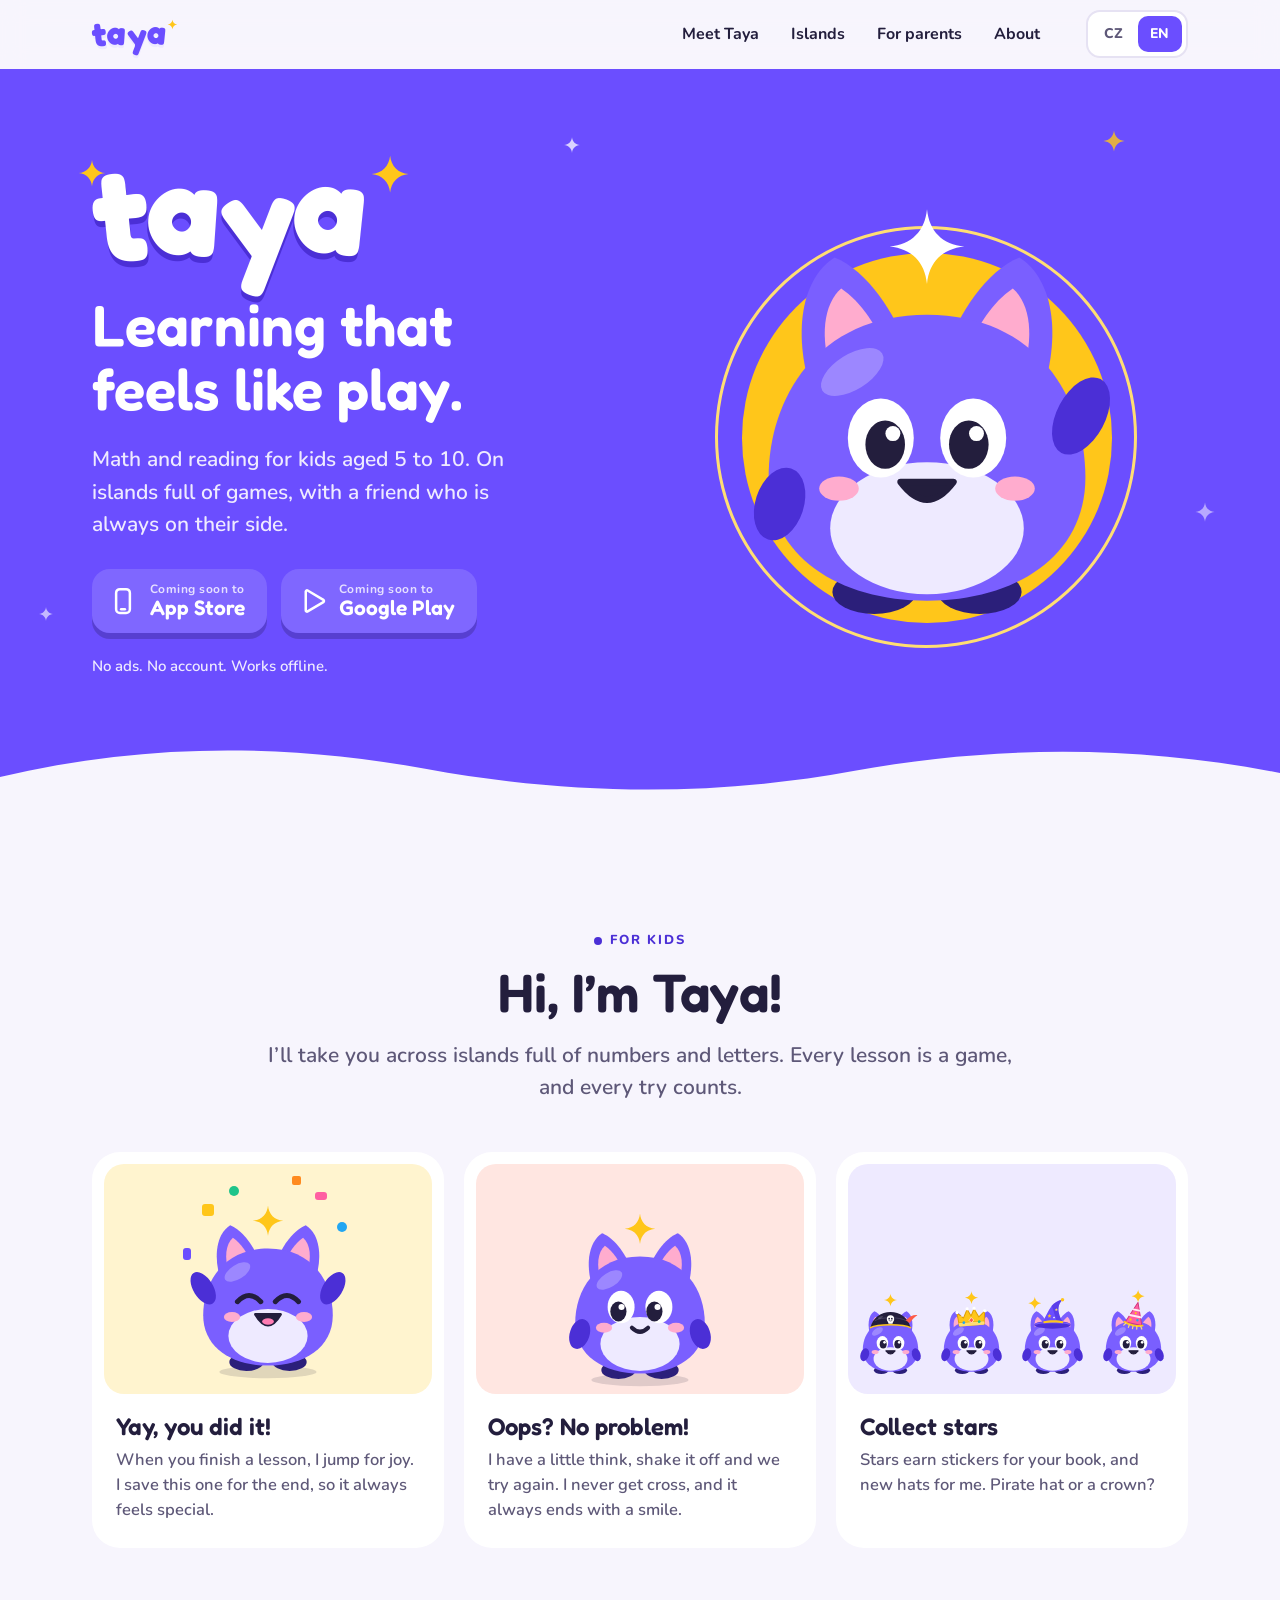
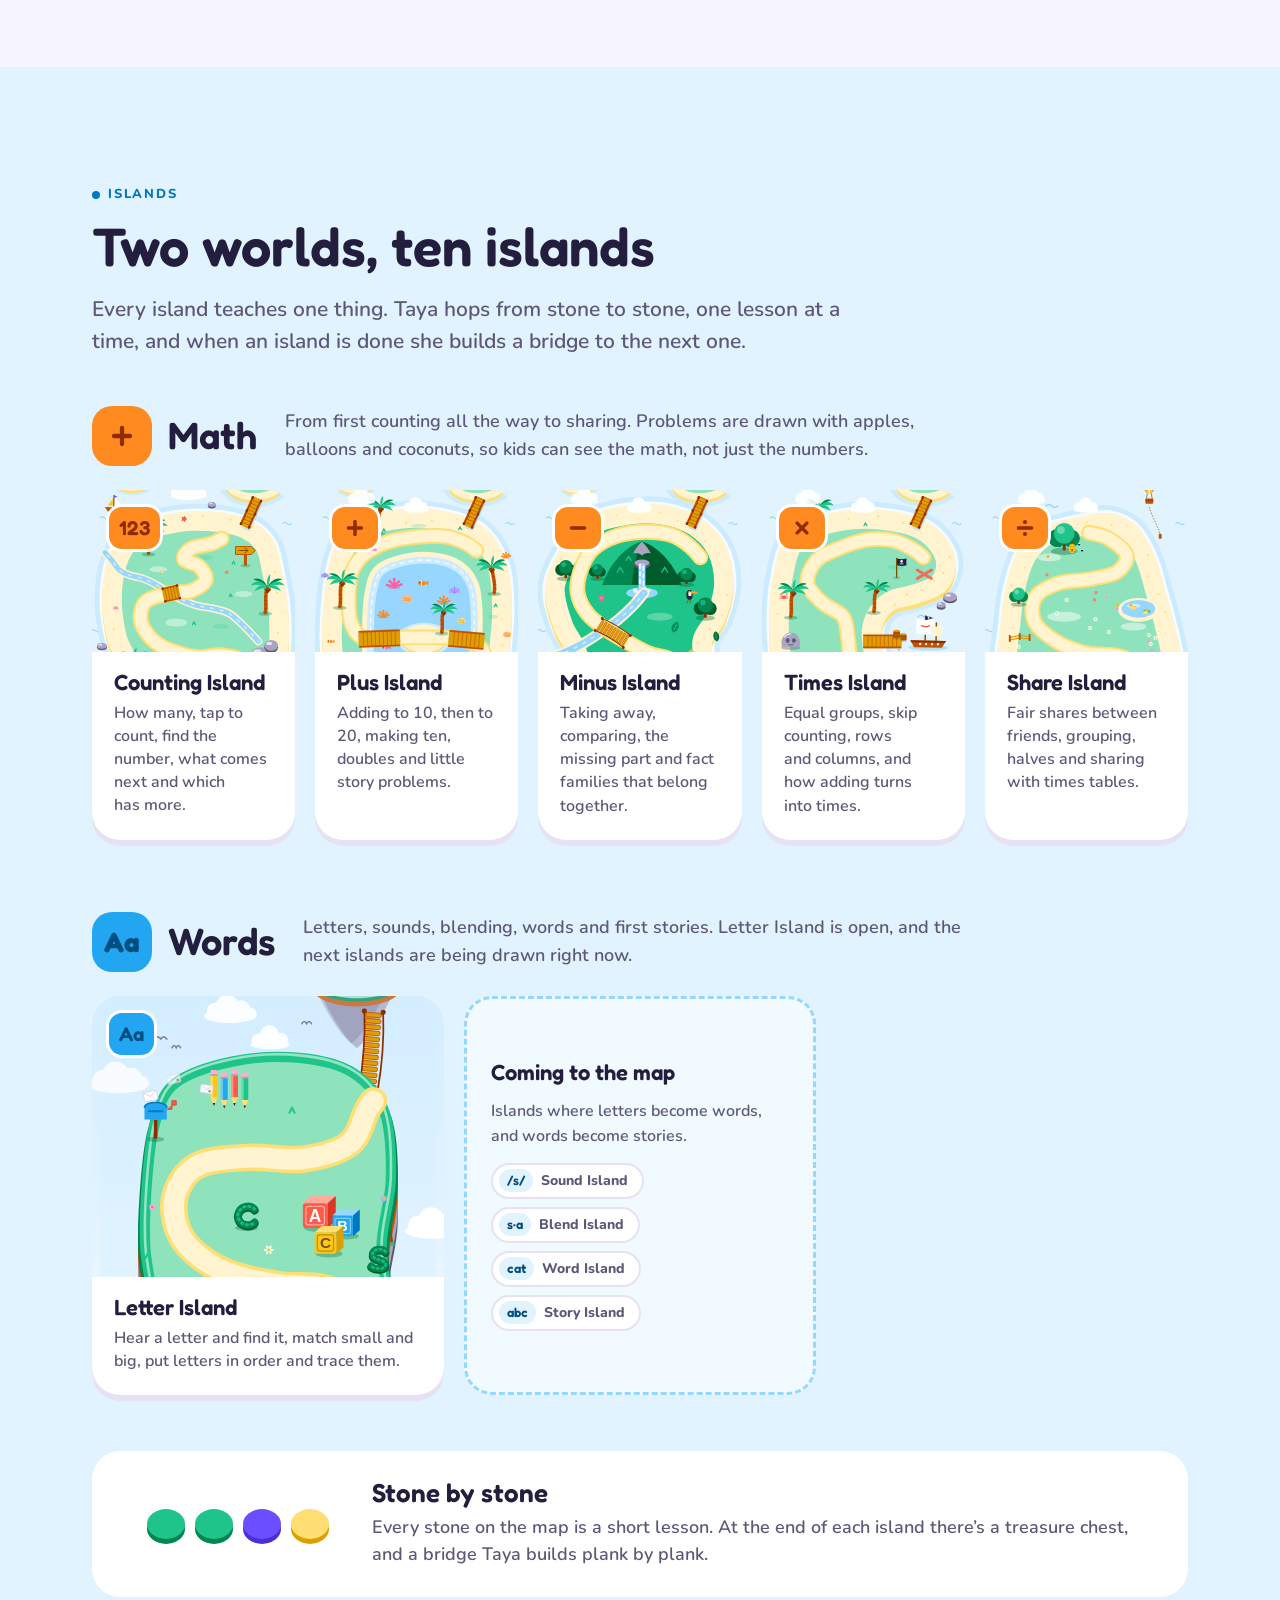
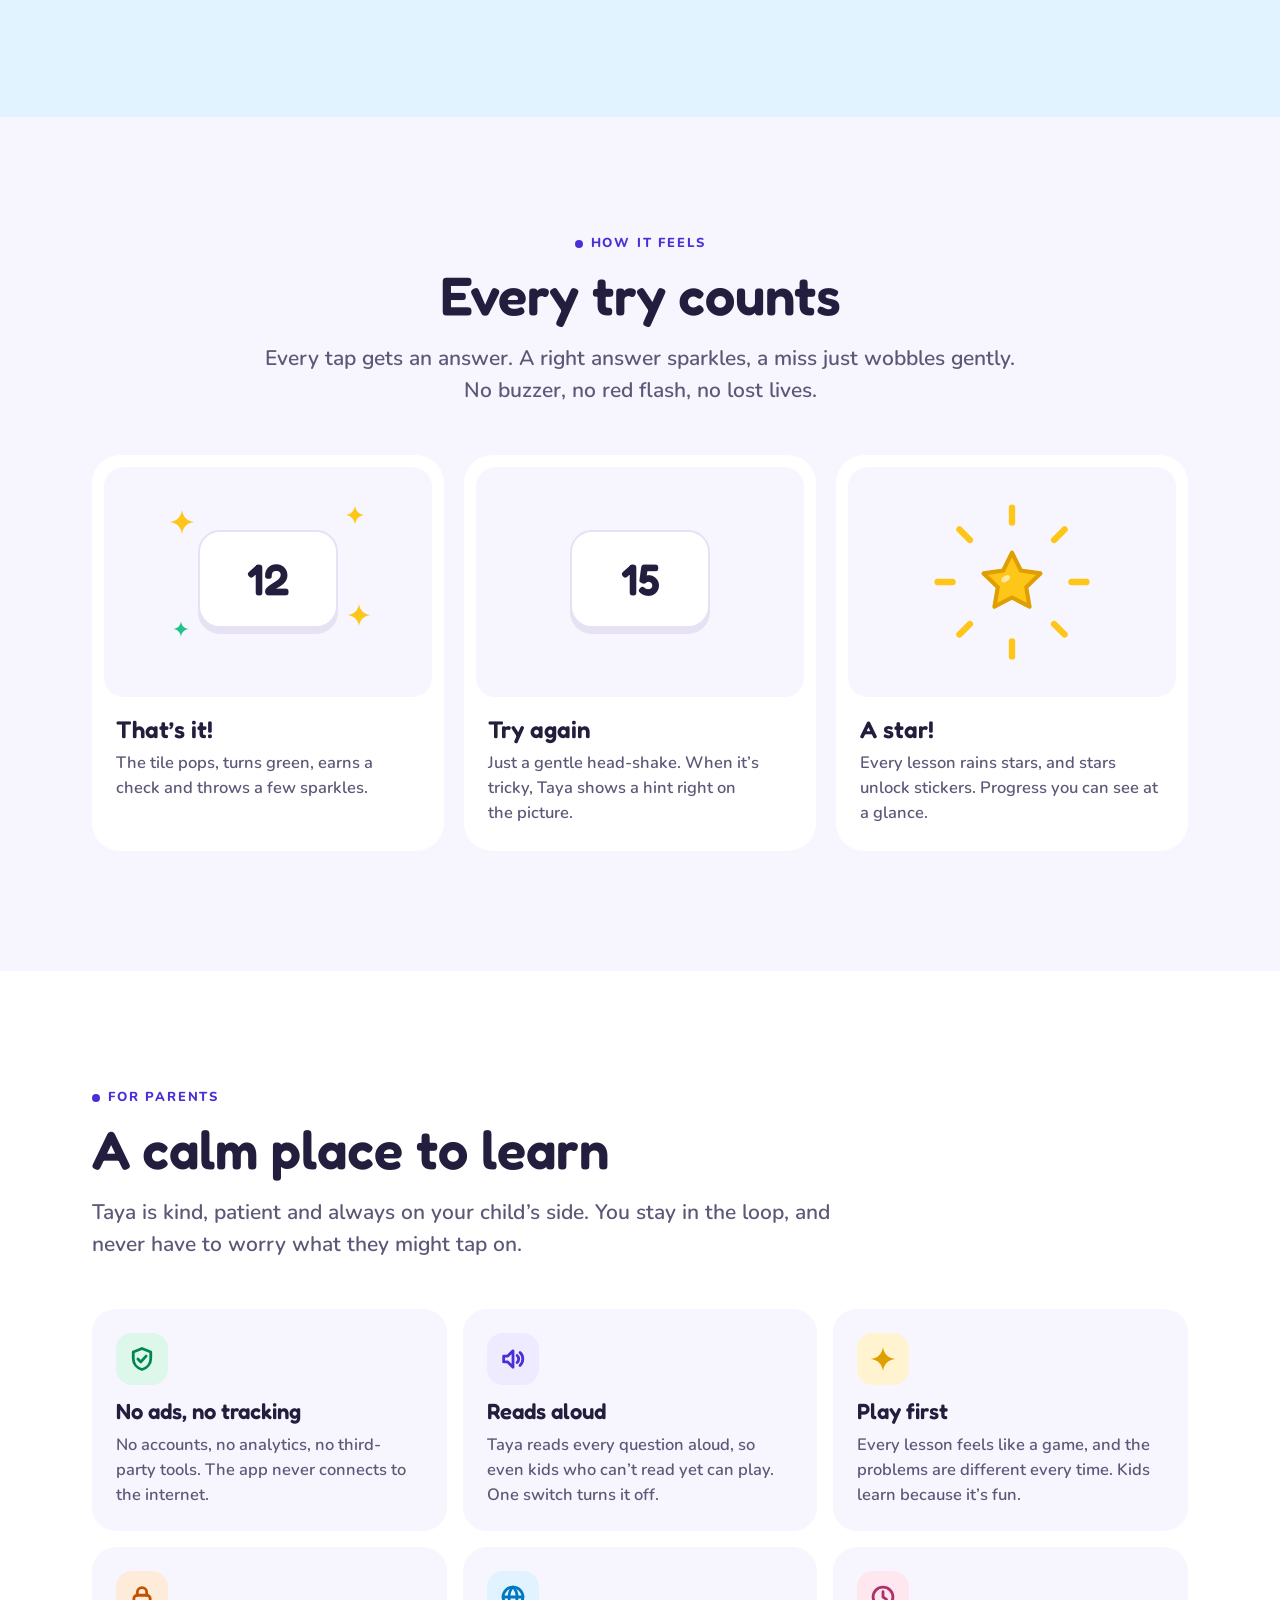
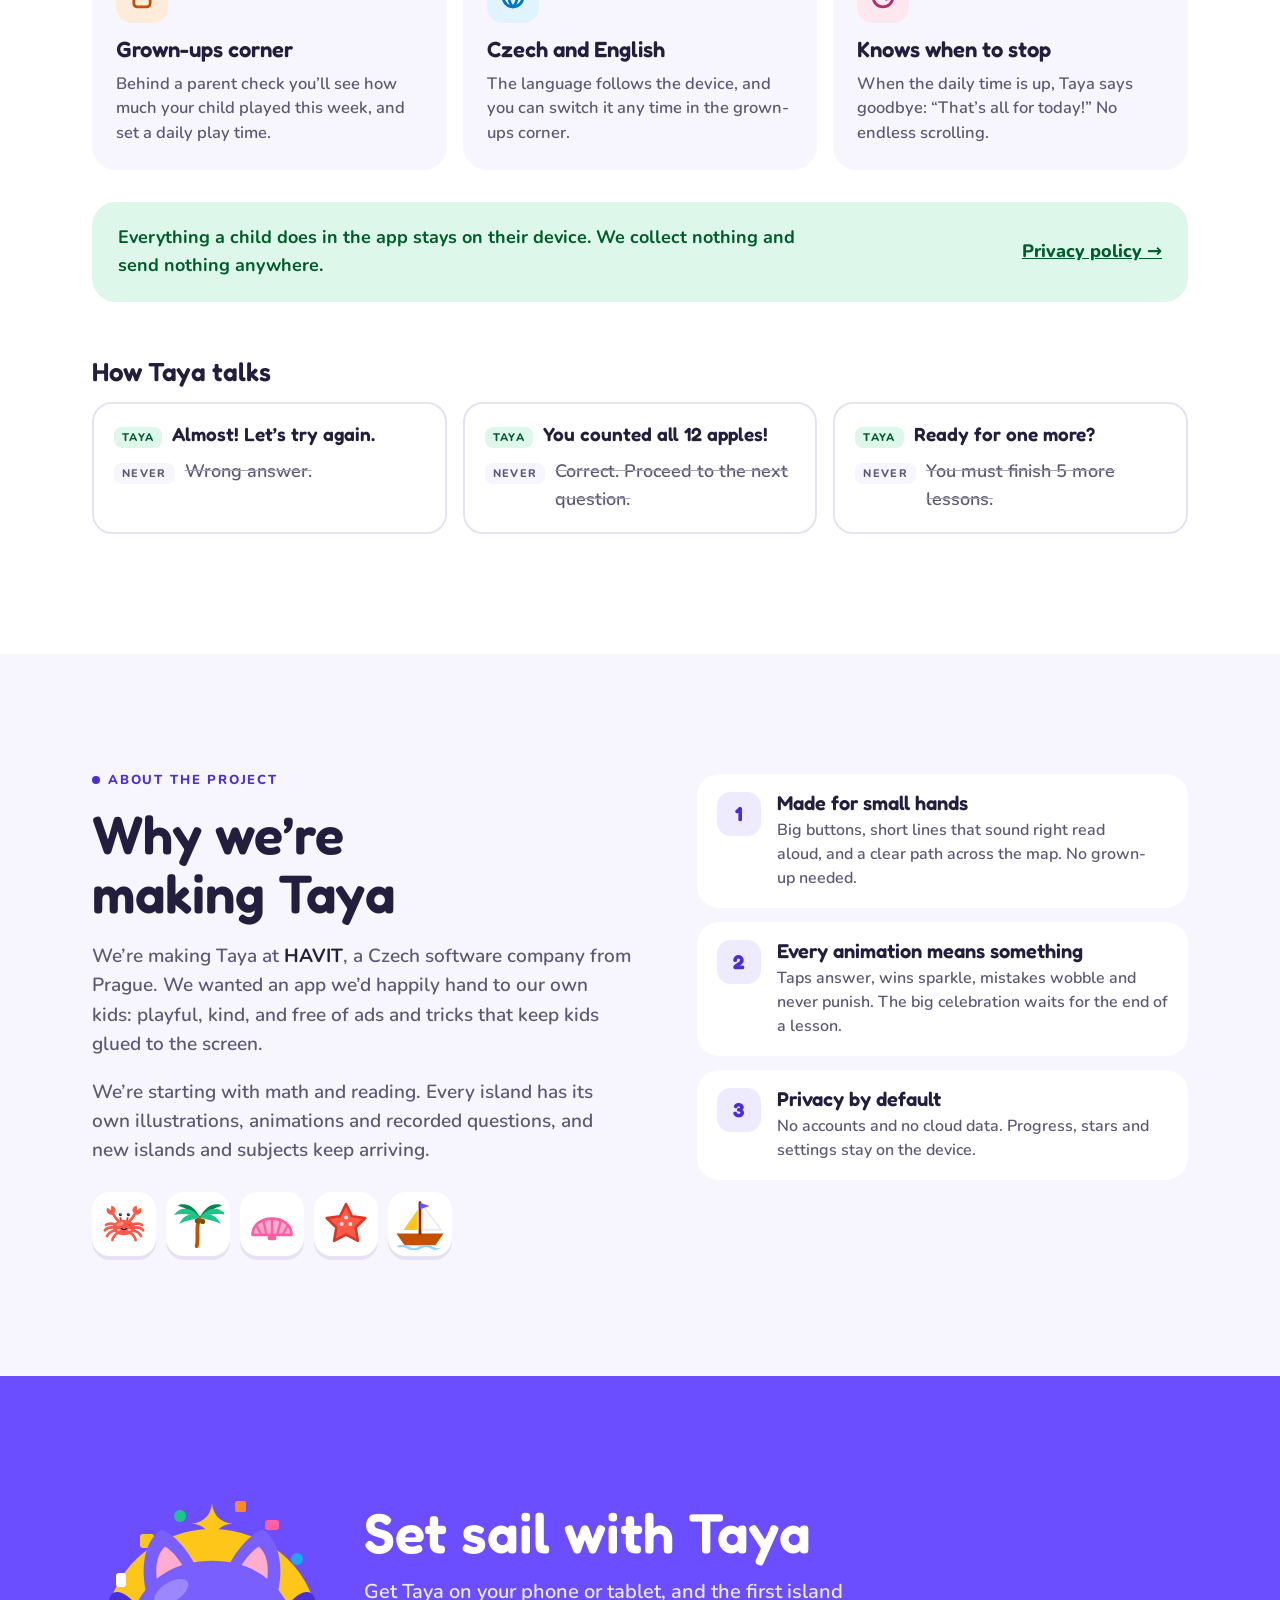
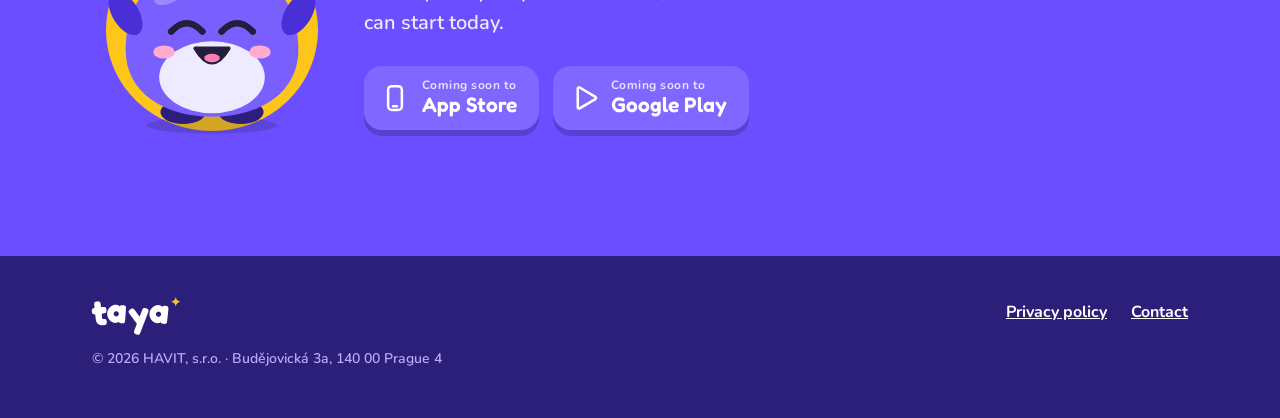
==== index.html @ b7b8250b "Taya web: landing page and privacy policy Landing page with the splash, cheer, shake-it-off and less" ====
<!doctype html>
<html lang="cs" data-lang="cs">
<head>
<meta charset="utf-8">
<meta name="viewport" content="width=device-width, initial-scale=1">
<title>Taya: Učení hrou pro děti</title>
<meta name="description" content="Taya je vzdělávací aplikace pro děti od 5 do 10 let. Matematika a čtení na ostrovech plných her, bez reklam a bez sledování.">
<meta name="theme-color" content="#6B4EFF">
<meta property="og:title" content="Taya: Učení hrou pro děti">
<meta property="og:description" content="Matematika a čtení pro děti 5–10 let na ostrovech plných her.">
<meta property="og:type" content="website">
<link rel="icon" type="image/svg+xml" href="assets/app-icon.svg">
<link rel="apple-touch-icon" href="assets/app-icon.svg">
<link rel="preload" href="assets/fonts/Fredoka-Bold.woff2" as="font" type="font/woff2" crossorigin>
<link rel="preload" href="assets/fonts/Nunito-SemiBold.woff2" as="font" type="font/woff2" crossorigin>
<link rel="stylesheet" href="assets/site.css">
<script>
  // Store links: paste the App Store / Google Play URLs here. Empty = the button shows "Coming soon".
  window.TAYA_STORES = { ios: "", android: "" };
  document.documentElement.classList.add("js");
</script>
</head>
<body>
<a class="skip" href="#main"><span lang="cs">Přeskočit na obsah</span><span lang="en">Skip to content</span></a>

<svg width="0" height="0" style="position:absolute" aria-hidden="true">
  <symbol id="sp" viewBox="0 0 24 24"><path d="M12 1.5C12.6 7.4 16.6 11.4 22.5 12C16.6 12.6 12.6 16.6 12 22.5C11.4 16.6 7.4 12.6 1.5 12C7.4 11.4 11.4 7.4 12 1.5Z"/></symbol>
  <symbol id="i-phone" viewBox="0 0 24 24"><rect x="6.5" y="2.5" width="11" height="19" rx="3" fill="none" stroke="currentColor" stroke-width="2"/><path d="M10.5 18.5h3" stroke="currentColor" stroke-width="2" stroke-linecap="round"/></symbol>
  <symbol id="i-play" viewBox="0 0 24 24"><path d="M7 4.5v15a1 1 0 0 0 1.5.86l12.6-7.5a1 1 0 0 0 0-1.72L8.5 3.64A1 1 0 0 0 7 4.5Z" fill="none" stroke="currentColor" stroke-width="2" stroke-linejoin="round"/></symbol>
</svg>

<header class="topbar" id="top">
  <div class="wrap">
    <a class="wordmark" href="#top" aria-label="Taya">
      <span class="l"><span>t</span></span><span class="l"><span>a</span></span><span class="l"><span>y</span></span><span class="l"><span>a</span></span>
      <svg class="spark" fill="#FFC61A" aria-hidden="true"><use href="#sp"/></svg>
    </a>
    <nav class="topnav" aria-label="Menu">
      <a href="#taya"><span lang="cs">Taya</span><span lang="en">Meet Taya</span></a>
      <a href="#ostrovy"><span lang="cs">Ostrovy</span><span lang="en">Islands</span></a>
      <a href="#rodice"><span lang="cs">Pro rodiče</span><span lang="en">For parents</span></a>
      <a href="#projekt"><span lang="cs">O projektu</span><span lang="en">About</span></a>
    </nav>
    <div class="langs" role="group" aria-label="Jazyk / Language">
      <button type="button" data-set-lang="cs" aria-pressed="true">CZ</button>
      <button type="button" data-set-lang="en" aria-pressed="false">EN</button>
    </div>
  </div>
</header>

<main id="main">

<!-- ============ Hero: the splash, grown up ============ -->
<section class="hero">
  <svg class="floaty" style="left:6%;top:12%;width:30px;height:30px;animation:drift 3.4s ease-in-out infinite" fill="#FFC61A" aria-hidden="true"><use href="#sp"/></svg>
  <svg class="floaty" style="left:44%;top:9%;width:18px;height:18px;animation:drift 2.8s ease-in-out .6s infinite;opacity:.75" fill="#FFFFFF" aria-hidden="true"><use href="#sp"/></svg>
  <svg class="floaty" style="right:5%;top:58%;width:22px;height:22px;animation:drift 3.1s ease-in-out 1.1s infinite" fill="#B8A8FF" aria-hidden="true"><use href="#sp"/></svg>
  <svg class="floaty" style="left:3%;top:72%;width:16px;height:16px;animation:drift 2.6s ease-in-out .3s infinite;opacity:.6" fill="#FFFFFF" aria-hidden="true"><use href="#sp"/></svg>
  <svg class="floaty" style="right:12%;top:8%;width:24px;height:24px;animation:drift 3.6s ease-in-out .9s infinite;opacity:.8" fill="#FFC61A" aria-hidden="true"><use href="#sp"/></svg>

  <div class="wrap">
    <div class="copy">
      <div class="wordmark" aria-hidden="true">
        <span class="l"><span>t</span></span><span class="l"><span>a</span></span><span class="l"><span>y</span></span><span class="l"><span>a</span></span>
        <svg class="spark" fill="#FFC61A"><use href="#sp"/></svg>
      </div>
      <h1><span lang="cs">Učení, které baví jako hra.</span><span lang="en">Learning that feels like play.</span></h1>
      <p class="lead">
        <span lang="cs">Matematika a čtení pro děti od 5 do 10 let. Na ostrovech plných her, s kamarádkou, která je vždycky na jejich straně.</span>
        <span lang="en">Math and reading for kids aged 5 to 10. On islands full of games, with a friend who is always on their side.</span>
      </p>
      <div class="stores">
        <a class="store" data-store="ios" href="#stahnout">
          <svg aria-hidden="true"><use href="#i-phone"/></svg>
          <span class="t"><small><span lang="cs">Stáhnout v</span><span lang="en">Download on the</span></small><strong>App Store</strong></span>
        </a>
        <a class="store" data-store="android" href="#stahnout">
          <svg aria-hidden="true"><use href="#i-play"/></svg>
          <span class="t"><small><span lang="cs">Stáhnout na</span><span lang="en">Get it on</span></small><strong>Google Play</strong></span>
        </a>
      </div>
      <p class="note"><span lang="cs">Bez reklam. Bez účtu. Funguje i bez internetu.</span><span lang="en">No ads. No account. Works offline.</span></p>
    </div>

    <button type="button" class="stage">
      <span class="sr"><span lang="cs">Taya. Ťukni na ni a zaskáče radostí.</span><span lang="en">Taya. Tap her and she jumps for joy.</span></span>
      <span class="ring" aria-hidden="true"></span>
      <span class="sun" aria-hidden="true"></span>
      <svg class="taya" viewBox="0 0 200 200" aria-hidden="true">
        <defs><clipPath id="eyeClip"><ellipse cx="79" cy="110" rx="15" ry="18"/><ellipse cx="121" cy="110" rx="15" ry="18"/></clipPath></defs>
        <g style="animation: bob 2.8s ease-in-out 1.2s infinite">
        <g class="hop">
        <g class="lean">
          <path d="M100 6 C101 16 107 22 117 23 C107 24 101 30 100 40 C99 30 93 24 83 23 C93 22 99 16 100 6 Z" fill="#FFFFFF" style="transform-box: fill-box; transform-origin: center; animation: twinkle 2.2s ease-in-out 1.2s infinite"/>
          <path d="M50 96 C38 66 42 38 58 28 C73 34 86 54 91 70 Z" fill="#7A5FFF"/>
          <path d="M150 96 C162 66 158 38 142 28 C127 34 114 54 109 70 Z" fill="#7A5FFF"/>
          <path d="M57 82 C51 64 53 49 61 42 C70 48 78 60 81 70 Z" fill="#FFACCE"/>
          <path d="M143 82 C149 64 147 49 139 42 C130 48 122 60 119 70 Z" fill="#FFACCE"/>
          <ellipse cx="76" cy="180" rx="19" ry="10" fill="#2B1F7A"/>
          <ellipse cx="124" cy="180" rx="19" ry="10" fill="#2B1F7A"/>
          <path d="M100 54 C150 54 172 92 172 128 C172 164 140 184 100 184 C60 184 28 164 28 128 C28 92 50 54 100 54 Z" fill="#7A5FFF"/>
          <ellipse cx="100" cy="151" rx="44" ry="30" fill="#EEEAFF"/>
          <ellipse cx="66" cy="80" rx="16" ry="8" fill="#FFFFFF" opacity="0.25" transform="rotate(-32 66 80)"/>
          <g class="idle-only">
            <ellipse cx="33" cy="140" rx="11" ry="17" fill="#4B2FD6" transform="rotate(18 33 140)"/>
            <g style="transform-origin: 160px 118px; animation: wave 0.9s ease-in-out 1.1s 3">
              <ellipse cx="170" cy="100" rx="11" ry="19" fill="#4B2FD6" transform="rotate(28 170 100)"/>
            </g>
          </g>
          <g class="cheer-only">
            <ellipse cx="28" cy="98" rx="11" ry="20" fill="#4B2FD6" transform="rotate(-32 28 98)"/>
            <ellipse cx="172" cy="98" rx="11" ry="20" fill="#4B2FD6" transform="rotate(32 172 98)"/>
          </g>
          <g class="face">
          <g class="idle-only">
          <g style="transform-box: fill-box; transform-origin: center; animation: blink 4.6s ease-in-out infinite">
            <ellipse cx="79" cy="110" rx="15" ry="18" fill="#FFFFFF"/>
            <ellipse cx="121" cy="110" rx="15" ry="18" fill="#FFFFFF"/>
            <g clip-path="url(#eyeClip)">
              <g class="pupils">
                <ellipse cx="81" cy="113" rx="9" ry="11" fill="#231E3D"/>
                <ellipse cx="119" cy="113" rx="9" ry="11" fill="#231E3D"/>
                <circle cx="84.5" cy="108" r="3.4" fill="#FFFFFF"/>
                <circle cx="122.5" cy="108" r="3.4" fill="#FFFFFF"/>
              </g>
            </g>
          </g>
          <ellipse cx="60" cy="133" rx="9" ry="5.5" fill="#FFACCE"/>
          <ellipse cx="140" cy="133" rx="9" ry="5.5" fill="#FFACCE"/>
          <path d="M88 130 Q100 146 112 130 Z" fill="#231E3D" stroke="#231E3D" stroke-width="3" stroke-linejoin="round"/>
          </g>
          <g class="cheer-only">
            <path d="M66 113 Q79 99 92 113" fill="none" stroke="#231E3D" stroke-width="5.5" stroke-linecap="round"/>
            <path d="M108 113 Q121 99 134 113" fill="none" stroke="#231E3D" stroke-width="5.5" stroke-linecap="round"/>
            <ellipse cx="60" cy="130" rx="9" ry="5.5" fill="#FFACCE"/>
            <ellipse cx="140" cy="130" rx="9" ry="5.5" fill="#FFACCE"/>
            <path d="M86 127 Q100 151 114 127 Z" fill="#231E3D" stroke="#231E3D" stroke-width="3" stroke-linejoin="round"/>
            <ellipse cx="100" cy="135" rx="6.5" ry="3.5" fill="#FF7DB3"/>
          </g>
          </g>
        </g>
        </g>
        </g>
      </svg>
      <span class="burst" aria-hidden="true">
        <i style="left:22%;top:26%;width:14px;height:14px;border-radius:3px;background:#FFC61A"></i>
        <i style="left:36%;top:12%;width:12px;height:12px;border-radius:50%;background:#1FC48A;animation-delay:-.42s"></i>
        <i style="right:26%;top:16%;width:14px;height:10px;border-radius:3px;background:#FF5FA2;animation-delay:-.46s"></i>
        <i style="right:14%;top:34%;width:12px;height:12px;border-radius:50%;background:#22A6F2;animation-delay:-.38s"></i>
        <i style="left:12%;top:44%;width:10px;height:14px;border-radius:3px;background:#FFFFFF;animation-delay:-.34s"></i>
        <i style="right:40%;top:6%;width:11px;height:11px;border-radius:2px;background:#FF8A1F;animation-delay:-.4s"></i>
        <svg viewBox="0 0 24 24" fill="#FFC61A" style="left:8%;top:18%;width:34px;height:34px"><use href="#sp"/></svg>
        <svg viewBox="0 0 24 24" fill="#FFFFFF" style="right:6%;top:12%;width:26px;height:26px;animation-delay:-.6s"><use href="#sp"/></svg>
        <svg viewBox="0 0 24 24" fill="#1FC48A" style="left:6%;top:62%;width:22px;height:22px;animation-delay:-.56s"><use href="#sp"/></svg>
        <svg viewBox="0 0 24 24" fill="#FFC61A" style="right:4%;top:56%;width:30px;height:30px;animation-delay:-.58s"><use href="#sp"/></svg>
      </span>
    </button>
  </div>

  <svg class="shore" viewBox="0 0 1440 90" preserveAspectRatio="none" aria-hidden="true">
    <path d="M0 52 C160 18 320 18 480 44 C640 70 800 72 960 46 C1120 20 1280 20 1440 48 L1440 90 L0 90 Z" fill="#F7F5FD"/>
  </svg>
</section>

<!-- ============ Meet Taya (for kids) ============ -->
<section class="band meet" id="taya">
  <div class="wrap">
    <div class="head center reveal">
      <span class="eyebrow"><span lang="cs">Pro děti</span><span lang="en">For kids</span></span>
      <h2><span lang="cs">Ahoj, já jsem Taya!</span><span lang="en">Hi, I’m Taya!</span></h2>
      <p>
        <span lang="cs">Provedu tě ostrovy plnými čísel a písmen. Každá lekce je hra a každý pokus se počítá.</span>
        <span lang="en">I’ll take you across islands full of numbers and letters. Every lesson is a game, and every try counts.</span>
      </p>
    </div>

    <div class="grid">
      <article class="card reveal">
        <div class="demo" style="background:#FFF4CF;align-items:flex-end;padding-bottom:14px">
          <span aria-hidden="true" style="position:absolute;left:30%;top:40px;width:12px;height:12px;border-radius:3px;background:#FFC61A;animation:confetti 2.4s ease-out infinite"></span>
          <span aria-hidden="true" style="position:absolute;left:38%;top:22px;width:10px;height:10px;border-radius:50%;background:#1FC48A;animation:confetti 2.4s ease-out .08s infinite"></span>
          <span aria-hidden="true" style="position:absolute;right:32%;top:28px;width:12px;height:8px;border-radius:3px;background:#FF5FA2;animation:confetti 2.4s ease-out .04s infinite"></span>
          <span aria-hidden="true" style="position:absolute;right:26%;top:58px;width:10px;height:10px;border-radius:50%;background:#22A6F2;animation:confetti 2.4s ease-out .12s infinite"></span>
          <span aria-hidden="true" style="position:absolute;left:24%;top:84px;width:8px;height:12px;border-radius:3px;background:#6B4EFF;animation:confetti 2.4s ease-out .16s infinite"></span>
          <span aria-hidden="true" style="position:absolute;right:40%;top:12px;width:9px;height:9px;border-radius:2px;background:#FF8A1F;animation:confetti 2.4s ease-out .1s infinite"></span>
          <svg viewBox="0 0 200 200" width="180" height="180" role="img" aria-label="Taya cheering: jumping with arms up">
            <ellipse cx="100" cy="191" rx="54" ry="7" fill="#231E3D" opacity="0.14" style="transform-box: fill-box; transform-origin: center; animation: jumpShadow 2.4s ease-in-out infinite"/>
            <g style="transform-origin: 100px 190px; animation: jump 2.4s ease-in-out infinite">
              <path d="M100 6 C101 16 107 22 117 23 C107 24 101 30 100 40 C99 30 93 24 83 23 C93 22 99 16 100 6 Z" fill="#FFC61A"/>
              <path d="M50 96 C38 66 42 38 58 28 C73 34 86 54 91 70 Z" fill="#7A5FFF"/>
              <path d="M150 96 C162 66 158 38 142 28 C127 34 114 54 109 70 Z" fill="#7A5FFF"/>
              <path d="M57 82 C51 64 53 49 61 42 C70 48 78 60 81 70 Z" fill="#FFACCE"/>
              <path d="M143 82 C149 64 147 49 139 42 C130 48 122 60 119 70 Z" fill="#FFACCE"/>
              <ellipse cx="76" cy="180" rx="19" ry="10" fill="#2B1F7A"/>
              <ellipse cx="124" cy="180" rx="19" ry="10" fill="#2B1F7A"/>
              <path d="M100 54 C150 54 172 92 172 128 C172 164 140 184 100 184 C60 184 28 164 28 128 C28 92 50 54 100 54 Z" fill="#7A5FFF"/>
              <ellipse cx="100" cy="151" rx="44" ry="30" fill="#EEEAFF"/>
              <ellipse cx="66" cy="80" rx="16" ry="8" fill="#FFFFFF" opacity="0.25" transform="rotate(-32 66 80)"/>
              <ellipse cx="28" cy="98" rx="11" ry="20" fill="#4B2FD6" transform="rotate(-32 28 98)"/>
              <ellipse cx="172" cy="98" rx="11" ry="20" fill="#4B2FD6" transform="rotate(32 172 98)"/>
              <path d="M66 113 Q79 99 92 113" fill="none" stroke="#231E3D" stroke-width="5.5" stroke-linecap="round"/>
              <path d="M108 113 Q121 99 134 113" fill="none" stroke="#231E3D" stroke-width="5.5" stroke-linecap="round"/>
              <ellipse cx="60" cy="130" rx="9" ry="5.5" fill="#FFACCE"/>
              <ellipse cx="140" cy="130" rx="9" ry="5.5" fill="#FFACCE"/>
              <path d="M86 127 Q100 151 114 127 Z" fill="#231E3D" stroke="#231E3D" stroke-width="3" stroke-linejoin="round"/>
              <ellipse cx="100" cy="135" rx="6.5" ry="3.5" fill="#FF7DB3"/>
            </g>
          </svg>
        </div>
        <div class="body">
          <h3><span lang="cs">Hurá, povedlo se!</span><span lang="en">Yay, you did it!</span></h3>
          <p><span lang="cs">Když dokončíš lekci, skáču radostí. Tohle si šetřím na konec, aby to bylo pokaždé něco extra.</span><span lang="en">When you finish a lesson, I jump for joy. I save this one for the end, so it always feels special.</span></p>
        </div>
      </article>

      <article class="card reveal">
        <div class="demo" style="background:#FFE6E1;align-items:flex-end;padding-bottom:6px">
          <svg viewBox="0 0 200 200" width="180" height="180" role="img" aria-label="Taya says oops, has a think, shakes it off and cheers you on" style="overflow: visible">
            <ellipse cx="100" cy="191" rx="54" ry="7" fill="#231E3D" opacity="0.14" style="transform-box: fill-box; transform-origin: center; animation: oopsShadow 2.4s ease-in-out infinite"/>
            <g opacity="0" style="animation: oopsLines 2.4s ease-in-out infinite"><path d="M16 108 Q8 124 16 140" fill="none" stroke="#B8A8FF" stroke-width="5" stroke-linecap="round"/><path d="M5 114 Q0 124 5 134" fill="none" stroke="#B8A8FF" stroke-width="5" stroke-linecap="round"/><path d="M184 108 Q192 124 184 140" fill="none" stroke="#B8A8FF" stroke-width="5" stroke-linecap="round"/><path d="M195 114 Q200 124 195 134" fill="none" stroke="#B8A8FF" stroke-width="5" stroke-linecap="round"/></g>
            <g style="transform-origin: 100px 190px; animation: oopsBody 2.4s ease-in-out infinite">
              <path d="M100 6 C101 16 107 22 117 23 C107 24 101 30 100 40 C99 30 93 24 83 23 C93 22 99 16 100 6 Z" fill="#FFC61A" style="transform-box: fill-box; transform-origin: center; animation: oopsSpark 2.4s ease-in-out infinite"/>
              <g style="transform-origin: 72px 80px; animation: oopsEarL 2.4s ease-in-out infinite"><path d="M50 96 C38 66 42 38 58 28 C73 34 86 54 91 70 Z" fill="#7A5FFF"/><path d="M57 82 C51 64 53 49 61 42 C70 48 78 60 81 70 Z" fill="#FFACCE"/></g>
              <g style="transform-origin: 128px 80px; animation: oopsEarR 2.4s ease-in-out infinite"><path d="M150 96 C162 66 158 38 142 28 C127 34 114 54 109 70 Z" fill="#7A5FFF"/><path d="M143 82 C149 64 147 49 139 42 C130 48 122 60 119 70 Z" fill="#FFACCE"/></g>
              <ellipse cx="76" cy="180" rx="19" ry="10" fill="#2B1F7A"/>
              <ellipse cx="124" cy="180" rx="19" ry="10" fill="#2B1F7A"/>
              <path d="M100 54 C150 54 172 92 172 128 C172 164 140 184 100 184 C60 184 28 164 28 128 C28 92 50 54 100 54 Z" fill="#7A5FFF"/>
              <ellipse cx="100" cy="151" rx="44" ry="30" fill="#EEEAFF"/>
              <ellipse cx="66" cy="80" rx="16" ry="8" fill="#FFFFFF" opacity="0.25" transform="rotate(-32 66 80)"/>
              <ellipse cx="33" cy="140" rx="11" ry="17" fill="#4B2FD6" transform="rotate(18 33 140)"/>
              <g style="animation: oopsArmDown 2.4s ease-in-out infinite"><ellipse cx="167" cy="140" rx="11" ry="17" fill="#4B2FD6" transform="rotate(-18 167 140)"/></g>
              <g opacity="0" style="transform-origin: 156px 118px; animation: oopsArmUp 2.4s ease-in-out infinite"><ellipse cx="172" cy="98" rx="11" ry="20" fill="#4B2FD6" transform="rotate(32 172 98)"/></g>
              <g style="animation: oopsEyesOpen 2.4s ease-in-out infinite"><ellipse cx="79" cy="110" rx="15" ry="18" fill="#FFFFFF"/><ellipse cx="121" cy="110" rx="15" ry="18" fill="#FFFFFF"/><g style="animation: oopsLook 2.4s ease-in-out infinite"><ellipse cx="76" cy="115" rx="9" ry="11" fill="#231E3D"/><ellipse cx="116" cy="115" rx="9" ry="11" fill="#231E3D"/><circle cx="79.5" cy="110" r="3.4" fill="#FFFFFF"/><circle cx="119.5" cy="110" r="3.4" fill="#FFFFFF"/></g></g>
              <g opacity="0" style="animation: oopsEyesShut 2.4s ease-in-out infinite"><path d="M68 102 L86 111 L68 120" fill="none" stroke="#231E3D" stroke-width="6" stroke-linecap="round" stroke-linejoin="round"/><path d="M132 102 L114 111 L132 120" fill="none" stroke="#231E3D" stroke-width="6" stroke-linecap="round" stroke-linejoin="round"/></g>
              <g opacity="0" style="animation: oopsEyesHappy 2.4s ease-in-out infinite"><path d="M66 113 Q79 99 92 113" fill="none" stroke="#231E3D" stroke-width="5.5" stroke-linecap="round"/><path d="M108 113 Q121 99 134 113" fill="none" stroke="#231E3D" stroke-width="5.5" stroke-linecap="round"/></g>
              <ellipse cx="60" cy="133" rx="9" ry="5.5" fill="#FFACCE"/><ellipse cx="140" cy="133" rx="9" ry="5.5" fill="#FFACCE"/>
              <path d="M91 133 Q100 142 109 133" fill="none" stroke="#231E3D" stroke-width="4.5" stroke-linecap="round" style="animation: oopsMouthBase 2.4s ease-in-out infinite"/>
              <ellipse cx="100" cy="138" rx="6.5" ry="7.5" fill="#231E3D" opacity="0" style="animation: oopsMouthO 2.4s ease-in-out infinite"/>
              <path d="M88 137 Q94 131 100 137 Q106 143 112 137" fill="none" stroke="#231E3D" stroke-width="4.5" stroke-linecap="round" stroke-linejoin="round" opacity="0" style="animation: oopsMouthWave 2.4s ease-in-out infinite"/>
              <g opacity="0" style="animation: oopsMouthGrin 2.4s ease-in-out infinite"><path d="M86 127 Q100 151 114 127 Z" fill="#231E3D" stroke="#231E3D" stroke-width="3" stroke-linejoin="round"/><ellipse cx="100" cy="135" rx="6.5" ry="3.5" fill="#FF7DB3"/></g>
              <g opacity="0" style="transform-box: fill-box; transform-origin: center; animation: oopsSweat 2.4s ease-in-out infinite"><path d="M154 67 C159 75 162 80 162 84 C162 89 158 92 154 92 C150 92 146 89 146 84 C146 80 149 75 154 67 Z" fill="#97D6FF" stroke="#FFFFFF" stroke-width="2"/><ellipse cx="151" cy="85" rx="2" ry="3" fill="#FFFFFF" opacity="0.85"/></g>
              <g opacity="0" style="transform-box: fill-box; transform-origin: center; animation: oopsDots 2.4s ease-in-out infinite"><circle cx="84" cy="48" r="3.5" fill="#FFFFFF" stroke="#B8A8FF" stroke-width="2.5"/><circle cx="74" cy="35" r="5" fill="#FFFFFF" stroke="#B8A8FF" stroke-width="2.5"/></g>
              <g opacity="0" style="transform-box: fill-box; transform-origin: 50% 100%; animation: oopsThink 2.4s ease-in-out infinite"><circle cx="58" cy="12" r="17" fill="#FFFFFF" stroke="#B8A8FF" stroke-width="3"/><text x="58" y="21" text-anchor="middle" font-family="Fredoka, ui-rounded, system-ui, sans-serif" font-weight="700" font-size="25" fill="#6B4EFF">?</text></g>
            </g>
          </svg>
        </div>
        <div class="body">
          <h3><span lang="cs">Chyba? Nevadí!</span><span lang="en">Oops? No problem!</span></h3>
          <p><span lang="cs">Chvilku přemýšlím, otřepu se a zkusíme to znovu. Nikdy se nezlobím a vždycky to skončí úsměvem.</span><span lang="en">I have a little think, shake it off and we try again. I never get cross, and it always ends with a smile.</span></p>
        </div>
      </article>

      <article class="card reveal">
        <div class="demo" style="background:#EEEAFF;align-items:flex-end;padding:0 10px 16px">
          <div class="hats">
            <img src="assets/hats/taya-pirate.svg" width="200" height="232" alt="Taya s pirátským kloboukem / Taya in a pirate hat">
            <img src="assets/hats/taya-crown.svg" width="200" height="232" alt="Taya s korunou / Taya wearing a crown">
            <img src="assets/hats/taya-wizard.svg" width="200" height="232" alt="Taya s kouzelnickým kloboukem / Taya in a wizard hat">
            <img src="assets/hats/taya-party.svg" width="200" height="232" alt="Taya s párty čepičkou / Taya in a party hat">
          </div>
        </div>
        <div class="body">
          <h3><span lang="cs">Sbírej hvězdy</span><span lang="en">Collect stars</span></h3>
          <p><span lang="cs">Za hvězdy dostaneš samolepky do alba a pro mě nové klobouky. Pirátský, nebo korunu?</span><span lang="en">Stars earn stickers for your book, and new hats for me. Pirate hat or a crown?</span></p>
        </div>
      </article>
    </div>
  </div>
</section>

<!-- ============ Worlds & islands ============ -->
<section class="band worlds" id="ostrovy">
  <div class="wrap">
    <div class="head reveal">
      <span class="eyebrow" style="color:#0078C1"><span lang="cs">Ostrovy</span><span lang="en">Islands</span></span>
      <h2><span lang="cs">Dva světy, deset ostrovů</span><span lang="en">Two worlds, ten islands</span></h2>
      <p>
        <span lang="cs">Každý ostrov učí jednu věc. Taya skáče po kamenech, jedna lekce za druhou, a když je ostrov hotový, postaví most a vydá se na další.</span>
        <span lang="en">Every island teaches one thing. Taya hops from stone to stone, one lesson at a time, and when an island is done she builds a bridge to the next one.</span>
      </p>
    </div>

    <div class="world math">
      <div class="world-head reveal">
        <span class="world-badge" aria-hidden="true"><svg viewBox="0 0 24 24" width="32" height="32" fill="none" stroke="#8E2C00" stroke-width="3.2" stroke-linecap="round"><path d="M12 6v12M6 12h12"/></svg></span>
        <h3><span lang="cs">Matematika</span><span lang="en">Math</span></h3>
        <p><span lang="cs">Od prvního počítání až po dělení. Úlohy se kreslí na jablíčkách, balóncích a kokosech, takže dítě matematiku vidí, ne jen počítá.</span><span lang="en">From first counting all the way to sharing. Problems are drawn with apples, balloons and coconuts, so kids can see the math, not just the numbers.</span></p>
      </div>
      <div class="islands">
        <article class="island reveal">
          <div class="map"><img src="assets/islands/counting.svg" width="606" height="834" loading="lazy" alt=""></div>
          <span class="sym" aria-hidden="true">123</span>
          <div class="body">
            <h4><span lang="cs">Ostrov počítání</span><span lang="en">Counting Island</span></h4>
            <p><span lang="cs">Kolik jich je, ťukni a spočítej, najdi číslo, co přijde dál a čeho je víc.</span><span lang="en">How many, tap to count, find the number, what comes next and which has more.</span></p>
          </div>
        </article>
        <article class="island reveal">
          <div class="map"><img src="assets/islands/plus.svg" width="606" height="834" loading="lazy" alt=""></div>
          <span class="sym" aria-hidden="true"><svg viewBox="0 0 24 24" width="26" height="26" fill="none" stroke="#8E2C00" stroke-width="3.2" stroke-linecap="round"><path d="M12 6v12M6 12h12"/></svg></span>
          <div class="body">
            <h4><span lang="cs">Ostrov sčítání</span><span lang="en">Plus Island</span></h4>
            <p><span lang="cs">Sčítání do 10 a pak do 20, doplňování do desítky, dvojice a malé slovní úlohy.</span><span lang="en">Adding to 10, then to 20, making ten, doubles and little story problems.</span></p>
          </div>
        </article>
        <article class="island reveal">
          <div class="map"><img src="assets/islands/minus.svg" width="606" height="834" loading="lazy" alt=""></div>
          <span class="sym" aria-hidden="true"><svg viewBox="0 0 24 24" width="26" height="26" fill="none" stroke="#8E2C00" stroke-width="3.2" stroke-linecap="round"><path d="M6 12h12"/></svg></span>
          <div class="body">
            <h4><span lang="cs">Ostrov odčítání</span><span lang="en">Minus Island</span></h4>
            <p><span lang="cs">Ubírání, porovnávání, chybějící část a početní rodinky, které k sobě patří.</span><span lang="en">Taking away, comparing, the missing part and fact families that belong together.</span></p>
          </div>
        </article>
        <article class="island reveal">
          <div class="map"><img src="assets/islands/times.svg" width="606" height="834" loading="lazy" alt=""></div>
          <span class="sym" aria-hidden="true"><svg viewBox="0 0 24 24" width="26" height="26" fill="none" stroke="#8E2C00" stroke-width="3.2" stroke-linecap="round"><path d="M7.5 7.5l9 9M16.5 7.5l-9 9"/></svg></span>
          <div class="body">
            <h4><span lang="cs">Ostrov násobení</span><span lang="en">Times Island</span></h4>
            <p><span lang="cs">Stejné skupinky, počítání po skocích, řádky a sloupce a jak ze sčítání vznikne násobení.</span><span lang="en">Equal groups, skip counting, rows and columns, and how adding turns into times.</span></p>
          </div>
        </article>
        <article class="island reveal">
          <div class="map"><img src="assets/islands/share.svg" width="606" height="834" loading="lazy" alt=""></div>
          <span class="sym" aria-hidden="true"><svg viewBox="0 0 24 24" width="26" height="26" fill="none" stroke="#8E2C00" stroke-width="3.2" stroke-linecap="round"><path d="M6 12h12"/><circle cx="12" cy="6.5" r="1.9" fill="#8E2C00" stroke="none"/><circle cx="12" cy="17.5" r="1.9" fill="#8E2C00" stroke="none"/></svg></span>
          <div class="body">
            <h4><span lang="cs">Ostrov dělení</span><span lang="en">Share Island</span></h4>
            <p><span lang="cs">Spravedlivé dělení mezi kamarády, skupinky, poloviny a dělení pomocí násobilky.</span><span lang="en">Fair shares between friends, grouping, halves and sharing with times tables.</span></p>
          </div>
        </article>
      </div>
    </div>

    <div class="world words">
      <div class="world-head reveal">
        <span class="world-badge" aria-hidden="true">Aa</span>
        <h3><span lang="cs">Čtení</span><span lang="en">Words</span></h3>
        <p><span lang="cs">Písmena, hlásky, skládání, slova a první příběhy. Ostrov písmen už je otevřený, další ostrovy se právě kreslí.</span><span lang="en">Letters, sounds, blending, words and first stories. Letter Island is open, and the next islands are being drawn right now.</span></p>
      </div>
      <div class="islands">
        <article class="island reveal">
          <div class="map"><img src="assets/islands/letter.svg" width="606" height="834" loading="lazy" alt=""></div>
          <span class="sym" aria-hidden="true">Aa</span>
          <div class="body">
            <h4><span lang="cs">Ostrov písmen</span><span lang="en">Letter Island</span></h4>
            <p><span lang="cs">Najdi písmeno podle zvuku, spoj malé s velkým, seřaď je a obtáhni prstem.</span><span lang="en">Hear a letter and find it, match small and big, put letters in order and trace them.</span></p>
          </div>
        </article>
        <div class="soon-card reveal">
          <h4><span lang="cs">Brzy na mapě</span><span lang="en">Coming to the map</span></h4>
          <p><span lang="cs">Ostrovy, na kterých se z písmen stanou slova a ze slov příběhy.</span><span lang="en">Islands where letters become words, and words become stories.</span></p>
          <div class="chips">
            <span class="chip"><i>/s/</i><span lang="cs">Ostrov hlásek</span><span lang="en">Sound Island</span></span>
            <span class="chip"><i>s·a</i><span lang="cs">Ostrov skládání</span><span lang="en">Blend Island</span></span>
            <span class="chip"><i><span lang="cs">les</span><span lang="en">cat</span></i><span lang="cs">Ostrov slov</span><span lang="en">Word Island</span></span>
            <span class="chip"><i>abc</i><span lang="cs">Ostrov příběhů</span><span lang="en">Story Island</span></span>
          </div>
        </div>
      </div>
    </div>

    <div class="path-note reveal">
      <div class="stones" aria-hidden="true"><span class="done"></span><span class="done"></span><span class="now"></span><span></span></div>
      <div>
        <h3><span lang="cs">Kámen po kameni</span><span lang="en">Stone by stone</span></h3>
        <p><span lang="cs">Každý kámen na mapě je krátká lekce. Na konci ostrova čeká truhla s pokladem a most, který Taya postaví prkno po prknu.</span><span lang="en">Every stone on the map is a short lesson. At the end of each island there’s a treasure chest, and a bridge Taya builds plank by plank.</span></p>
      </div>
    </div>
  </div>
</section>

<!-- ============ Every try counts ============ -->
<section class="band tries">
  <div class="wrap">
    <div class="head center reveal">
      <span class="eyebrow"><span lang="cs">Jak se s Tayou učí</span><span lang="en">How it feels</span></span>
      <h2><span lang="cs">Každý pokus se počítá</span><span lang="en">Every try counts</span></h2>
      <p>
        <span lang="cs">Každé ťuknutí dostane odpověď. Správná odpověď zajiskří, chyba se jen jemně zavrtí. Žádný bzučák, žádné červené blikání, žádné ztracené životy.</span>
        <span lang="en">Every tap gets an answer. A right answer sparkles, a miss just wobbles gently. No buzzer, no red flash, no lost lives.</span>
      </p>
    </div>
    <div class="grid">
      <article class="card reveal">
        <div class="demo">
          <div style="position:relative;width:140px;height:104px">
            <svg viewBox="0 0 24 24" width="28" height="28" fill="#FFC61A" aria-hidden="true" style="position:absolute;left:-30px;top:-22px;animation:spark 2.4s ease-out infinite"><use href="#sp"/></svg>
            <svg viewBox="0 0 24 24" width="22" height="22" fill="#FFC61A" aria-hidden="true" style="position:absolute;right:-28px;top:-26px;animation:spark 2.4s ease-out .06s infinite"><use href="#sp"/></svg>
            <svg viewBox="0 0 24 24" width="18" height="18" fill="#1FC48A" aria-hidden="true" style="position:absolute;left:-26px;bottom:-4px;animation:spark 2.4s ease-out .1s infinite"><use href="#sp"/></svg>
            <svg viewBox="0 0 24 24" width="26" height="26" fill="#FFC61A" aria-hidden="true" style="position:absolute;right:-34px;bottom:6px;animation:spark 2.4s ease-out .08s infinite"><use href="#sp"/></svg>
            <div class="tile" aria-hidden="true" style="animation:okPop 2.4s var(--spring) infinite, okColor 2.4s linear infinite">12</div>
            <span class="badge" aria-hidden="true" style="background:#00864F"><svg viewBox="0 0 24 24" width="18" height="18" fill="none" stroke="#FFFFFF" stroke-width="3.4" stroke-linecap="round" stroke-linejoin="round"><path d="M5 12.5l4.5 4.5L19 7.5"/></svg></span>
          </div>
        </div>
        <div class="body">
          <h3><span lang="cs">Správně!</span><span lang="en">That’s it!</span></h3>
          <p><span lang="cs">Dlaždice poskočí, zezelená, dostane fajfku a rozhodí pár jiskřiček.</span><span lang="en">The tile pops, turns green, earns a check and throws a few sparkles.</span></p>
        </div>
      </article>
      <article class="card reveal">
        <div class="demo">
          <div style="position:relative;width:140px;height:104px;animation:wobble 2.4s ease-in-out infinite">
            <div class="tile" aria-hidden="true" style="animation:noColor 2.4s linear infinite">15</div>
            <span class="badge" aria-hidden="true" style="background:#D93829"><svg viewBox="0 0 24 24" width="18" height="18" fill="none" stroke="#FFFFFF" stroke-width="3.2" stroke-linecap="round" stroke-linejoin="round"><path d="M4.5 12a7.5 7.5 0 1 0 2.2-5.3"/><path d="M4.5 4.5v4.2h4.2"/></svg></span>
          </div>
        </div>
        <div class="body">
          <h3><span lang="cs">Zkus to znovu</span><span lang="en">Try again</span></h3>
          <p><span lang="cs">Jen jemné zavrtění hlavou. Když to nejde, Taya ukáže nápovědu přímo na obrázku.</span><span lang="en">Just a gentle head-shake. When it’s tricky, Taya shows a hint right on the picture.</span></p>
        </div>
      </article>
      <article class="card reveal">
        <div class="demo">
          <svg viewBox="0 0 160 160" width="170" height="170" role="img" aria-label="A star spinning in and landing">
            <g style="transform-origin: 80px 80px; animation: rays 2.4s ease-out infinite" fill="none" stroke="#FFC61A" stroke-width="6" stroke-linecap="round">
              <path d="M136 80L150 80"/><path d="M119.6 40.4L129.5 30.5"/><path d="M80 24L80 10"/><path d="M40.4 40.4L30.5 30.5"/><path d="M24 80L10 80"/><path d="M40.4 119.6L30.5 129.5"/><path d="M80 136L80 150"/><path d="M119.6 119.6L129.5 129.5"/>
            </g>
            <g style="transform-origin: 80px 80px; animation: starIn 2.4s cubic-bezier(0.34, 1.56, 0.64, 1) infinite">
              <path transform="translate(44 44) scale(3)" d="M12 2.8l2.75 5.6 6.15.9-4.45 4.33 1.05 6.12L12 16.87l-5.5 2.88 1.05-6.12L3.1 9.3l6.15-.9L12 2.8z" fill="#FFC61A" stroke="#E09F00" stroke-width="1.3" stroke-linejoin="round"/>
              <ellipse cx="74" cy="77" rx="4.5" ry="2.6" fill="#FFFFFF" opacity="0.6" transform="rotate(-35 74 77)"/>
            </g>
          </svg>
        </div>
        <div class="body">
          <h3><span lang="cs">Hvězda!</span><span lang="en">A star!</span></h3>
          <p><span lang="cs">Za každou lekci padají hvězdy a za hvězdy se otevírají samolepky. Pokrok je vidět na první pohled.</span><span lang="en">Every lesson rains stars, and stars unlock stickers. Progress you can see at a glance.</span></p>
        </div>
      </article>
    </div>
  </div>
</section>

<!-- ============ For parents ============ -->
<section class="band parents" id="rodice">
  <div class="wrap">
    <div class="head reveal">
      <span class="eyebrow"><span lang="cs">Pro rodiče</span><span lang="en">For parents</span></span>
      <h2><span lang="cs">Klidné místo na učení</span><span lang="en">A calm place to learn</span></h2>
      <p>
        <span lang="cs">Taya je laskavá, trpělivá a vždycky na straně dítěte. Vy máte přehled a nemusíte se bát, kam dítě ťukne.</span>
        <span lang="en">Taya is kind, patient and always on your child’s side. You stay in the loop, and never have to worry what they might tap on.</span>
      </p>
    </div>

    <div class="pillars">
      <article class="pillar reveal">
        <span class="ic" style="background:#DDF7EA"><svg viewBox="0 0 24 24" fill="none" stroke="#00864F" stroke-width="2.4" stroke-linecap="round" stroke-linejoin="round" aria-hidden="true"><path d="M12 3l7.5 3v5.5c0 4.6-3.2 8.2-7.5 9.5-4.3-1.3-7.5-4.9-7.5-9.5V6L12 3z"/><path d="M8.5 12l2.5 2.5 4.5-5"/></svg></span>
        <h3><span lang="cs">Bez reklam a sledování</span><span lang="en">No ads, no tracking</span></h3>
        <p><span lang="cs">Žádné účty, žádná analytika, žádné nástroje třetích stran. Aplikace se k internetu vůbec nepřipojuje.</span><span lang="en">No accounts, no analytics, no third-party tools. The app never connects to the internet.</span></p>
      </article>
      <article class="pillar reveal">
        <span class="ic" style="background:#EEEAFF"><svg viewBox="0 0 24 24" fill="none" stroke="#4B2FD6" stroke-width="2.4" stroke-linecap="round" stroke-linejoin="round" aria-hidden="true"><path d="M4 9.5v5h3.5L12 19V5L7.5 9.5H4z"/><path d="M15.5 9a4 4 0 0 1 0 6"/><path d="M18 6.5a7.5 7.5 0 0 1 0 11"/></svg></span>
        <h3><span lang="cs">Čte nahlas</span><span lang="en">Reads aloud</span></h3>
        <p><span lang="cs">Taya otázky předčítá, takže si poradí i děti, které ještě samy nečtou. Předčítání vypnete jedním přepínačem.</span><span lang="en">Taya reads every question aloud, so even kids who can’t read yet can play. One switch turns it off.</span></p>
      </article>
      <article class="pillar reveal">
        <span class="ic" style="background:#FFF4CF"><svg viewBox="0 0 24 24" fill="#E09F00" aria-hidden="true"><use href="#sp"/></svg></span>
        <h3><span lang="cs">Hra na prvním místě</span><span lang="en">Play first</span></h3>
        <p><span lang="cs">Každá lekce působí jako hra a úlohy jsou pokaždé jiné. Dítě se učí, protože ho to baví.</span><span lang="en">Every lesson feels like a game, and the problems are different every time. Kids learn because it’s fun.</span></p>
      </article>
      <article class="pillar reveal">
        <span class="ic" style="background:#FFEBDA"><svg viewBox="0 0 24 24" fill="none" stroke="#C25200" stroke-width="2.4" stroke-linecap="round" stroke-linejoin="round" aria-hidden="true"><rect x="5" y="10.5" width="14" height="10" rx="3"/><path d="M8 10.5V8a4 4 0 0 1 8 0v2.5"/></svg></span>
        <h3><span lang="cs">Koutek pro rodiče</span><span lang="en">Grown-ups corner</span></h3>
        <p><span lang="cs">Za kontrolou pro dospělé uvidíte, kolik dítě tento týden hrálo, a nastavíte denní čas na hraní.</span><span lang="en">Behind a parent check you’ll see how much your child played this week, and set a daily play time.</span></p>
      </article>
      <article class="pillar reveal">
        <span class="ic" style="background:#E1F3FF"><svg viewBox="0 0 24 24" fill="none" stroke="#0078C1" stroke-width="2.4" stroke-linecap="round" stroke-linejoin="round" aria-hidden="true"><circle cx="12" cy="12" r="8.5"/><path d="M3.5 12h17"/><path d="M12 3.5c2.4 2.3 3.5 5.3 3.5 8.5s-1.1 6.2-3.5 8.5c-2.4-2.3-3.5-5.3-3.5-8.5S9.6 5.8 12 3.5z"/></svg></span>
        <h3><span lang="cs">Česky i anglicky</span><span lang="en">Czech and English</span></h3>
        <p><span lang="cs">Jazyk se řídí nastavením zařízení a v koutku pro rodiče ho kdykoli přepnete.</span><span lang="en">The language follows the device, and you can switch it any time in the grown-ups corner.</span></p>
      </article>
      <article class="pillar reveal">
        <span class="ic" style="background:#FFE7F0"><svg viewBox="0 0 24 24" fill="none" stroke="#B0306A" stroke-width="2.4" stroke-linecap="round" stroke-linejoin="round" aria-hidden="true"><circle cx="12" cy="12" r="8.5"/><path d="M12 7.5V12l3 2"/></svg></span>
        <h3><span lang="cs">Ví, kdy přestat</span><span lang="en">Knows when to stop</span></h3>
        <p><span lang="cs">Když vyprší denní čas, Taya se rozloučí: „To je pro dnešek všechno!“ Žádné nekonečné scrollování.</span><span lang="en">When the daily time is up, Taya says goodbye: “That’s all for today!” No endless scrolling.</span></p>
      </article>
    </div>

    <div class="privacy-strip reveal">
      <p><span lang="cs">Vše, co dítě v aplikaci udělá, zůstává jen v jeho zařízení. Nic nesbíráme a nikam nic neposíláme.</span><span lang="en">Everything a child does in the app stays on their device. We collect nothing and send nothing anywhere.</span></p>
      <a href="privacy/"><span lang="cs">Zásady ochrany soukromí →</span><span lang="en">Privacy policy →</span></a>
    </div>

    <h3 class="voice-title reveal"><span lang="cs">Jak Taya mluví</span><span lang="en">How Taya talks</span></h3>
    <div class="voice">
      <div class="say reveal">
        <div class="row yes"><b>Taya</b><span><span lang="cs">Skoro! Zkusíme to znovu.</span><span lang="en">Almost! Let’s try again.</span></span></div>
        <div class="row no"><b><span lang="cs">Nikdy</span><span lang="en">Never</span></b><span><span lang="cs">Špatná odpověď.</span><span lang="en">Wrong answer.</span></span></div>
      </div>
      <div class="say reveal">
        <div class="row yes"><b>Taya</b><span><span lang="cs">Všech 12 jablek spočítáno!</span><span lang="en">You counted all 12 apples!</span></span></div>
        <div class="row no"><b><span lang="cs">Nikdy</span><span lang="en">Never</span></b><span><span lang="cs">Správně. Pokračujte další otázkou.</span><span lang="en">Correct. Proceed to the next question.</span></span></div>
      </div>
      <div class="say reveal">
        <div class="row yes"><b>Taya</b><span><span lang="cs">Dáme ještě jednu?</span><span lang="en">Ready for one more?</span></span></div>
        <div class="row no"><b><span lang="cs">Nikdy</span><span lang="en">Never</span></b><span><span lang="cs">Musíš dokončit ještě 5 lekcí.</span><span lang="en">You must finish 5 more lessons.</span></span></div>
      </div>
    </div>
  </div>
</section>

<!-- ============ About the project ============ -->
<section class="band project" id="projekt">
  <div class="wrap">
    <div class="grid">
      <div class="story reveal">
        <span class="eyebrow"><span lang="cs">O projektu</span><span lang="en">About the project</span></span>
        <h2 style="font-size:clamp(34px,5vw,54px)"><span lang="cs">Proč vzniká Taya</span><span lang="en">Why we’re making Taya</span></h2>
        <p>
          <span lang="cs">Tayu tvoříme v <strong>HAVITu</strong>, české softwarové firmě z Prahy. Chtěli jsme aplikaci, kterou bychom s klidem dali vlastním dětem: hravou, laskavou a bez reklam a triků, které děti drží u obrazovky.</span>
          <span lang="en">We’re making Taya at <strong>HAVIT</strong>, a Czech software company from Prague. We wanted an app we’d happily hand to our own kids: playful, kind, and free of ads and tricks that keep kids glued to the screen.</span>
        </p>
        <p>
          <span lang="cs">Začínáme matematikou a čtením. Každý ostrov má vlastní ilustrace, animace a namluvené otázky a nové ostrovy i předměty postupně přibývají.</span>
          <span lang="en">We’re starting with math and reading. Every island has its own illustrations, animations and recorded questions, and new islands and subjects keep arriving.</span>
        </p>
        <div class="stickers" aria-hidden="true">
          <img src="assets/stickers/crab.svg" alt="" width="64" height="64" loading="lazy">
          <img src="assets/stickers/palm.svg" alt="" width="64" height="64" loading="lazy">
          <img src="assets/stickers/shell.svg" alt="" width="64" height="64" loading="lazy">
          <img src="assets/stickers/starfish.svg" alt="" width="64" height="64" loading="lazy">
          <img src="assets/stickers/boat.svg" alt="" width="64" height="64" loading="lazy">
        </div>
      </div>
      <div class="facts">
        <div class="fact reveal">
          <span class="n">1</span>
          <div>
            <h3><span lang="cs">Navrženo pro malé ruce</span><span lang="en">Made for small hands</span></h3>
            <p><span lang="cs">Velká tlačítka, krátké věty, které zní dobře nahlas, a jasná cesta po mapě. Dítě nepotřebuje pomoc dospělého.</span><span lang="en">Big buttons, short lines that sound right read aloud, and a clear path across the map. No grown-up needed.</span></p>
          </div>
        </div>
        <div class="fact reveal">
          <span class="n">2</span>
          <div>
            <h3><span lang="cs">Každá animace má smysl</span><span lang="en">Every animation means something</span></h3>
            <p><span lang="cs">Ťuknutí odpoví, výhra zajiskří, chyba se zavrtí a nikdy netrestá. Velká radost je schovaná na konec lekce.</span><span lang="en">Taps answer, wins sparkle, mistakes wobble and never punish. The big celebration waits for the end of a lesson.</span></p>
          </div>
        </div>
        <div class="fact reveal">
          <span class="n">3</span>
          <div>
            <h3><span lang="cs">Soukromí na prvním místě</span><span lang="en">Privacy by default</span></h3>
            <p><span lang="cs">Žádné účty ani data v cloudu. Postup, hvězdy a nastavení zůstávají v zařízení.</span><span lang="en">No accounts and no cloud data. Progress, stars and settings stay on the device.</span></p>
          </div>
        </div>
      </div>
    </div>
  </div>
</section>

<!-- ============ Download ============ -->
<section class="band cta" id="stahnout">
  <div class="wrap">
    <div class="confetti-box" aria-hidden="true">
      <span style="left:20%;top:16%;width:14px;height:14px;border-radius:3px;background:#FFC61A"></span>
      <span style="left:34%;top:6%;width:12px;height:12px;border-radius:50%;background:#1FC48A;animation-delay:.08s"></span>
      <span style="right:22%;top:10%;width:14px;height:10px;border-radius:3px;background:#FF5FA2;animation-delay:.04s"></span>
      <span style="right:12%;top:24%;width:12px;height:12px;border-radius:50%;background:#22A6F2;animation-delay:.12s"></span>
      <span style="left:10%;top:32%;width:10px;height:14px;border-radius:3px;background:#FFFFFF;animation-delay:.16s"></span>
      <span style="right:36%;top:2%;width:11px;height:11px;border-radius:2px;background:#FF8A1F;animation-delay:.1s"></span>
      <svg viewBox="0 0 200 200" width="240" height="240" role="img" aria-label="Taya cheering">
        <ellipse cx="100" cy="191" rx="54" ry="7" fill="#231E3D" opacity="0.2" style="transform-box: fill-box; transform-origin: center; animation: jumpShadow 2.4s ease-in-out infinite"/>
        <g style="transform-origin: 100px 190px; animation: jump 2.4s ease-in-out infinite">
          <path d="M100 6 C101 16 107 22 117 23 C107 24 101 30 100 40 C99 30 93 24 83 23 C93 22 99 16 100 6 Z" fill="#FFC61A"/>
          <path d="M50 96 C38 66 42 38 58 28 C73 34 86 54 91 70 Z" fill="#7A5FFF"/>
          <path d="M150 96 C162 66 158 38 142 28 C127 34 114 54 109 70 Z" fill="#7A5FFF"/>
          <path d="M57 82 C51 64 53 49 61 42 C70 48 78 60 81 70 Z" fill="#FFACCE"/>
          <path d="M143 82 C149 64 147 49 139 42 C130 48 122 60 119 70 Z" fill="#FFACCE"/>
          <ellipse cx="76" cy="180" rx="19" ry="10" fill="#2B1F7A"/>
          <ellipse cx="124" cy="180" rx="19" ry="10" fill="#2B1F7A"/>
          <path d="M100 54 C150 54 172 92 172 128 C172 164 140 184 100 184 C60 184 28 164 28 128 C28 92 50 54 100 54 Z" fill="#7A5FFF"/>
          <ellipse cx="100" cy="151" rx="44" ry="30" fill="#EEEAFF"/>
          <ellipse cx="66" cy="80" rx="16" ry="8" fill="#FFFFFF" opacity="0.25" transform="rotate(-32 66 80)"/>
          <ellipse cx="28" cy="98" rx="11" ry="20" fill="#4B2FD6" transform="rotate(-32 28 98)"/>
          <ellipse cx="172" cy="98" rx="11" ry="20" fill="#4B2FD6" transform="rotate(32 172 98)"/>
          <path d="M66 113 Q79 99 92 113" fill="none" stroke="#231E3D" stroke-width="5.5" stroke-linecap="round"/>
          <path d="M108 113 Q121 99 134 113" fill="none" stroke="#231E3D" stroke-width="5.5" stroke-linecap="round"/>
          <ellipse cx="60" cy="130" rx="9" ry="5.5" fill="#FFACCE"/>
          <ellipse cx="140" cy="130" rx="9" ry="5.5" fill="#FFACCE"/>
          <path d="M86 127 Q100 151 114 127 Z" fill="#231E3D" stroke="#231E3D" stroke-width="3" stroke-linejoin="round"/>
          <ellipse cx="100" cy="135" rx="6.5" ry="3.5" fill="#FF7DB3"/>
        </g>
      </svg>
    </div>
    <div>
      <h2><span lang="cs">Vyplujte s Tayou na ostrovy</span><span lang="en">Set sail with Taya</span></h2>
      <p><span lang="cs">Stáhněte si Tayu do telefonu nebo tabletu a první ostrov může začít ještě dnes.</span><span lang="en">Get Taya on your phone or tablet, and the first island can start today.</span></p>
      <div class="stores">
        <a class="store" data-store="ios" href="#stahnout">
          <svg aria-hidden="true"><use href="#i-phone"/></svg>
          <span class="t"><small><span lang="cs">Stáhnout v</span><span lang="en">Download on the</span></small><strong>App Store</strong></span>
        </a>
        <a class="store" data-store="android" href="#stahnout">
          <svg aria-hidden="true"><use href="#i-play"/></svg>
          <span class="t"><small><span lang="cs">Stáhnout na</span><span lang="en">Get it on</span></small><strong>Google Play</strong></span>
        </a>
      </div>
    </div>
  </div>
</section>

</main>

<footer class="foot">
  <div class="wrap">
    <a class="wordmark" href="#top" aria-label="Taya">
      <span class="l"><span>t</span></span><span class="l"><span>a</span></span><span class="l"><span>y</span></span><span class="l"><span>a</span></span>
      <svg class="spark" fill="#FFC61A" aria-hidden="true"><use href="#sp"/></svg>
    </a>
    <nav aria-label="Footer">
      <a href="privacy/"><span lang="cs">Zásady ochrany soukromí</span><span lang="en">Privacy policy</span></a>
      <a href="mailto:crha@havit.cz"><span lang="cs">Kontakt</span><span lang="en">Contact</span></a>
    </nav>
    <small>© 2026 HAVIT, s.r.o. · Budějovická 3a, 140 00 <span lang="cs">Praha 4</span><span lang="en">Prague 4</span></small>
  </div>
</footer>

<script src="assets/site.js"></script>
</body>
</html>
---- assets/site.css ----
/* Taya web. Tokens and motion come from the design canvas (02 · Color, 04 · Motion). */

@font-face { font-family: "Fredoka"; font-weight: 600; font-display: swap; src: url("fonts/Fredoka-SemiBold.woff2") format("woff2"); }
@font-face { font-family: "Fredoka"; font-weight: 700; font-display: swap; src: url("fonts/Fredoka-Bold.woff2") format("woff2"); }
@font-face { font-family: "Nunito"; font-weight: 600; font-display: swap; src: url("fonts/Nunito-SemiBold.woff2") format("woff2"); }
@font-face { font-family: "Nunito"; font-weight: 700; font-display: swap; src: url("fonts/Nunito-Bold.woff2") format("woff2"); }
@font-face { font-family: "Nunito"; font-weight: 800; font-display: swap; src: url("fonts/Nunito-ExtraBold.woff2") format("woff2"); }

:root {
  color-scheme: light;
  --iris-100: #EEEAFF; --iris-300: #B8A8FF; --iris-500: #6B4EFF; --iris-700: #4B2FD6; --iris-900: #2B1F7A;
  --sun-100: #FFF4CF; --sun-300: #FFDE73; --sun-500: #FFC61A; --sun-700: #E09F00; --sun-900: #7A5200;
  --mint-100: #DDF7EA; --mint-500: #1FC48A; --mint-700: #00864F; --mint-900: #005C2B;
  --coral-100: #FFE6E1; --coral-500: #FF5A47; --coral-700: #D93829; --coral-900: #991E14;
  --tang-100: #FFEBDA; --tang-300: #FFBC85; --tang-500: #FF8A1F; --tang-700: #C25200; --tang-900: #8E2C00;
  --sky-100: #E1F3FF; --sky-300: #97D6FF; --sky-500: #22A6F2; --sky-700: #0078C1; --sky-900: #004E7F;
  --gum-500: #FF5FA2;
  --ink: #231E3D; --slate: #5E5878; --fog: #A9A4C0; --line: #E6E2F3; --line-shade: #D7D2EA;
  --cloud: #F7F5FD; --white: #FFFFFF;
  --display: "Fredoka", ui-rounded, "SF Pro Rounded", system-ui, sans-serif;
  --body: "Nunito", ui-rounded, "SF Pro Rounded", system-ui, sans-serif;
  --spring: cubic-bezier(0.34, 1.56, 0.64, 1);
  --settle: cubic-bezier(0.22, 1, 0.36, 1);
}

* { box-sizing: border-box; }
html { scroll-behavior: smooth; }
body {
  margin: 0;
  background: var(--cloud);
  color: var(--ink);
  font: 600 18px/1.55 var(--body);
  -webkit-font-smoothing: antialiased;
}
img, svg { display: block; max-width: 100%; }
/* Taya jumps and her sparkle pokes out of the 200×200 box; never clip inline drawings at their own edge. */
main svg { overflow: visible; }
a { color: var(--iris-700); }
a:hover { color: var(--iris-900); }
h1, h2, h3 { font-family: var(--display); font-weight: 600; line-height: 1.1; margin: 0; text-wrap: balance; }
p { margin: 0; text-wrap: pretty; }
.wrap { width: 100%; max-width: 1160px; margin: 0 auto; padding: 0 16px; }
@media (min-width: 720px) { .wrap { padding: 0 32px; } }

/* Language: every bilingual text sits in a pair of [lang] spans. */
html[data-lang="cs"] [lang="en"]:not(html),
html[data-lang="en"] [lang="cs"]:not(html) { display: none !important; }

.skip { position: absolute; left: -9999px; }
.skip:focus { left: 16px; top: 16px; z-index: 100; background: var(--white); padding: 8px 14px; border-radius: 12px; }

:focus-visible { outline: 3px solid var(--sun-500); outline-offset: 3px; border-radius: 12px; }

/* ---------- Wordmark ---------- */
.wordmark {
  display: inline-flex; align-items: flex-end; gap: 1px;
  font-family: var(--display); font-weight: 700; line-height: .9; letter-spacing: -0.02em;
  text-decoration: none; color: inherit;
}
.wordmark .l { display: inline-block; }
.wordmark .l:nth-child(1) > span { display: inline-block; transform: rotate(-6deg); }
.wordmark .l:nth-child(2) > span { display: inline-block; transform: translateY(-.05em) rotate(4deg); }
.wordmark .l:nth-child(3) > span { display: inline-block; transform: translateY(.04em) rotate(-3deg); }
.wordmark .l:nth-child(4) > span { display: inline-block; transform: translateY(-.06em) rotate(6deg); }
.wordmark .spark { align-self: flex-start; width: .32em; height: .32em; margin-left: .02em; }

/* ---------- Top bar ---------- */
.topbar { position: sticky; top: 0; z-index: 20; background: rgba(247, 245, 253, .88); backdrop-filter: saturate(1.4) blur(12px); -webkit-backdrop-filter: saturate(1.4) blur(12px); border-bottom: 1px solid transparent; transition: border-color .2s; }
.topbar.scrolled { border-bottom-color: var(--line); }
.topbar .wrap { height: 68px; display: flex; align-items: center; gap: 24px; }
.topbar .wordmark { font-size: 34px; color: var(--iris-500); text-shadow: 0 3px 0 var(--iris-100); }
.topnav { display: none; gap: 4px; margin-left: auto; }
.topnav a { padding: 8px 14px; border-radius: 12px; color: var(--ink); text-decoration: none; font-weight: 700; font-size: 16px; }
.topnav a:hover { background: var(--iris-100); color: var(--iris-700); }
.langs { margin-left: auto; display: flex; padding: 4px; gap: 2px; border-radius: 14px; background: var(--white); border: 2px solid var(--line); }
.topnav + .langs { margin-left: 8px; }
.langs button {
  min-width: 44px; height: 36px; border: 0; border-radius: 10px; background: transparent; cursor: pointer;
  font: 800 14px/1 var(--body); letter-spacing: .06em; color: var(--slate);
}
.langs button[aria-pressed="true"] { background: var(--iris-500); color: var(--white); }
@media (min-width: 860px) { .topnav { display: flex; } }

/* ---------- Lip buttons (store) ---------- */
.stores { display: flex; flex-wrap: wrap; gap: 14px; }
.store {
  display: inline-flex; align-items: center; gap: 12px;
  min-height: 64px; padding: 10px 22px 10px 16px; border-radius: 18px;
  background: var(--ink); color: var(--white); text-decoration: none;
  box-shadow: 0 6px 0 #000; transition: transform 90ms ease-out, box-shadow 90ms ease-out;
}
.store:hover { color: var(--white); }
.store:active { transform: translateY(6px); box-shadow: 0 0 0 transparent; transition-duration: 90ms; }
.store svg { width: 30px; height: 30px; flex: none; }
.store .t { display: flex; flex-direction: column; line-height: 1.1; }
.store small { font: 700 12px/1.2 var(--body); letter-spacing: .04em; opacity: .8; }
.store strong { font: 600 21px/1.15 var(--display); }
.store.soon { background: rgba(255, 255, 255, .14); box-shadow: 0 6px 0 rgba(0, 0, 0, .18); cursor: default; }
.store.soon:active { transform: none; box-shadow: 0 6px 0 rgba(0, 0, 0, .18); }
.on-light .store.soon { background: var(--line); color: var(--slate); box-shadow: 0 6px 0 var(--line-shade); }

/* ---------- Hero ---------- */
.hero { position: relative; overflow: hidden; background: var(--iris-500); color: var(--white); }
.hero .wrap { position: relative; display: grid; gap: 24px; padding-top: 76px; padding-bottom: 120px; align-items: center; }
@media (min-width: 900px) { .hero .wrap { grid-template-columns: 1.05fr 1fr; padding-top: 84px; padding-bottom: 136px; } }
.hero .copy { position: relative; z-index: 2; display: flex; flex-direction: column; gap: 22px; }
.hero .wordmark { font-size: clamp(76px, 13vw, 132px); color: var(--white); text-shadow: 0 6px 0 var(--iris-700); }
.hero .wordmark .l { animation: letterDrop 600ms var(--settle) both; }
.hero .wordmark .l:nth-child(1) { animation-delay: 700ms; }
.hero .wordmark .l:nth-child(2) { animation-delay: 800ms; }
.hero .wordmark .l:nth-child(3) { animation-delay: 900ms; }
.hero .wordmark .l:nth-child(4) { animation-delay: 1000ms; }
.hero .wordmark .spark { animation: sparkIn 500ms var(--spring) 1200ms both; }
.hero h1 { font-size: clamp(34px, 5.4vw, 58px); animation: fadeUp 500ms ease-out 1.3s both; }
.hero .lead { max-width: 34ch; font-size: clamp(18px, 2vw, 21px); color: var(--iris-100); animation: fadeUp 500ms ease-out 1.45s both; }
.hero .stores { animation: fadeUp 500ms ease-out 1.6s both; margin-top: 6px; }
.hero .note { font-size: 15px; color: var(--iris-100); animation: fadeUp 500ms ease-out 1.7s both; }

.stage { position: relative; width: min(72%, 280px); aspect-ratio: 1; margin: 0 auto; order: -1; }
@media (min-width: 900px) { .stage { width: min(100%, 440px); order: 0; } }
.stage .sun { position: absolute; inset: 13% 8% 3% 8%; border-radius: 50%; background: var(--sun-500); animation: sunUp 600ms var(--settle) both; }
.stage .ring { position: absolute; inset: 7% 2% -3% 2%; border-radius: 50%; border: 3px solid var(--sun-300); opacity: .45; animation: sunUp 700ms var(--settle) 80ms both; }
.stage .taya { position: absolute; inset: 0; width: 100%; height: 100%; overflow: visible; transform-origin: 50% 100%; animation: tayaPop 800ms var(--spring) 250ms both; }
.floaty { position: absolute; pointer-events: none; }
/* Tap Taya: the cheer from the Correct sheet (squash, big hop, land, small hop), with sparkles and confetti. */
button.stage { display: block; padding: 0; border: 0; background: none; font: inherit; color: inherit; cursor: pointer; -webkit-tap-highlight-color: transparent; border-radius: 50%; }
.stage > span { display: block; }
.stage .burst { position: absolute; inset: 0; pointer-events: none; }
.stage .burst > * { position: absolute; display: block; opacity: 0; }
.stage.cheering .burst i { animation: confetti 2.4s ease-out -.44s 1 both; }
.stage.cheering .burst svg { animation: spark 2.4s ease-out -.62s 1 both; }
.taya .cheer-only { display: none; }
.stage.cheering .taya .cheer-only { display: inline; }
.stage.cheering .taya .idle-only { display: none; }
.stage.cheering .taya .hop { transform-origin: 100px 190px; animation: jump 2.4s ease-in-out -.38s 1; }
.sr { position: absolute !important; width: 1px; height: 1px; overflow: hidden; clip: rect(0 0 0 0); white-space: nowrap; }

.hero .shore { position: absolute; left: 0; right: 0; bottom: -1px; width: 100%; height: 90px; }

/* ---------- Sections ---------- */
section { position: relative; }
[id] { scroll-margin-top: 76px; }
.band { padding: 88px 0; }
@media (min-width: 900px) { .band { padding: 120px 0; } }
.eyebrow { display: inline-flex; align-items: center; gap: 8px; font: 800 13px/1 var(--body); letter-spacing: .14em; text-transform: uppercase; color: var(--iris-700); }
.eyebrow::before { content: ""; width: 8px; height: 8px; border-radius: 50%; background: currentColor; }
.head { display: flex; flex-direction: column; gap: 16px; max-width: 760px; margin-bottom: 48px; }
.head h2 { font-size: clamp(34px, 5vw, 54px); }
.head p { font-size: clamp(18px, 1.8vw, 21px); color: var(--slate); }
.center { text-align: center; align-items: center; margin-left: auto; margin-right: auto; }

.card { background: var(--white); border-radius: 28px; overflow: hidden; display: flex; flex-direction: column; }
.card .demo { margin: 12px 12px 0; height: 230px; border-radius: 20px; background: var(--cloud); position: relative; display: flex; align-items: center; justify-content: center; overflow: hidden; }
.card .body { padding: 20px 24px 26px; display: flex; flex-direction: column; gap: 8px; }
.card h3 { font-size: 24px; }
.card p { color: var(--slate); font-size: 16.5px; line-height: 1.5; }

/* Meet Taya */
.meet .grid { display: grid; gap: 20px; }
@media (min-width: 760px) { .meet .grid { grid-template-columns: repeat(3, minmax(0, 1fr)); } }
.bubble { position: relative; display: inline-block; background: var(--white); border: 3px solid var(--iris-300); border-radius: 24px; padding: 12px 20px; font: 600 22px/1.2 var(--display); color: var(--iris-700); }
.hats { display: flex; align-items: flex-end; justify-content: center; gap: 4px; }
.hats img { width: 25%; height: auto; }
.hats img:nth-child(odd) { animation: bob 2.8s ease-in-out infinite; }
.hats img:nth-child(even) { animation: bob 2.8s ease-in-out .7s infinite; }

/* Worlds */
.worlds { background: var(--sky-100); }
.worlds::before { content: ""; position: absolute; left: 0; right: 0; top: -1px; height: 1px; background: var(--sky-100); }
.world + .world { margin-top: 72px; }
.world-head { display: flex; align-items: center; gap: 16px; margin-bottom: 24px; flex-wrap: wrap; }
.world-badge { width: 60px; height: 60px; border-radius: 20px; display: flex; align-items: center; justify-content: center; font: 700 28px/1 var(--display); flex: none; }
.world-head h3 { font-size: clamp(28px, 3.6vw, 38px); }
.world-head p { flex-basis: 100%; color: var(--slate); max-width: 62ch; }
@media (min-width: 720px) { .world-head p { flex-basis: auto; flex: 1; min-width: 280px; margin-left: 12px; } }
.islands { display: grid; gap: 20px; grid-template-columns: repeat(auto-fill, minmax(200px, 1fr)); }
.words .islands { grid-template-columns: repeat(auto-fill, minmax(260px, 1fr)); }
@media (max-width: 599px) {
  .islands { grid-template-columns: none; grid-auto-flow: column; grid-auto-columns: 80%; overflow-x: auto; scroll-snap-type: x mandatory; margin: 0 -16px; padding: 4px 16px 14px; scroll-padding: 0 16px; scrollbar-width: none; }
  .islands::-webkit-scrollbar { display: none; }
  .islands > * { scroll-snap-align: start; }
}
.island { position: relative; background: var(--white); border-radius: 28px; overflow: hidden; display: flex; flex-direction: column; box-shadow: 0 6px 0 var(--line); transition: transform 200ms var(--settle), box-shadow 200ms var(--settle); }
.island:hover { transform: translateY(-4px); box-shadow: 0 10px 0 var(--line); }
.island .map { aspect-ratio: 4 / 3.2; overflow: hidden; background: var(--sky-100); }
.island .map img { width: 100%; height: 100%; object-fit: cover; object-position: 50% 42%; transform: scale(1.04); }
.island .sym { position: absolute; top: 14px; left: 14px; min-width: 48px; height: 48px; padding: 0 10px; border-radius: 16px; display: flex; align-items: center; justify-content: center; font: 600 20px/1 var(--display); border: 3px solid var(--white); }
.island .body { padding: 18px 22px 22px; display: flex; flex-direction: column; gap: 6px; }
.island h4 { margin: 0; font: 600 22px/1.15 var(--display); }
.island p { font-size: 16px; color: var(--slate); line-height: 1.45; }
.math .sym, .math .world-badge { background: var(--tang-500); color: var(--tang-900); }
.words .sym, .words .world-badge { background: var(--sky-500); color: var(--sky-900); }
.soon-card { border-radius: 28px; border: 3px dashed var(--sky-300); background: rgba(255, 255, 255, .55); padding: 24px; display: flex; flex-direction: column; gap: 14px; justify-content: center; }
.soon-card h4 { margin: 0; font: 600 22px/1.15 var(--display); }
.soon-card p { font-size: 16px; color: var(--slate); }
.chips { display: flex; flex-wrap: wrap; gap: 8px; }
.chip { display: inline-flex; align-items: center; gap: 8px; height: 36px; padding: 0 14px 0 6px; border-radius: 999px; background: var(--white); border: 2px solid var(--line); font-weight: 800; font-size: 14px; color: var(--slate); }
.chip i { font: 600 13px/1 var(--display); font-style: normal; background: var(--sky-100); color: var(--sky-900); border-radius: 999px; padding: 5px 8px; }
.path-note { margin-top: 56px; display: grid; gap: 24px; align-items: center; background: var(--white); border-radius: 28px; padding: 24px; }
@media (min-width: 760px) { .path-note { grid-template-columns: 220px 1fr; padding: 28px 36px; } }
.path-note h3 { font-size: 26px; margin-bottom: 6px; }
.path-note p { color: var(--slate); }
.stones { display: flex; align-items: center; gap: 10px; justify-content: center; }
.stones span { width: 38px; height: 30px; border-radius: 50%; background: var(--sun-300); box-shadow: 0 5px 0 var(--sun-700); }
.stones span.done { background: var(--mint-500); box-shadow: 0 5px 0 var(--mint-700); }
.stones span.now { background: var(--iris-500); box-shadow: 0 5px 0 var(--iris-700); animation: bob 2.8s ease-in-out infinite; }

/* Every try counts */
.tries .grid { display: grid; gap: 20px; }
@media (min-width: 760px) { .tries .grid { grid-template-columns: repeat(3, minmax(0, 1fr)); } }
.tile { width: 140px; height: 98px; border: 2px solid var(--line); border-radius: 22px; background: var(--white); color: var(--ink); box-shadow: 0 6px 0 var(--line); font: 600 44px/1 var(--display); display: flex; align-items: center; justify-content: center; }
.badge { position: absolute; top: -12px; right: -12px; width: 34px; height: 34px; border-radius: 50%; border: 3px solid var(--white); display: flex; align-items: center; justify-content: center; transform: scale(0); animation: badgeIn 2.4s var(--spring) infinite; }

/* Parents */
.parents { background: var(--white); }
.pillars { display: grid; gap: 16px; grid-template-columns: repeat(auto-fill, minmax(min(100%, 300px), 1fr)); }
.pillar { border-radius: 24px; background: var(--cloud); padding: 24px; display: flex; flex-direction: column; gap: 10px; }
.pillar .ic { width: 52px; height: 52px; border-radius: 16px; display: flex; align-items: center; justify-content: center; margin-bottom: 4px; }
.pillar .ic svg { width: 28px; height: 28px; }
.pillar h3 { font-size: 22px; }
.pillar p { font-size: 16.5px; color: var(--slate); line-height: 1.5; }
.privacy-strip { margin-top: 32px; display: flex; flex-wrap: wrap; gap: 16px 24px; align-items: center; justify-content: space-between; border-radius: 24px; background: var(--mint-100); padding: 22px 26px; }
.privacy-strip p { color: var(--mint-900); font-weight: 700; max-width: 62ch; }
.privacy-strip a { font-weight: 800; color: var(--mint-900); }
.voice-title { margin: 56px 0 16px; font-size: 26px; }
.voice { display: grid; gap: 16px; }
@media (min-width: 760px) { .voice { grid-template-columns: repeat(3, minmax(0, 1fr)); } }
.say { border-radius: 20px; border: 2px solid var(--line); padding: 18px 20px; display: flex; flex-direction: column; gap: 10px; }
.say .row { display: flex; gap: 10px; align-items: baseline; }
.say b { flex: none; font: 800 11px/1 var(--body); letter-spacing: .12em; text-transform: uppercase; padding: 5px 8px; border-radius: 8px; }
.say .yes b { background: var(--mint-100); color: var(--mint-900); }
.say .no b { background: var(--cloud); color: var(--slate); }
.say .yes > span { font: 600 19px/1.3 var(--display); }
.say .no > span { color: var(--slate); text-decoration: line-through; text-decoration-color: var(--fog); }

/* Project */
.project .grid { display: grid; gap: 40px; align-items: start; }
@media (min-width: 900px) { .project .grid { grid-template-columns: 1.1fr 1fr; gap: 64px; } }
.project .story { display: flex; flex-direction: column; gap: 18px; font-size: 19px; }
.project .story p { color: var(--slate); }
.project .story p strong { color: var(--ink); }
.facts { display: grid; gap: 14px; }
.fact { display: flex; gap: 16px; align-items: flex-start; background: var(--white); border-radius: 22px; padding: 18px 20px; }
.fact .n { flex: none; width: 44px; height: 44px; border-radius: 14px; background: var(--iris-100); color: var(--iris-700); display: flex; align-items: center; justify-content: center; font: 700 20px/1 var(--display); }
.fact h3 { font-size: 20px; margin-bottom: 4px; }
.fact p { color: var(--slate); font-size: 16px; line-height: 1.5; }
.stickers { display: flex; gap: 10px; flex-wrap: wrap; margin-top: 8px; }
.stickers img { width: 64px; height: 64px; padding: 6px; border-radius: 18px; background: var(--white); box-shadow: 0 4px 0 var(--line); }

/* CTA */
.cta { background: var(--iris-500); color: var(--white); overflow: hidden; }
.cta .wrap { display: grid; gap: 32px; align-items: center; justify-items: center; text-align: center; }
@media (min-width: 900px) { .cta .wrap { grid-template-columns: auto 1fr; justify-items: start; text-align: left; } }
.cta h2 { font-size: clamp(36px, 5vw, 56px); }
.cta p { color: var(--iris-100); font-size: 20px; margin-top: 12px; max-width: 40ch; }
.cta .stores { margin-top: 28px; justify-content: center; }
@media (min-width: 900px) { .cta .stores { justify-content: flex-start; } }
.cta .confetti-box { position: relative; width: 240px; height: 240px; }
.cta .confetti-box::before { content: ""; position: absolute; inset: 14% 6% 2% 6%; border-radius: 50%; background: var(--sun-500); }
.cta .confetti-box svg { position: relative; }
.cta .confetti-box > span { position: absolute; animation: confetti 2.4s ease-out infinite; }

/* Footer */
.foot { background: var(--iris-900); color: var(--iris-100); padding: 40px 0 48px; font-size: 16px; }
.foot .wrap { display: flex; flex-wrap: wrap; gap: 20px 40px; align-items: center; justify-content: space-between; }
.foot .wordmark { font-size: 36px; color: var(--white); }
.foot nav { display: flex; flex-wrap: wrap; gap: 8px 24px; }
.foot a { color: var(--white); font-weight: 700; }
.foot a:hover { color: var(--sun-300); }
.foot small { flex-basis: 100%; color: var(--iris-300); font-size: 14px; }

/* Reveal on scroll */
.js .reveal { opacity: 0; transform: translateY(16px); transition: opacity 500ms ease-out, transform 600ms var(--settle); }
.js .reveal.in { opacity: 1; transform: none; }

/* ---------- Motion (04 · Motion) ---------- */
@keyframes sunUp { 0% { transform: translateY(60px) scale(.6); opacity: 0 } 100% { transform: translateY(0) scale(1); opacity: 1 } }
@keyframes tayaPop { 0% { transform: translateY(40px) scale(.4); opacity: 0 } 55% { transform: translateY(-12px) scale(1.08); opacity: 1 } 75% { transform: translateY(0) scale(.97) } 100% { transform: translateY(0) scale(1); opacity: 1 } }
@keyframes letterDrop { 0% { transform: translateY(-60px); opacity: 0 } 60% { transform: translateY(8px); opacity: 1 } 80% { transform: translateY(-3px) } 100% { transform: translateY(0); opacity: 1 } }
@keyframes sparkIn { 0% { transform: scale(0) rotate(-90deg); opacity: 0 } 70% { transform: scale(1.3) rotate(10deg); opacity: 1 } 100% { transform: scale(1) rotate(0deg); opacity: 1 } }
@keyframes fadeUp { from { transform: translateY(10px); opacity: 0 } to { transform: translateY(0); opacity: 1 } }
@keyframes bob { 0%, 100% { transform: translateY(0) } 50% { transform: translateY(-8px) } }
@keyframes blink { 0%, 91%, 100% { transform: scaleY(1) } 94% { transform: scaleY(.08) } }
@keyframes twinkle { 0%, 100% { transform: scale(1) rotate(0deg) } 50% { transform: scale(1.22) rotate(18deg) } }
@keyframes wave { 0%, 100% { transform: rotate(0deg) } 50% { transform: rotate(-14deg) } }
@keyframes drift { 0%, 100% { transform: translateY(0) scale(1); opacity: .9 } 50% { transform: translateY(-8px) scale(.8); opacity: .45 } }
@keyframes shadow { 0%, 100% { transform: scaleX(1); opacity: .14 } 50% { transform: scaleX(.86); opacity: .08 } }
@keyframes okPop { 0%, 24% { transform: scale(1) } 32% { transform: scale(1.12) } 40% { transform: scale(.96) } 48%, 100% { transform: scale(1) } }
@keyframes okColor { 0%, 24% { background: #FFFFFF; border-color: #E6E2F3; color: #231E3D; box-shadow: 0 6px 0 #E6E2F3 } 29%, 86% { background: #DDF7EA; border-color: #1FC48A; color: #005C2B; box-shadow: 0 6px 0 #1FC48A } 93%, 100% { background: #FFFFFF; border-color: #E6E2F3; color: #231E3D; box-shadow: 0 6px 0 #E6E2F3 } }
@keyframes noColor { 0%, 24% { background: #FFFFFF; border-color: #E6E2F3; color: #231E3D; box-shadow: 0 6px 0 #E6E2F3 } 28%, 86% { background: #FFE6E1; border-color: #FF5A47; color: #991E14; box-shadow: 0 6px 0 #FF5A47 } 93%, 100% { background: #FFFFFF; border-color: #E6E2F3; color: #231E3D; box-shadow: 0 6px 0 #E6E2F3 } }
@keyframes wobble { 0%, 24% { transform: translateX(0) } 27.5% { transform: translateX(-10px) } 31% { transform: translateX(9px) } 34.5% { transform: translateX(-6px) } 38% { transform: translateX(3px) } 41%, 100% { transform: translateX(0) } }
@keyframes spark { 0%, 28% { transform: scale(0) rotate(0deg); opacity: 0 } 38% { transform: scale(1.2) rotate(30deg); opacity: 1 } 56% { transform: scale(.9) rotate(50deg); opacity: 1 } 70%, 100% { transform: scale(0) rotate(70deg); opacity: 0 } }
@keyframes badgeIn { 0%, 30% { transform: scale(0) } 40% { transform: scale(1.2) } 48%, 86% { transform: scale(1) } 93%, 100% { transform: scale(0) } }
@keyframes starIn { 0%, 14% { transform: scale(0) rotate(-45deg); opacity: 0 } 30% { transform: scale(1.28) rotate(10deg); opacity: 1 } 40% { transform: scale(.94) rotate(-4deg); opacity: 1 } 48%, 84% { transform: scale(1) rotate(0deg); opacity: 1 } 94%, 100% { transform: scale(0) rotate(0deg); opacity: 0 } }
@keyframes rays { 0%, 26% { transform: scale(.5); opacity: 0 } 36% { transform: scale(1); opacity: 1 } 58%, 100% { transform: scale(1.3); opacity: 0 } }
@keyframes jump { 0%, 18% { transform: translateY(0) scale(1, 1) } 24% { transform: translateY(0) scale(1.08, .9) } 36% { transform: translateY(-34px) scale(.95, 1.06) } 48% { transform: translateY(0) scale(1.06, .93) } 54% { transform: translateY(0) scale(1, 1) } 62% { transform: translateY(-16px) scale(.98, 1.02) } 70%, 100% { transform: translateY(0) scale(1, 1) } }
@keyframes jumpShadow { 0%, 18%, 48%, 54%, 70%, 100% { transform: scaleX(1); opacity: .14 } 36% { transform: scaleX(.7); opacity: .06 } 62% { transform: scaleX(.85); opacity: .1 } }
@keyframes confetti { 0%, 26% { transform: translateY(0) scale(0) rotate(0deg); opacity: 0 } 36% { transform: translateY(-10px) scale(1) rotate(40deg); opacity: 1 } 70% { transform: translateY(26px) scale(1) rotate(140deg); opacity: 1 } 86%, 100% { transform: translateY(42px) scale(.6) rotate(220deg); opacity: 0 } }
@keyframes oopsBody { 0%, 6% { transform: translateY(0) rotate(0deg) scale(1, 1) } 10% { transform: translateY(3px) rotate(0deg) scale(1.07, .9) } 15% { transform: translateY(-4px) rotate(0deg) scale(.97, 1.04) } 20% { transform: translateY(0) rotate(0deg) scale(1, 1) } 26%, 38% { transform: translateY(0) rotate(7deg) scale(1, 1) } 44% { transform: translateY(0) rotate(0deg) scale(1, 1) } 47% { transform: translateY(0) rotate(-7deg) scale(1, 1) } 50% { transform: translateY(0) rotate(7deg) scale(1, 1) } 53% { transform: translateY(0) rotate(-5deg) scale(1, 1) } 56% { transform: translateY(0) rotate(4deg) scale(1, 1) } 59% { transform: translateY(0) rotate(-2deg) scale(1, 1) } 62% { transform: translateY(0) rotate(0deg) scale(1.07, .9) } 69% { transform: translateY(-26px) rotate(0deg) scale(.95, 1.06) } 76% { transform: translateY(0) rotate(0deg) scale(1.06, .93) } 81%, 100% { transform: translateY(0) rotate(0deg) scale(1, 1) } }
@keyframes oopsEarL { 0%, 7% { transform: rotate(0deg) } 12%, 40% { transform: rotate(-22deg) } 46% { transform: rotate(8deg) } 50% { transform: rotate(-10deg) } 54% { transform: rotate(6deg) } 58% { transform: rotate(-3deg) } 62%, 100% { transform: rotate(0deg) } }
@keyframes oopsEarR { 0%, 7% { transform: rotate(0deg) } 12%, 40% { transform: rotate(22deg) } 46% { transform: rotate(-8deg) } 50% { transform: rotate(10deg) } 54% { transform: rotate(-6deg) } 58% { transform: rotate(3deg) } 62%, 100% { transform: rotate(0deg) } }
@keyframes oopsLook { 0%, 7% { transform: translate(0, 0) } 10%, 20% { transform: translate(3px, -3px) } 26%, 40% { transform: translate(-1px, -9px) } 44%, 100% { transform: translate(0, 0) } }
@keyframes oopsEyesOpen { 0%, 43.9% { opacity: 1 } 44%, 85.9% { opacity: 0 } 86%, 100% { opacity: 1 } }
@keyframes oopsEyesShut { 0%, 43.9% { opacity: 0 } 44%, 61.9% { opacity: 1 } 62%, 100% { opacity: 0 } }
@keyframes oopsEyesHappy { 0%, 61.9% { opacity: 0 } 62%, 85.9% { opacity: 1 } 86%, 100% { opacity: 0 } }
@keyframes oopsMouthBase { 0%, 7.9% { opacity: 1 } 8%, 85.9% { opacity: 0 } 86%, 100% { opacity: 1 } }
@keyframes oopsMouthO { 0%, 7.9% { opacity: 0 } 8%, 21.9% { opacity: 1 } 22%, 100% { opacity: 0 } }
@keyframes oopsMouthWave { 0%, 21.9% { opacity: 0 } 22%, 61.9% { opacity: 1 } 62%, 100% { opacity: 0 } }
@keyframes oopsMouthGrin { 0%, 61.9% { opacity: 0 } 62%, 85.9% { opacity: 1 } 86%, 100% { opacity: 0 } }
@keyframes oopsArmDown { 0%, 61.9% { opacity: 1 } 62%, 85.9% { opacity: 0 } 86%, 100% { opacity: 1 } }
@keyframes oopsArmUp { 0%, 61.9% { opacity: 0; transform: rotate(0deg) } 62% { opacity: 1; transform: rotate(-20deg) } 68% { opacity: 1; transform: rotate(6deg) } 74% { opacity: 1; transform: rotate(-8deg) } 80%, 85.9% { opacity: 1; transform: rotate(0deg) } 86%, 100% { opacity: 0; transform: rotate(0deg) } }
@keyframes oopsSweat { 0%, 7% { opacity: 0; transform: translate(0, 0) scale(0) } 11% { opacity: 1; transform: translate(0, 0) scale(1.15) } 14% { opacity: 1; transform: translate(0, 0) scale(1) } 40%, 44% { opacity: 1; transform: translate(0, 7px) scale(1) } 52%, 100% { opacity: 0; transform: translate(30px, -16px) scale(.6) } }
@keyframes oopsDots { 0%, 19% { opacity: 0; transform: scale(0) } 23% { opacity: 1; transform: scale(1.1) } 25%, 38% { opacity: 1; transform: scale(1) } 42%, 100% { opacity: 0; transform: scale(.4) } }
@keyframes oopsThink { 0%, 22% { opacity: 0; transform: scale(0) rotate(-12deg) } 27% { opacity: 1; transform: scale(1.15) rotate(4deg) } 30%, 38% { opacity: 1; transform: scale(1) rotate(0deg) } 43%, 100% { opacity: 0; transform: scale(.4) rotate(0deg) } }
@keyframes oopsLines { 0%, 44.9% { opacity: 0 } 45%, 58% { opacity: 1 } 61%, 100% { opacity: 0 } }
@keyframes oopsSpark { 0%, 6% { transform: scale(1) rotate(0deg); opacity: 1 } 12%, 58% { transform: scale(.7) rotate(-20deg); opacity: .45 } 66% { transform: scale(1.45) rotate(25deg); opacity: 1 } 72% { transform: scale(.95) rotate(0deg); opacity: 1 } 78%, 100% { transform: scale(1) rotate(0deg); opacity: 1 } }
@keyframes oopsShadow { 0%, 6%, 20%, 61%, 76%, 100% { transform: scaleX(1); opacity: .14 } 10% { transform: scaleX(1.08); opacity: .16 } 69% { transform: scaleX(.7); opacity: .06 } }

@media (prefers-reduced-motion: reduce) {
  *, *::before, *::after { animation: none !important; transition: none !important; }
  html { scroll-behavior: auto; }
  .js .reveal { opacity: 1; transform: none; }
}
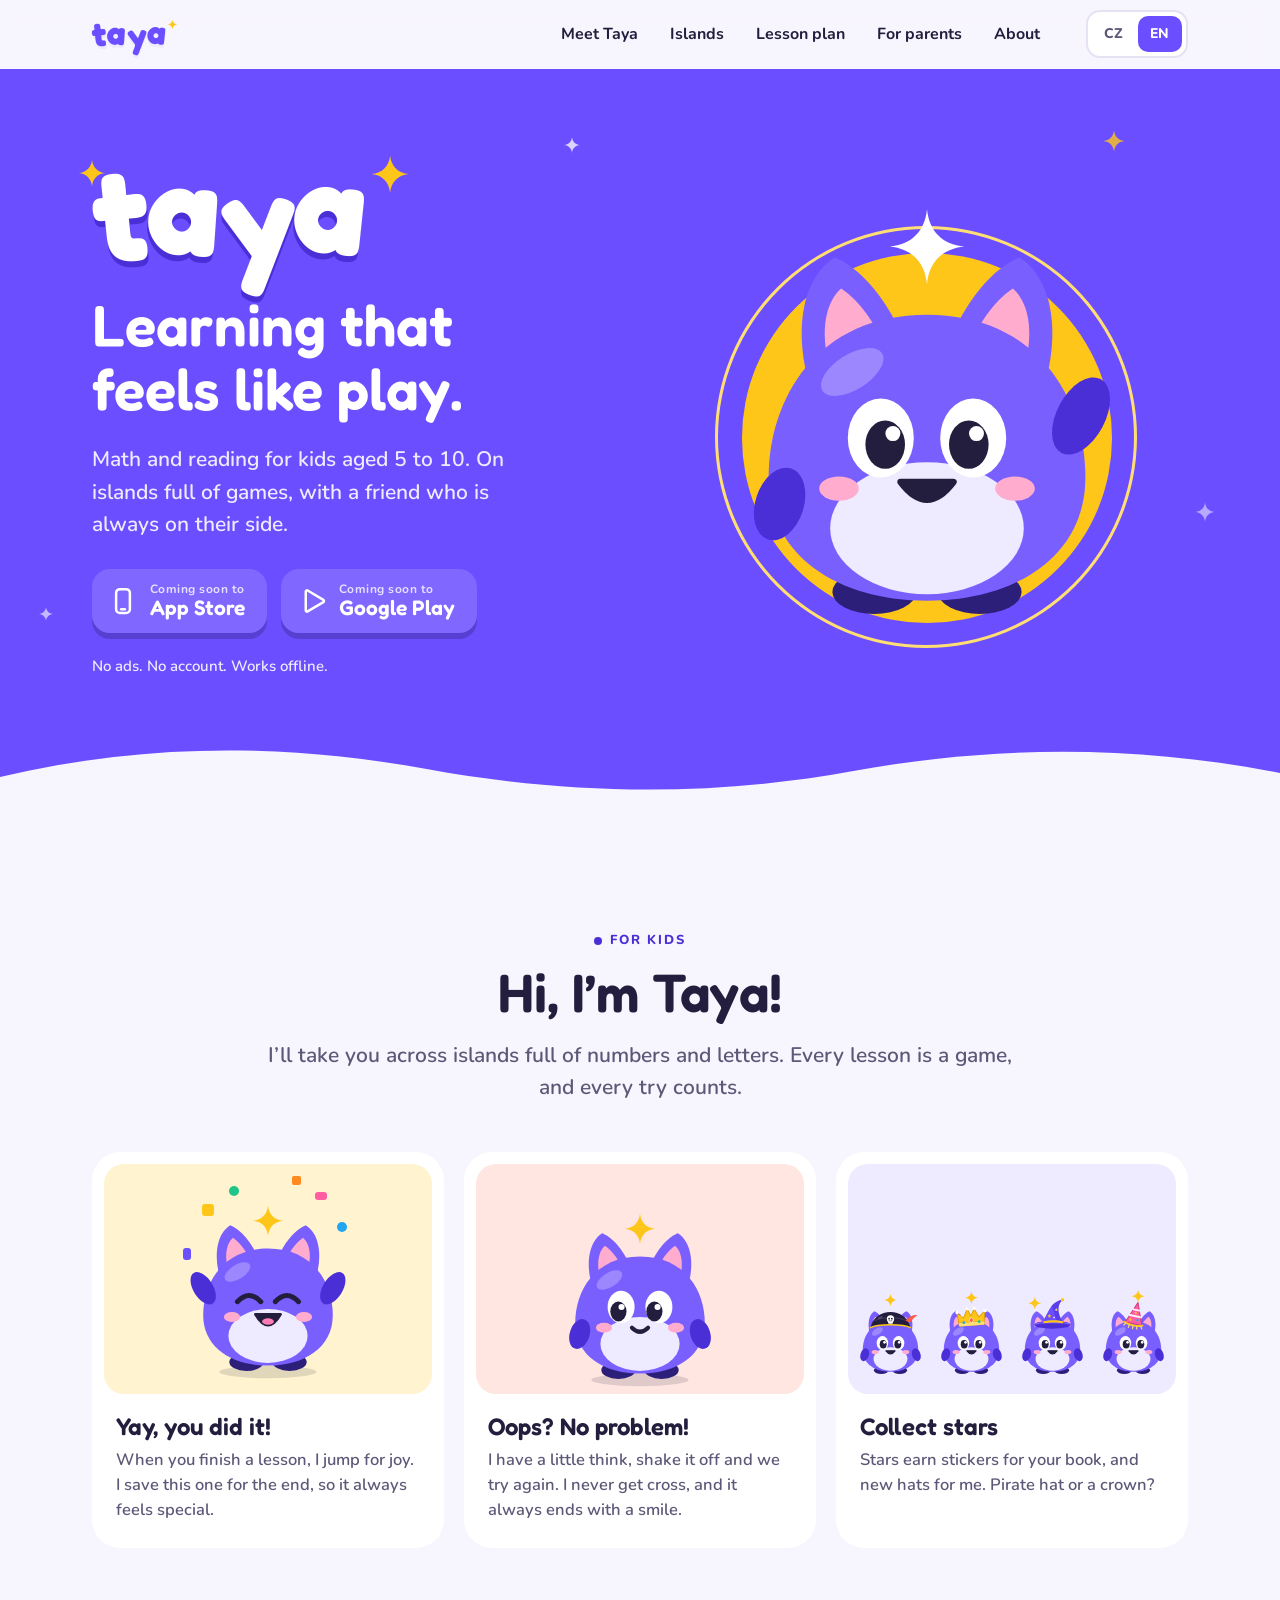
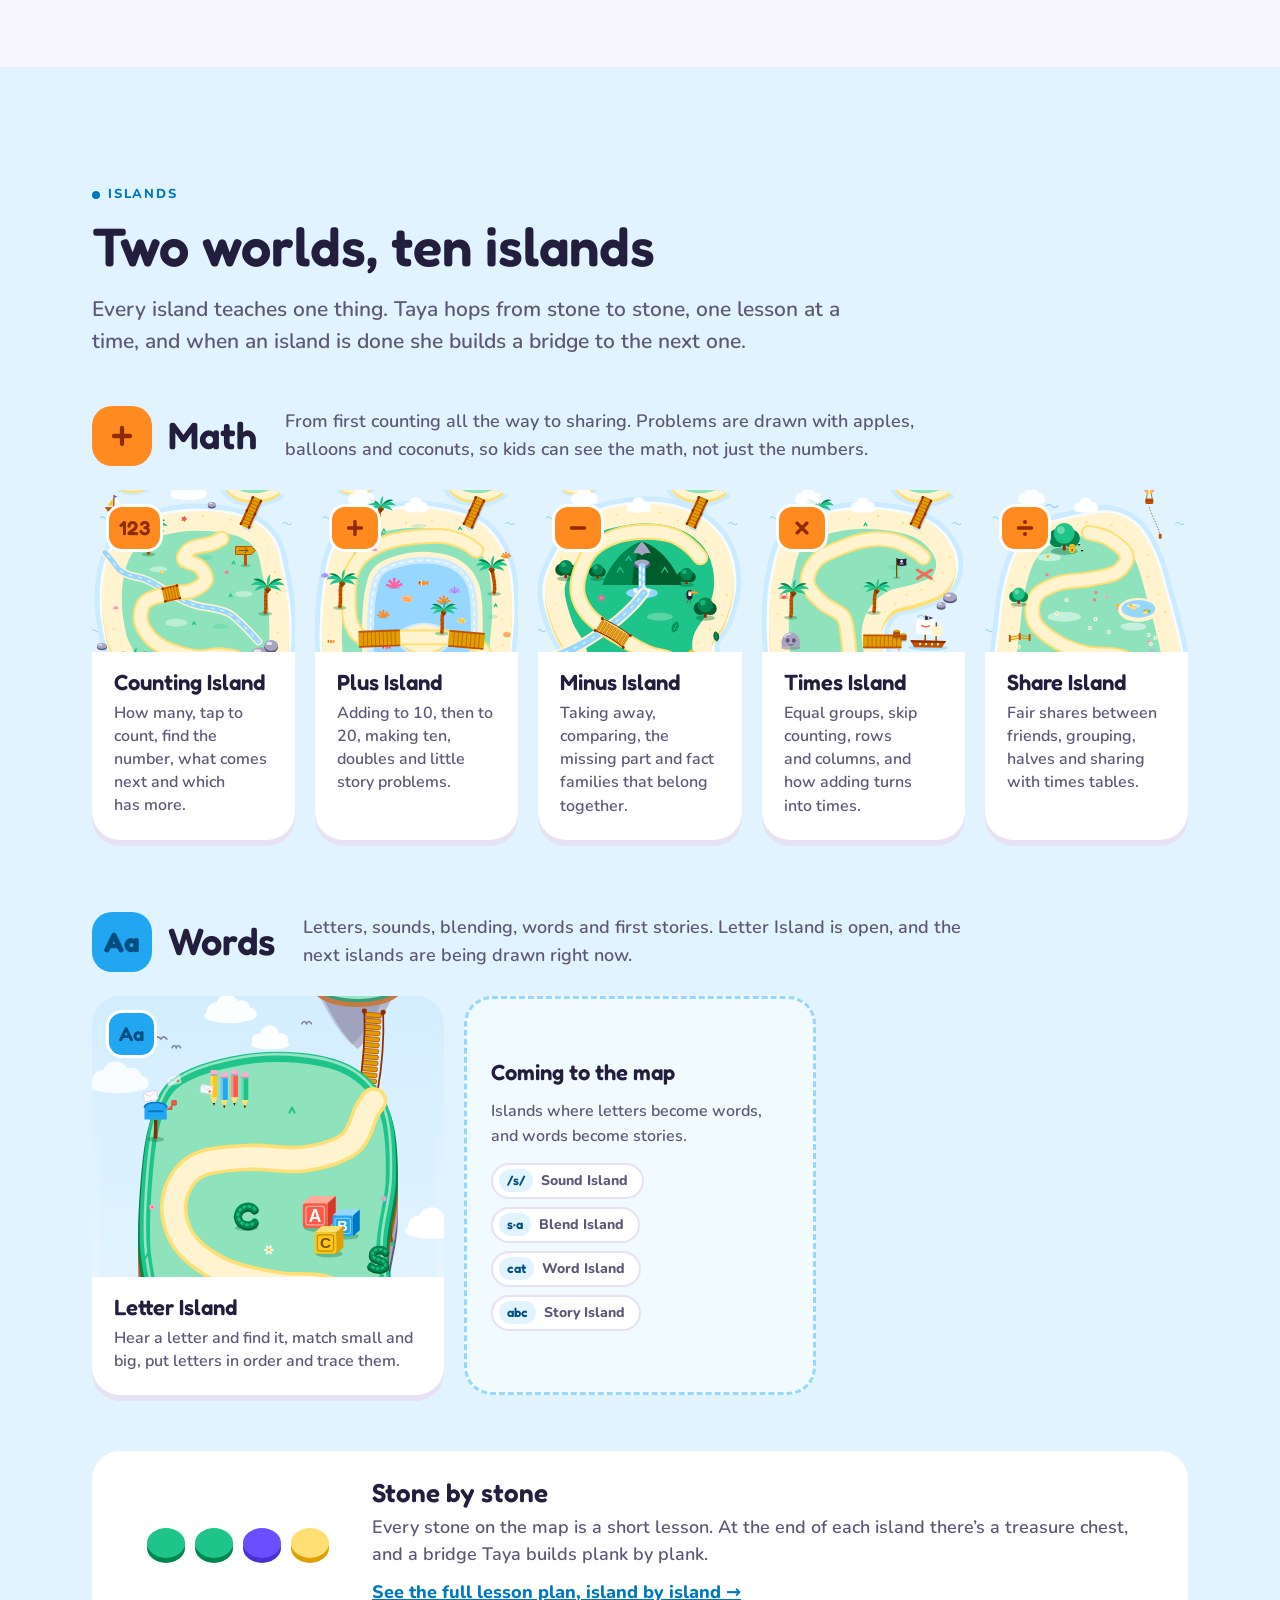
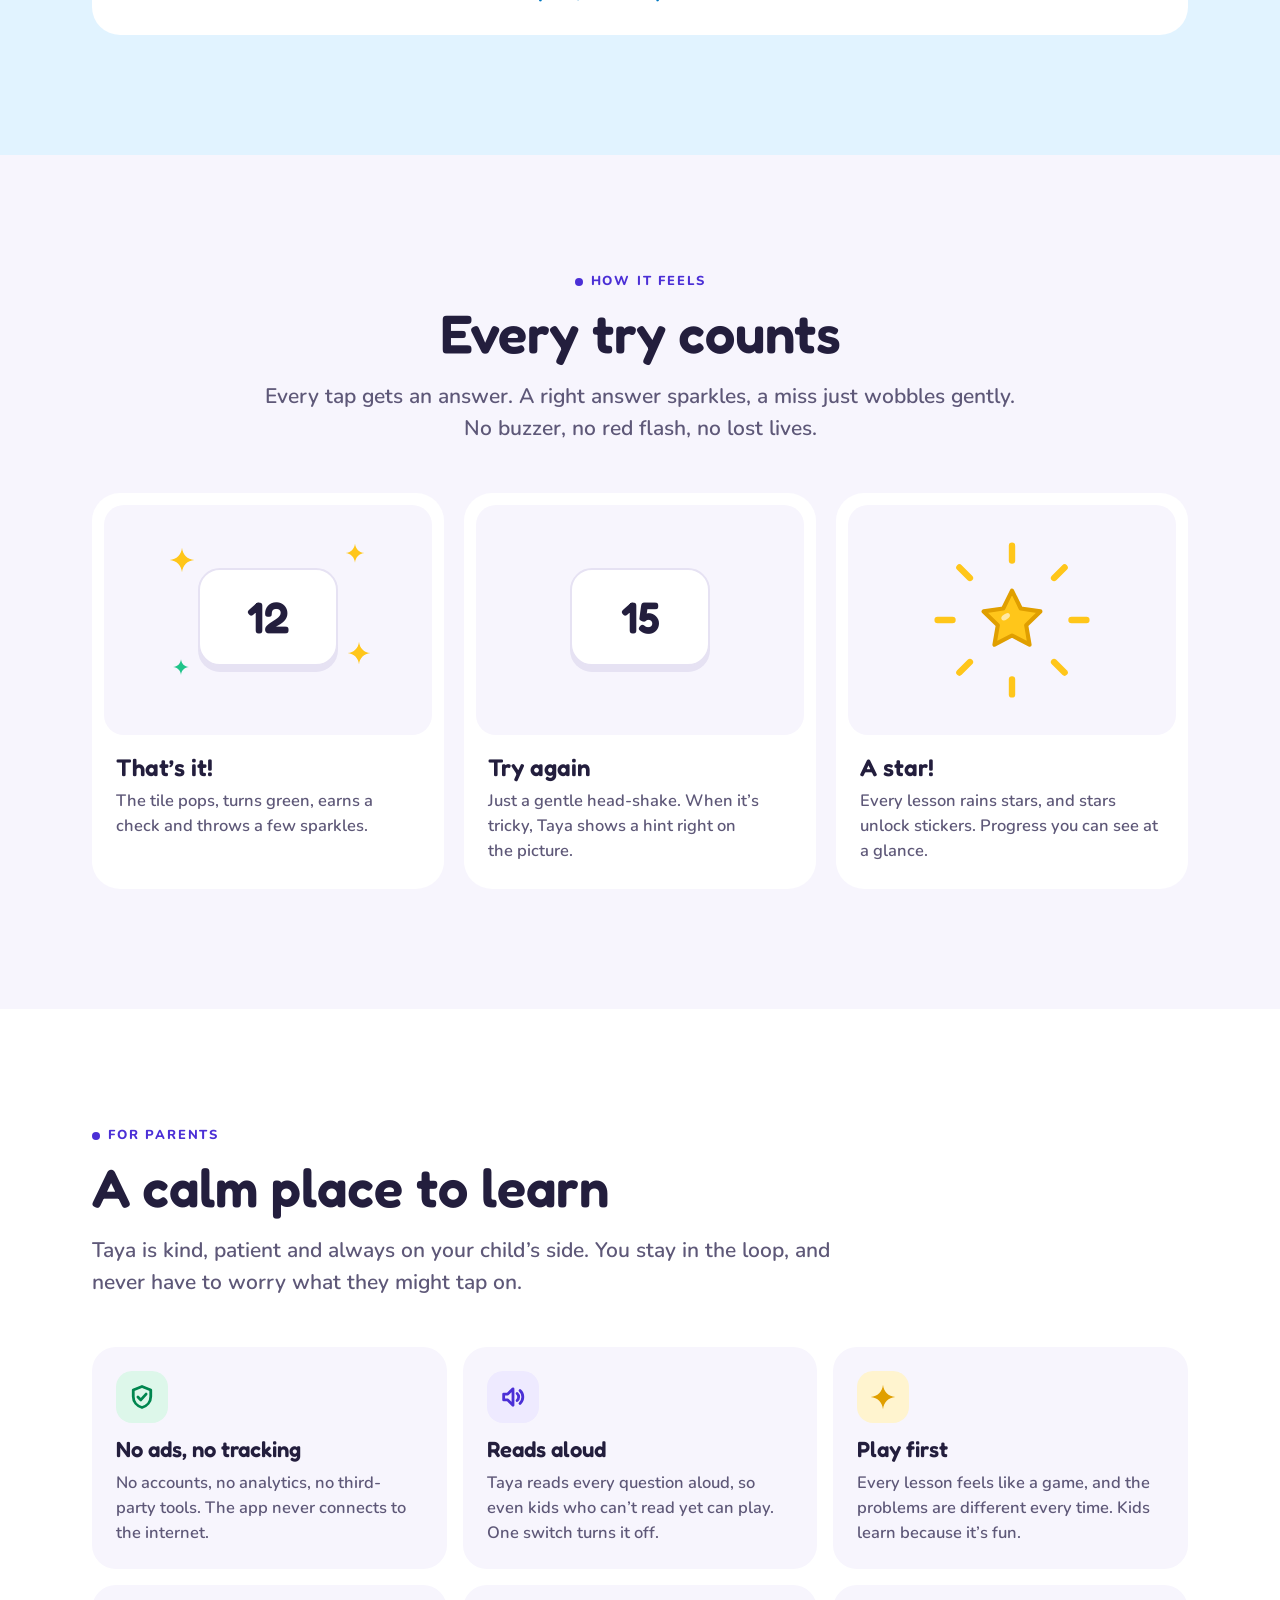
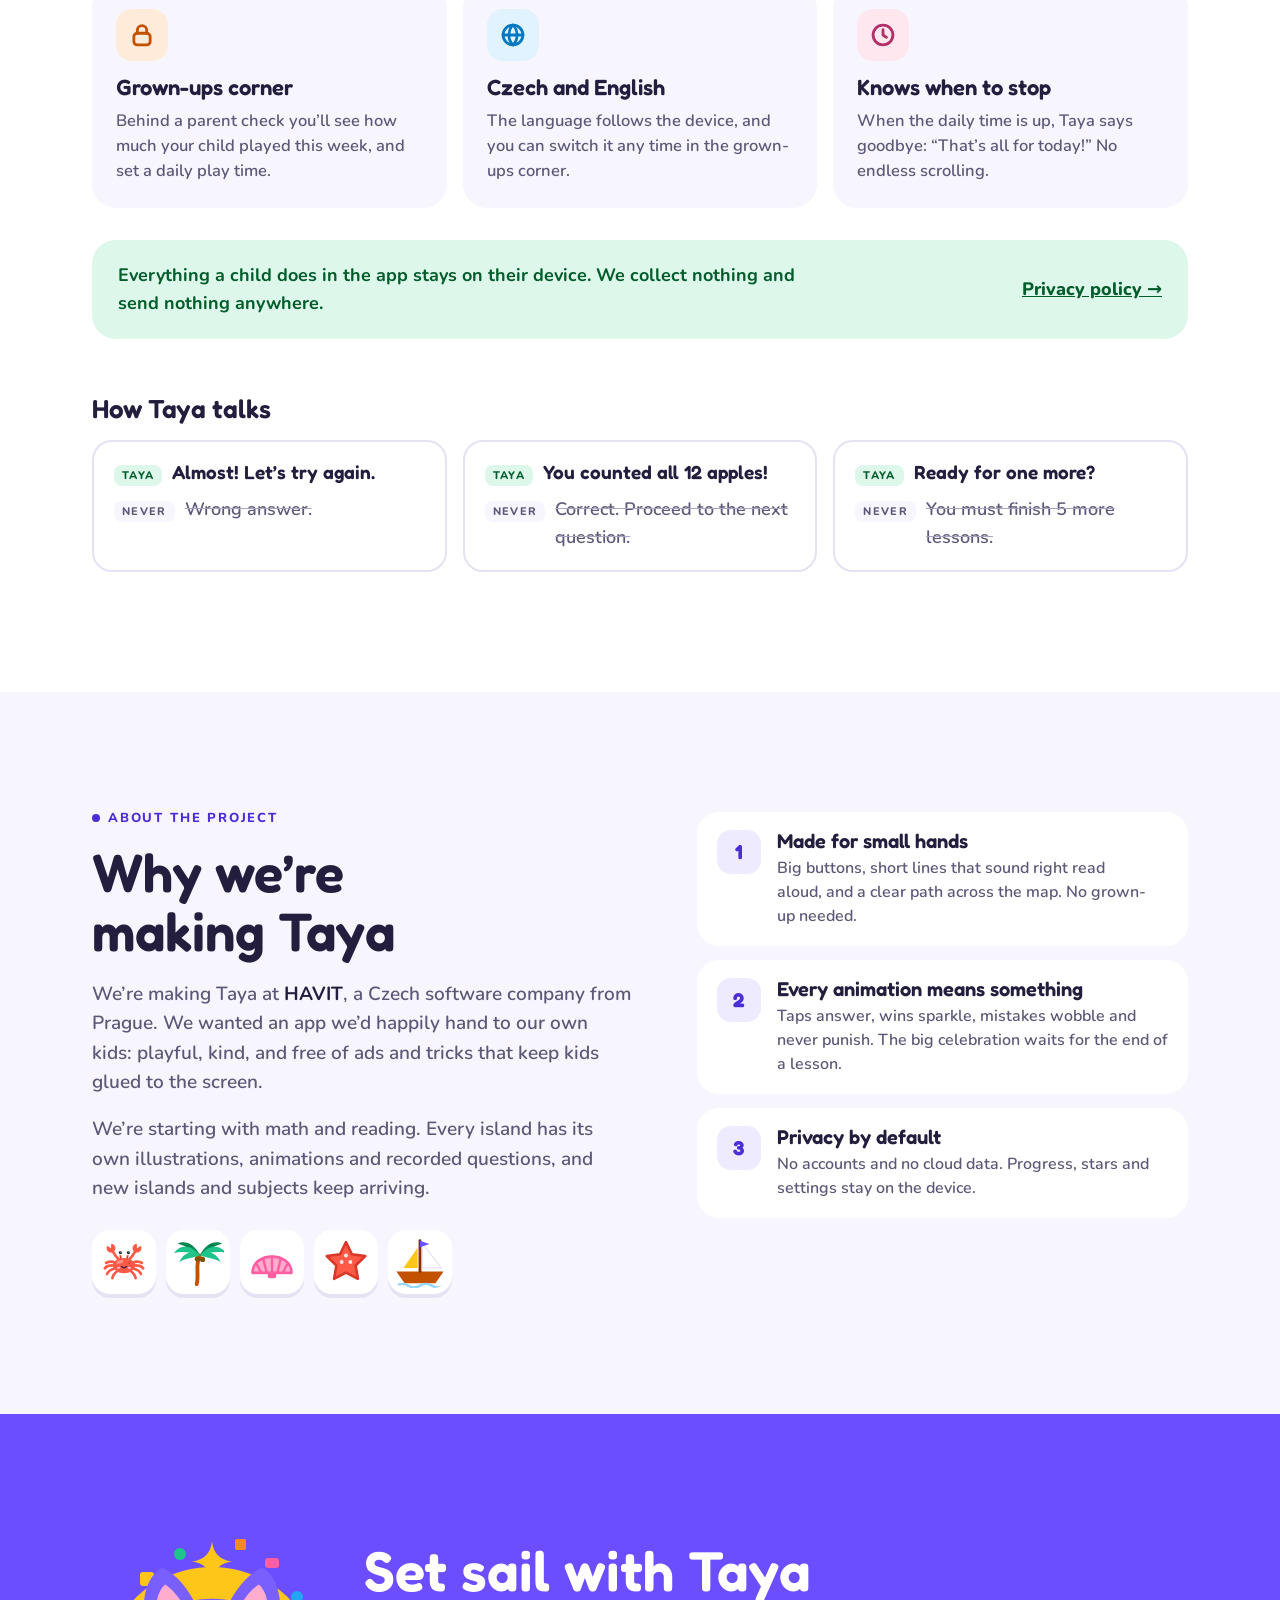
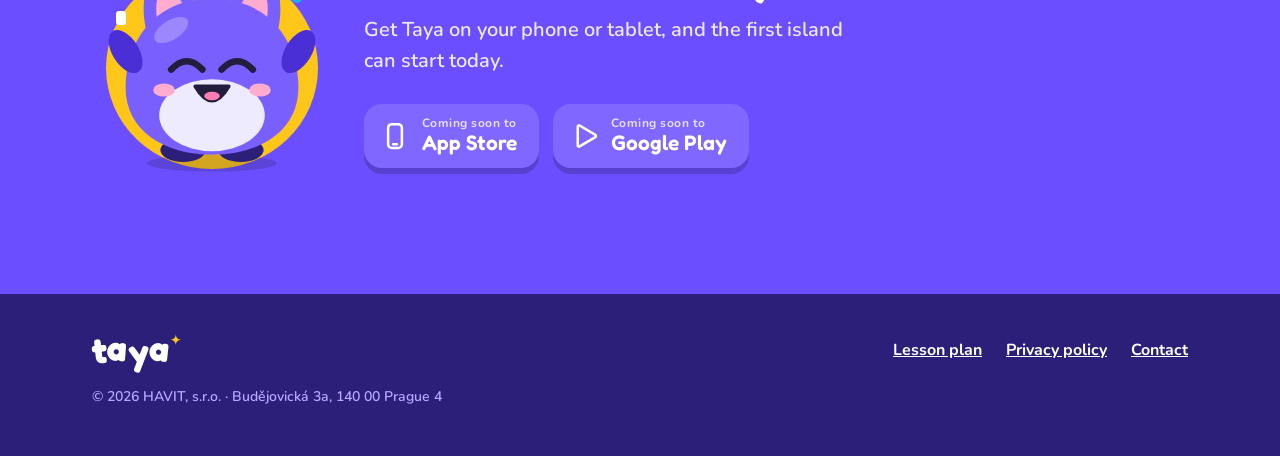
==== commit dfc19817: "Lesson plan page for parents All ten islands, eight lessons each, from the lesson plan doc: what's n" ====
--- a/index.html
+++ b/index.html
@@ -38,6 +38,7 @@
     <nav class="topnav" aria-label="Menu">
       <a href="#taya"><span lang="cs">Taya</span><span lang="en">Meet Taya</span></a>
       <a href="#ostrovy"><span lang="cs">Ostrovy</span><span lang="en">Islands</span></a>
+      <a href="plan/"><span lang="cs">Plán lekcí</span><span lang="en">Lesson plan</span></a>
       <a href="#rodice"><span lang="cs">Pro rodiče</span><span lang="en">For parents</span></a>
       <a href="#projekt"><span lang="cs">O projektu</span><span lang="en">About</span></a>
     </nav>
@@ -363,6 +364,7 @@
       <div>
         <h3><span lang="cs">Kámen po kameni</span><span lang="en">Stone by stone</span></h3>
         <p><span lang="cs">Každý kámen na mapě je krátká lekce. Na konci ostrova čeká truhla s pokladem a most, který Taya postaví prkno po prknu.</span><span lang="en">Every stone on the map is a short lesson. At the end of each island there’s a treasure chest, and a bridge Taya builds plank by plank.</span></p>
+        <p class="path-link"><a href="plan/"><span lang="cs">Celý plán lekcí ostrov po ostrovu →</span><span lang="en">See the full lesson plan, island by island →</span></a></p>
       </div>
     </div>
   </div>
@@ -607,6 +609,7 @@
       <svg class="spark" fill="#FFC61A" aria-hidden="true"><use href="#sp"/></svg>
     </a>
     <nav aria-label="Footer">
+      <a href="plan/"><span lang="cs">Plán lekcí</span><span lang="en">Lesson plan</span></a>
       <a href="privacy/"><span lang="cs">Zásady ochrany soukromí</span><span lang="en">Privacy policy</span></a>
       <a href="mailto:crha@havit.cz"><span lang="cs">Kontakt</span><span lang="en">Contact</span></a>
     </nav>
--- a/assets/site.css
+++ b/assets/site.css
@@ -200,6 +200,8 @@
 @media (min-width: 760px) { .path-note { grid-template-columns: 220px 1fr; padding: 28px 36px; } }
 .path-note h3 { font-size: 26px; margin-bottom: 6px; }
 .path-note p { color: var(--slate); }
+.path-note .path-link { margin-top: 10px; }
+.path-link a { font-weight: 800; color: var(--sky-700); }
 .stones { display: flex; align-items: center; gap: 10px; justify-content: center; }
 .stones span { width: 38px; height: 30px; border-radius: 50%; background: var(--sun-300); box-shadow: 0 5px 0 var(--sun-700); }
 .stones span.done { background: var(--mint-500); box-shadow: 0 5px 0 var(--mint-700); }
@@ -268,6 +270,86 @@
 .foot a { color: var(--white); font-weight: 700; }
 .foot a:hover { color: var(--sun-300); }
 .foot small { flex-basis: 100%; color: var(--iris-300); font-size: 14px; }
+
+/* ---------- Lesson plan page ---------- */
+.plan-hero { background: var(--sky-100); padding: 48px 0 40px; }
+@media (min-width: 900px) { .plan-hero { padding: 72px 0 56px; } }
+.plan-hero .eyebrow { color: var(--sky-700); }
+.plan-hero h1 { font-size: clamp(40px, 6vw, 64px); margin: 14px 0 16px; }
+.plan-hero .lead { max-width: 62ch; font-size: clamp(18px, 1.9vw, 21px); color: var(--slate); }
+.plan-nav { margin-top: 32px; display: flex; flex-direction: column; gap: 12px; }
+.plan-nav-row { display: flex; flex-wrap: wrap; align-items: center; gap: 8px; }
+.plan-nav-label { width: 100%; font: 800 13px/1 var(--body); letter-spacing: .12em; text-transform: uppercase; color: var(--slate); margin-bottom: 2px; }
+@media (min-width: 720px) { .plan-nav-label { width: 112px; margin: 0; } }
+.plan-chip { display: inline-flex; align-items: center; min-height: 44px; padding: 0 16px; border-radius: 999px; background: var(--white); border: 2px solid var(--line); box-shadow: 0 4px 0 var(--line); text-decoration: none; color: var(--ink); font-weight: 800; font-size: 15px; transition: transform 90ms ease-out, box-shadow 90ms ease-out; }
+.plan-chip:hover { color: var(--ink); border-color: var(--tang-300); box-shadow: 0 4px 0 var(--tang-300); }
+.plan-chip.words:hover { border-color: var(--sky-300); box-shadow: 0 4px 0 var(--sky-300); }
+.plan-chip:active { transform: translateY(4px); box-shadow: 0 0 0 transparent; }
+
+.plan-shape .head { margin-bottom: 32px; }
+.steps { list-style: none; margin: 0; padding: 0; display: grid; gap: 16px; }
+@media (min-width: 760px) { .steps { grid-template-columns: repeat(3, minmax(0, 1fr)); } }
+.steps li { background: var(--white); border-radius: 24px; padding: 22px 24px; display: flex; flex-direction: column; gap: 8px; }
+.step-n { align-self: flex-start; min-width: 44px; height: 36px; padding: 0 12px; border-radius: 12px; background: var(--iris-100); color: var(--iris-700); display: inline-flex; align-items: center; justify-content: center; font: 700 17px/1 var(--display); }
+.steps h3 { font-size: 22px; }
+.steps p { color: var(--slate); font-size: 16.5px; line-height: 1.5; }
+.plan-notes { list-style: none; margin: 24px 0 0; padding: 0; display: grid; gap: 12px; }
+@media (min-width: 760px) { .plan-notes { grid-template-columns: repeat(3, minmax(0, 1fr)); } }
+.plan-notes li { border-radius: 20px; border: 2px solid var(--line); padding: 16px 20px; font-size: 16px; line-height: 1.5; color: var(--slate); }
+.plan-notes b { color: var(--ink); font-weight: 800; }
+
+.plan-world.math { background: var(--tang-100); }
+.plan-world.words { background: var(--sky-100); }
+.plan-world .world-head { margin-bottom: 40px; }
+.plan-world .world-head h2 { font-size: clamp(32px, 4.4vw, 46px); }
+.plan-world .world-head p { flex: 1 1 100%; margin-left: 0; max-width: 70ch; }
+.track-note { display: inline-block; margin: -16px 0 32px; padding: 10px 16px; border-radius: 14px; background: var(--white); font-weight: 700; font-size: 15px; color: var(--sky-900); }
+.plan-island { background: var(--white); border-radius: 32px; padding: 20px; box-shadow: 0 6px 0 rgba(35, 30, 61, .06); }
+.plan-island + .plan-island { margin-top: 24px; }
+@media (min-width: 720px) { .plan-island { padding: 28px 32px 32px; } }
+.plan-island-head { display: grid; grid-template-columns: 88px 1fr; gap: 18px; align-items: start; margin-bottom: 20px; }
+@media (min-width: 720px) { .plan-island-head { grid-template-columns: 140px 1fr; gap: 28px; margin-bottom: 24px; } }
+.plan-art { position: relative; aspect-ratio: 1; border-radius: 22px; overflow: hidden; background: var(--sky-100); }
+.plan-art img { width: 100%; height: 100%; object-fit: cover; object-position: 50% 42%; }
+.plan-art-soon { position: absolute; inset: 0; border-radius: 22px; border: 3px dashed var(--sky-300); }
+.plan-art .sym { position: absolute; left: 8px; top: 8px; min-width: 40px; height: 40px; padding: 0 8px; border-radius: 14px; border: 3px solid var(--white); display: flex; align-items: center; justify-content: center; font: 600 16px/1 var(--display); }
+.plan-art .sym b { font-weight: 600; }
+.plan-art .sym svg { width: 22px; height: 22px; }
+.plan-world.math .sym { background: var(--tang-500); color: var(--tang-900); }
+.plan-world.words .sym { background: var(--sky-500); color: var(--sky-900); }
+.plan-world.words .plan-art-soon + .sym { left: 50%; top: 50%; transform: translate(-50%, -50%); }
+.plan-island-text { display: flex; flex-direction: column; gap: 8px; min-width: 0; }
+.plan-island-text h3 { font-size: clamp(24px, 3vw, 30px); }
+.plan-meta { display: flex; flex-wrap: wrap; align-items: center; gap: 8px; font-weight: 800; font-size: 14px; letter-spacing: .02em; color: var(--slate); }
+.soon-tag { display: inline-flex; align-items: center; height: 26px; padding: 0 10px; border-radius: 999px; background: var(--sky-100); color: var(--sky-900); font-size: 12px; letter-spacing: .1em; text-transform: uppercase; }
+.plan-island-text p:last-child { color: var(--slate); font-size: 16.5px; line-height: 1.5; }
+@media (max-width: 719px) {
+  .plan-island-head { row-gap: 6px; align-items: center; }
+  .plan-island-text { display: contents; }
+  .plan-art { grid-row: 1 / 3; align-self: start; }
+  .plan-island-text h3, .plan-meta { grid-column: 2; }
+  .plan-island-text h3 { align-self: end; }
+  .plan-meta { align-self: start; }
+  .plan-island-text p:last-child { grid-column: 1 / -1; margin-top: 10px; }
+}
+
+.lessons { list-style: none; margin: 0; padding: 0; border-top: 2px solid var(--line); }
+.lessons li { display: grid; grid-template-columns: 40px 1fr; gap: 14px; padding: 14px 0; border-bottom: 2px solid var(--line); align-items: baseline; }
+.lessons li:last-child { border-bottom: 0; padding-bottom: 0; }
+.lessons li > div { display: grid; gap: 4px; }
+@media (min-width: 900px) { .lessons li > div { grid-template-columns: minmax(0, 1fr) minmax(0, 1.15fr); gap: 24px; } }
+.lessons .no { width: 32px; height: 32px; border-radius: 10px; background: var(--cloud); display: inline-flex; align-items: center; justify-content: center; font: 700 16px/1 var(--display); color: var(--slate); transform: translateY(-2px); }
+.lessons li:last-child .no { background: var(--sun-300); color: var(--sun-900); }
+.lessons .focus { font-weight: 800; font-size: 17px; line-height: 1.4; }
+.lessons .ex { color: var(--slate); font-size: 16px; line-height: 1.45; }
+.plan-world.math .lessons .ex { font-variant-numeric: tabular-nums; }
+
+.plan-cta .wrap { grid-template-columns: 1fr; justify-items: center; text-align: center; }
+.plan-cta .stores { justify-content: center; }
+.store-back { display: inline-flex; align-items: center; min-height: 60px; padding: 0 28px; border-radius: 18px; background: var(--sun-500); color: var(--sun-900); text-decoration: none; font: 600 21px/1 var(--display); box-shadow: 0 6px 0 var(--sun-700); transition: transform 90ms ease-out, box-shadow 90ms ease-out; }
+.store-back:hover { color: var(--sun-900); }
+.store-back:active { transform: translateY(6px); box-shadow: 0 0 0 transparent; }
+.topnav a[aria-current="page"] { background: var(--iris-100); color: var(--iris-700); }
 
 /* Reveal on scroll */
 .js .reveal { opacity: 0; transform: translateY(16px); transition: opacity 500ms ease-out, transform 600ms var(--settle); }
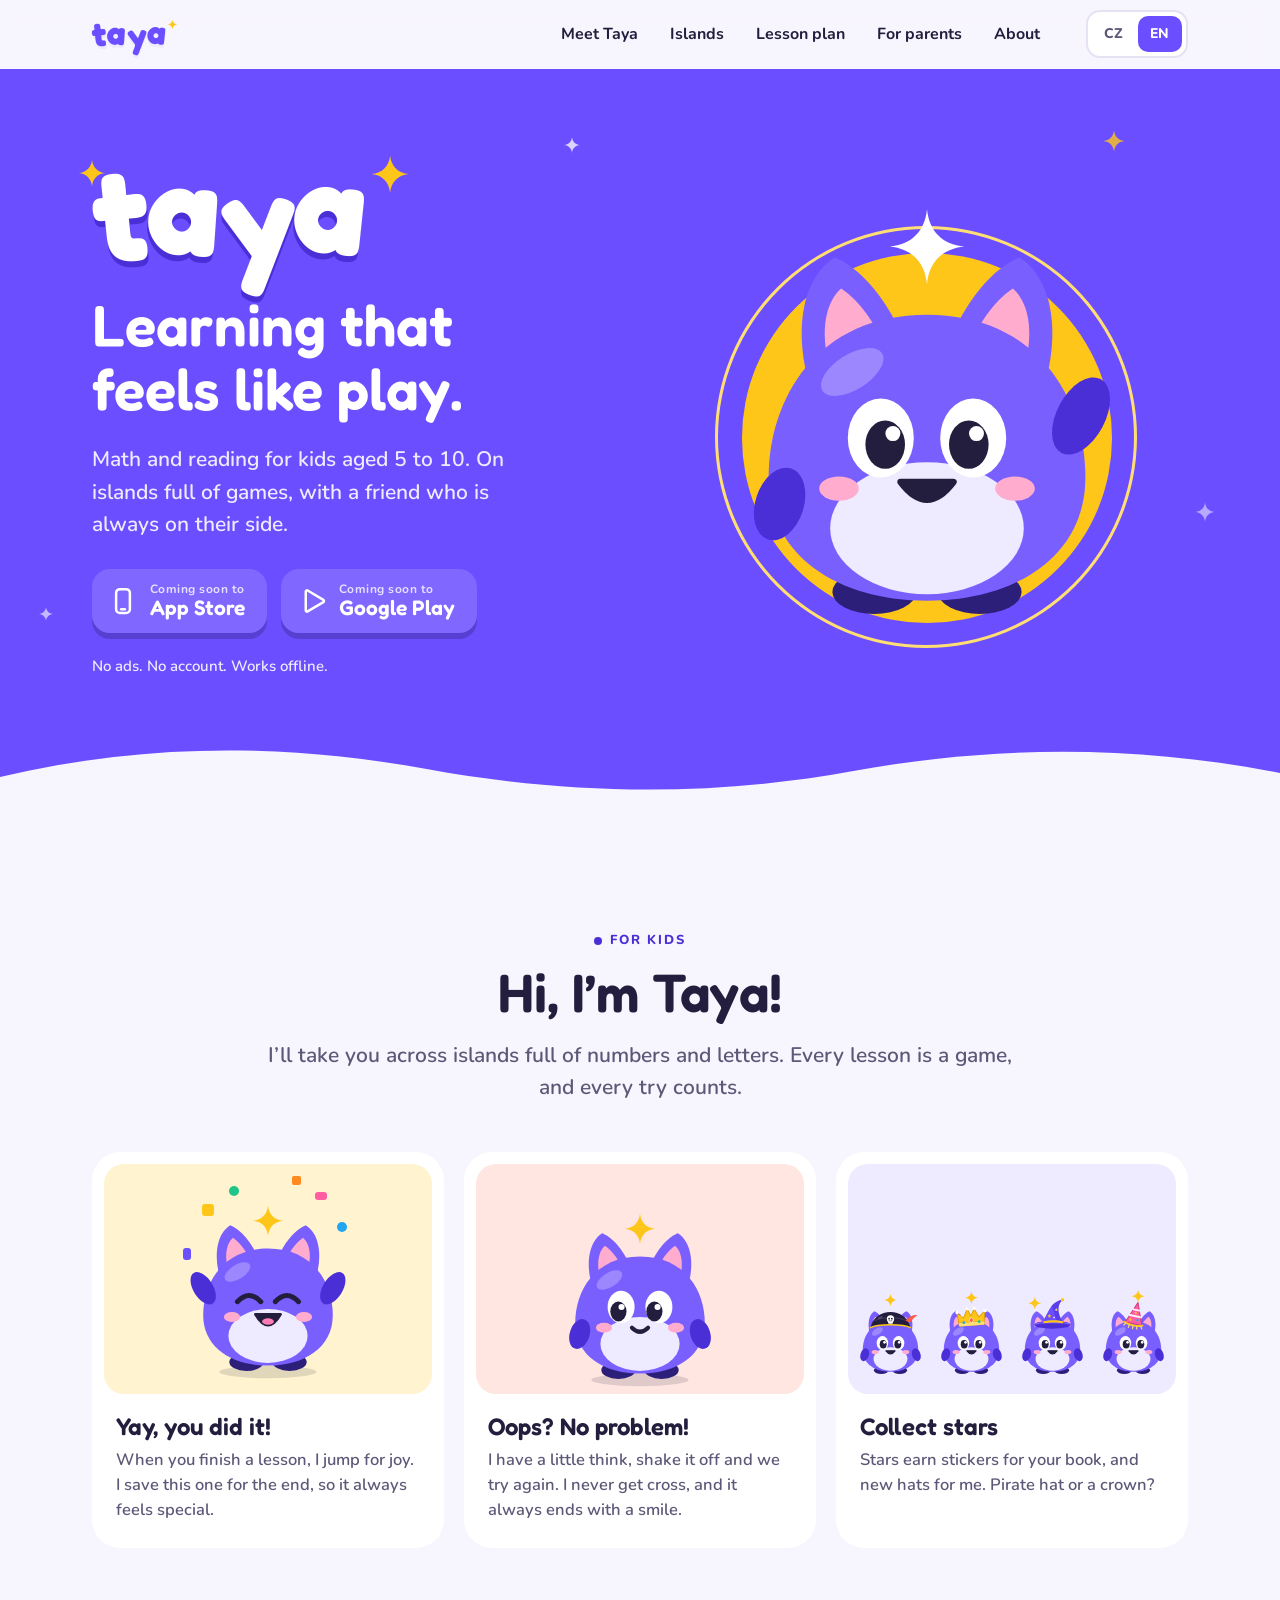
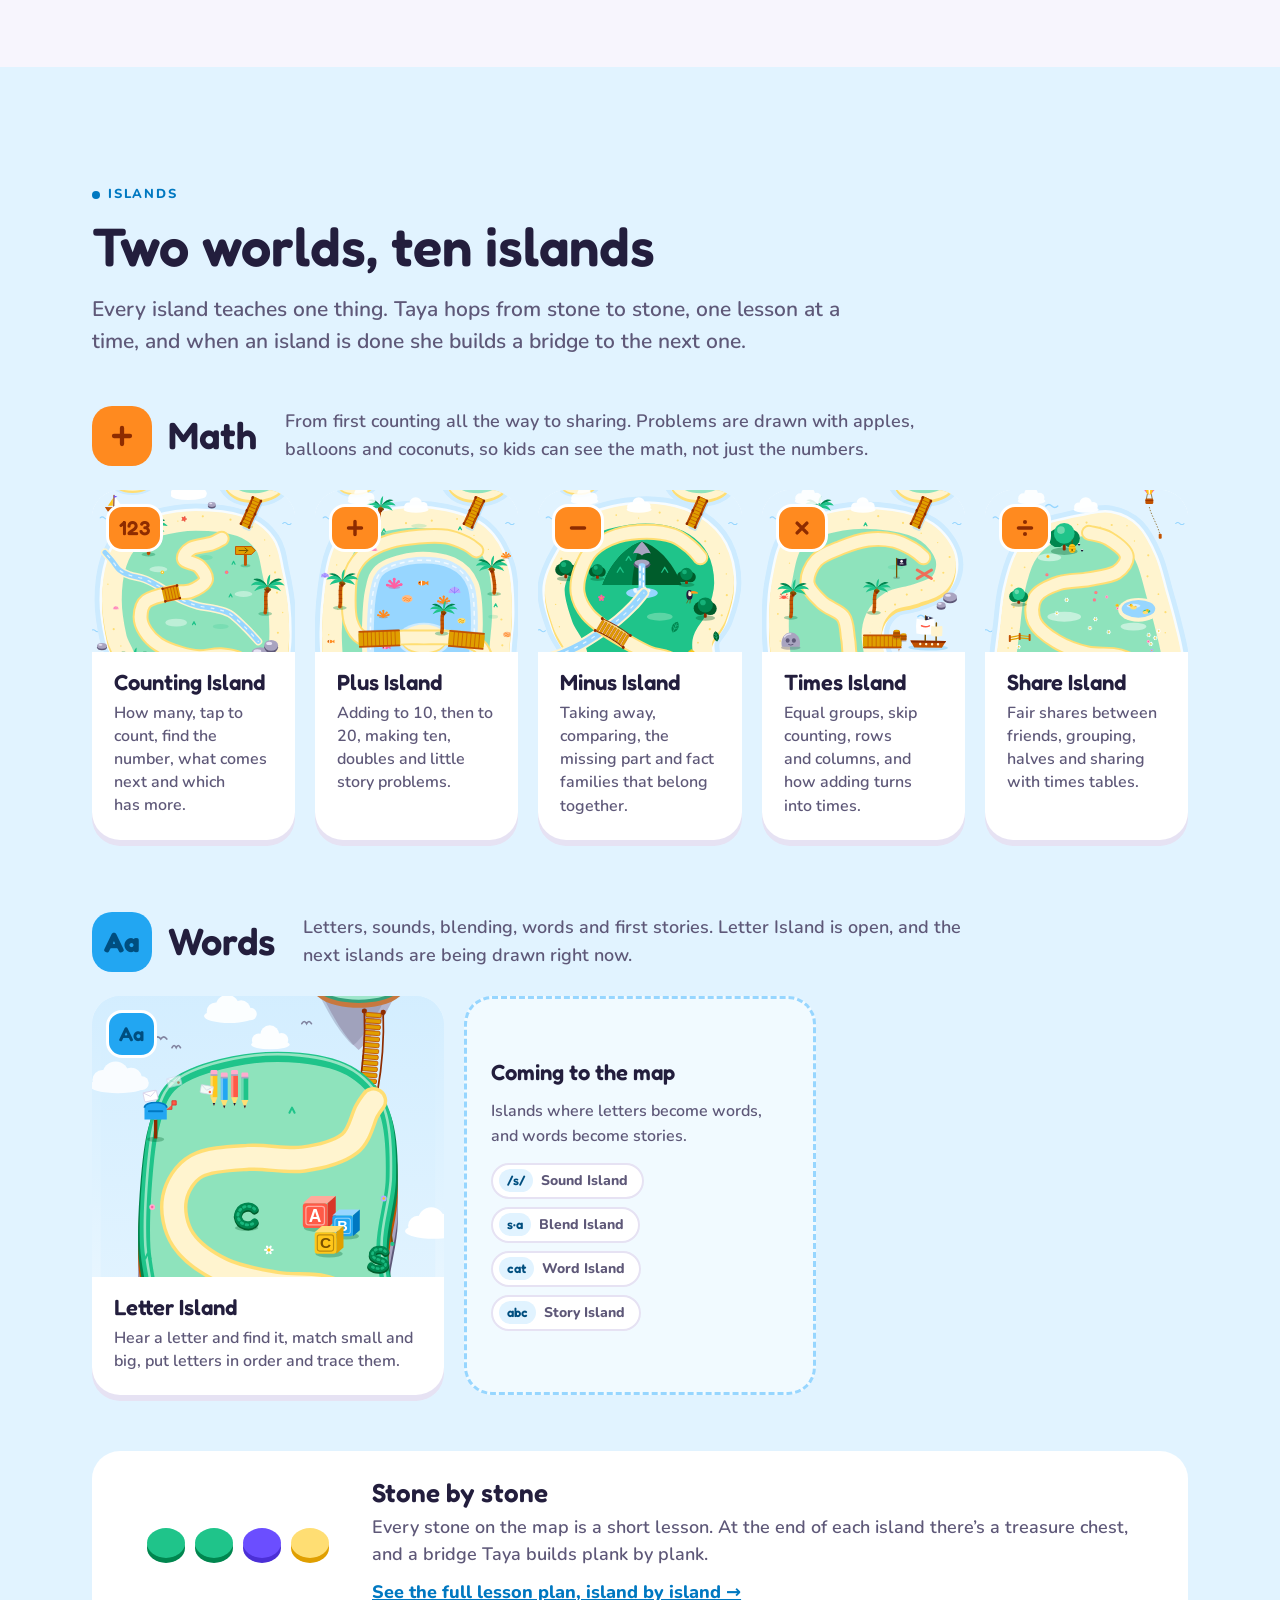
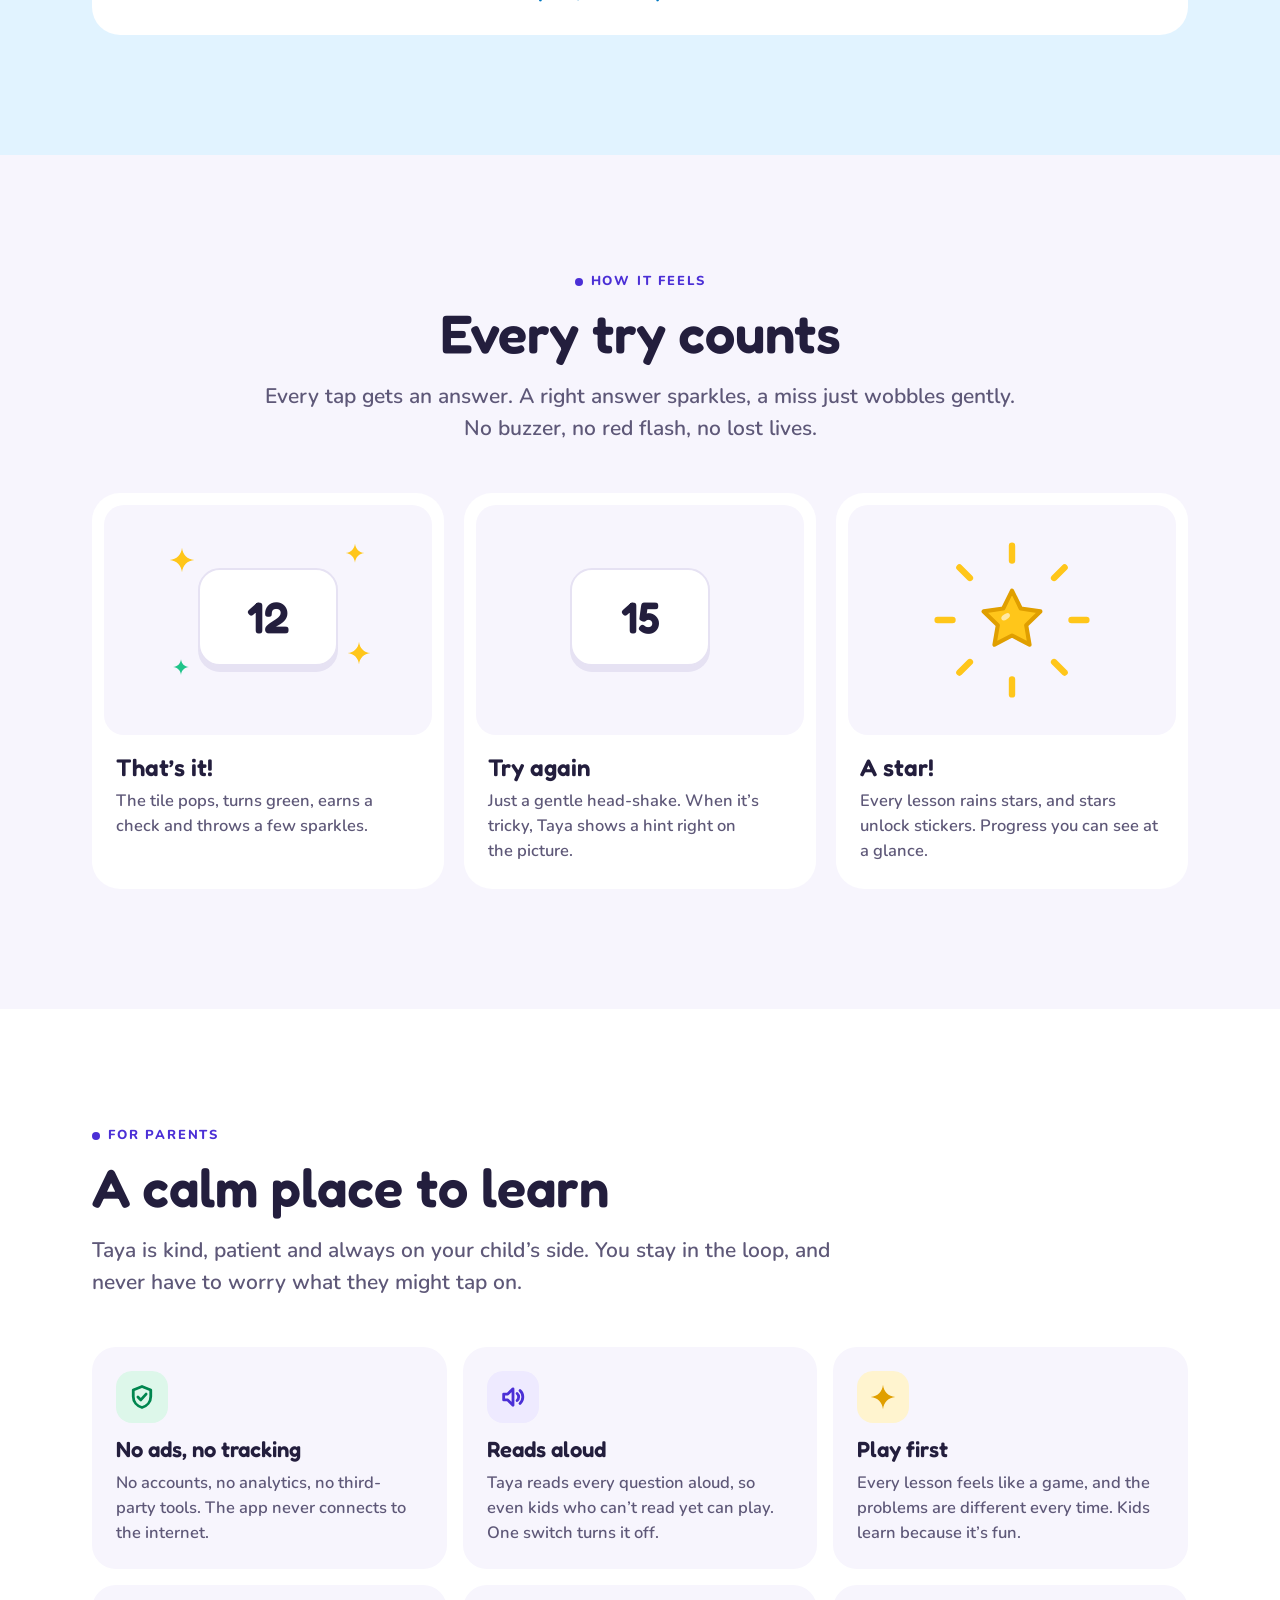
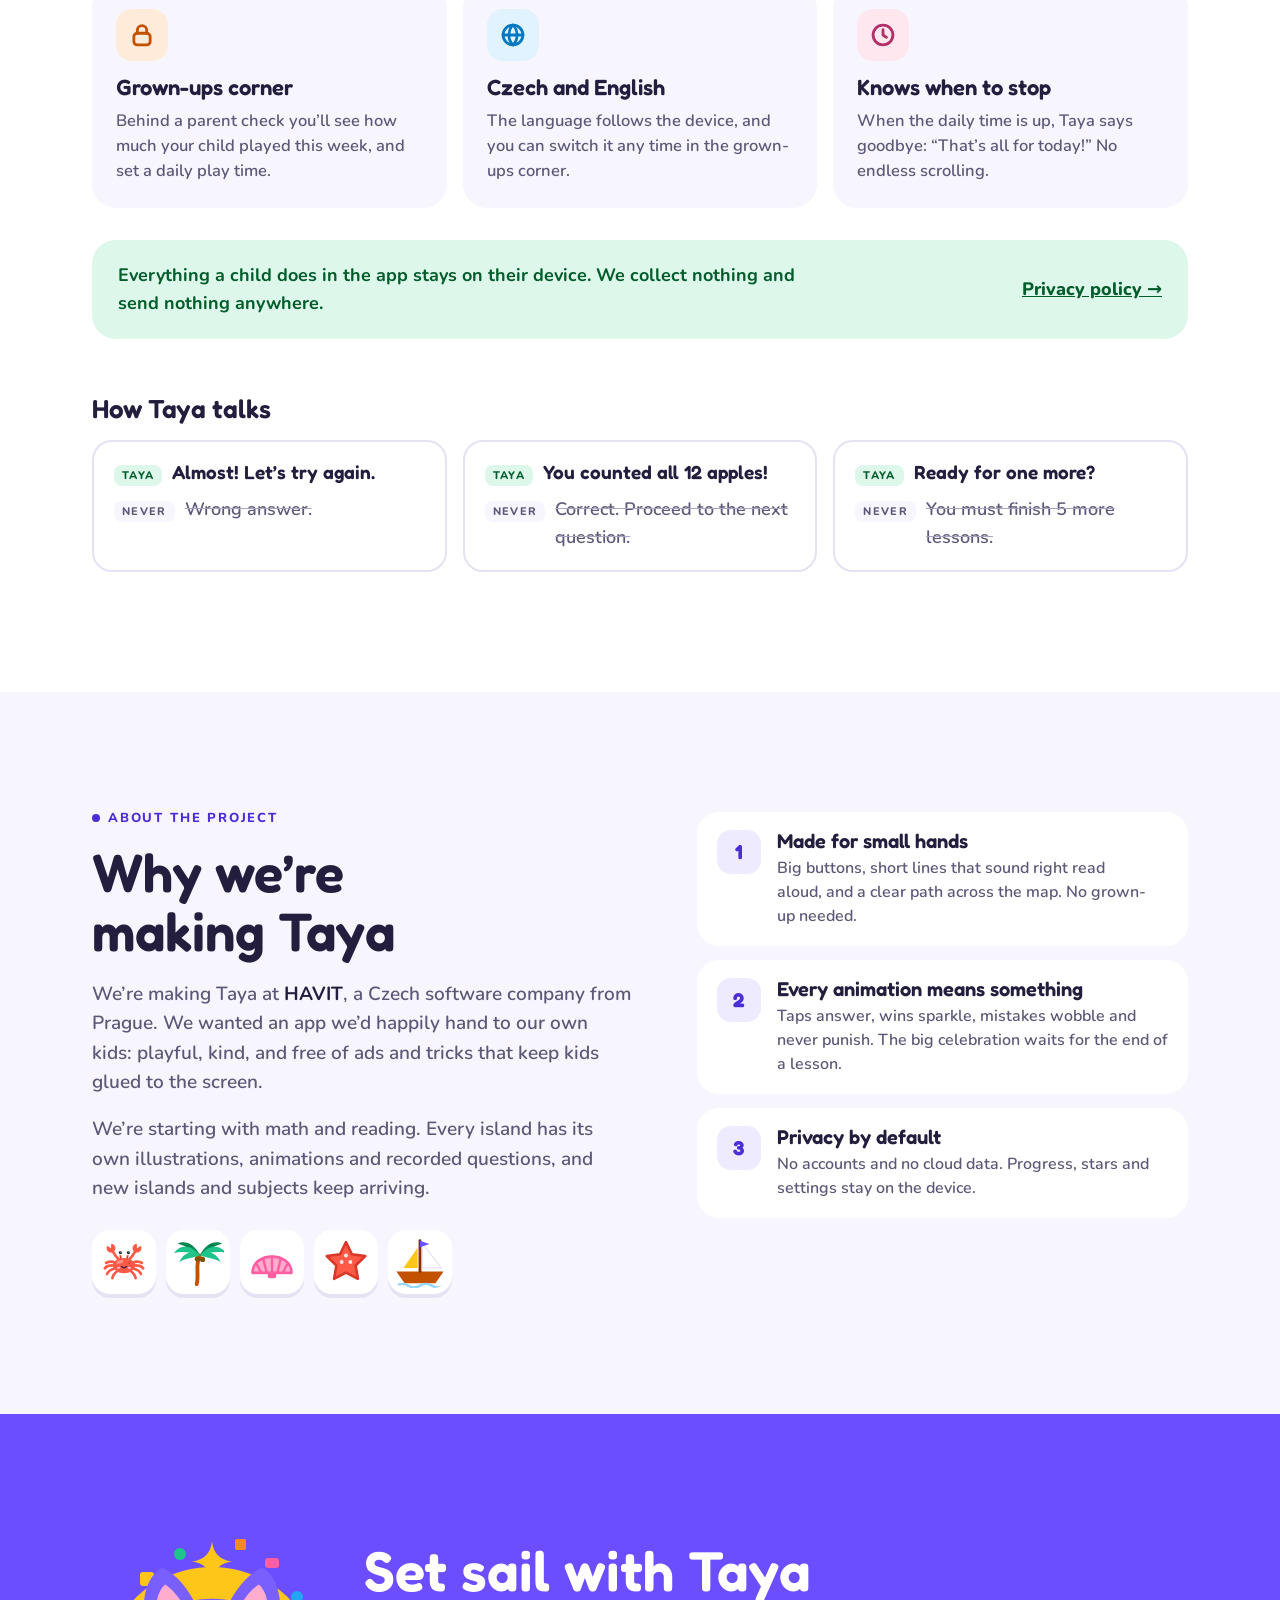
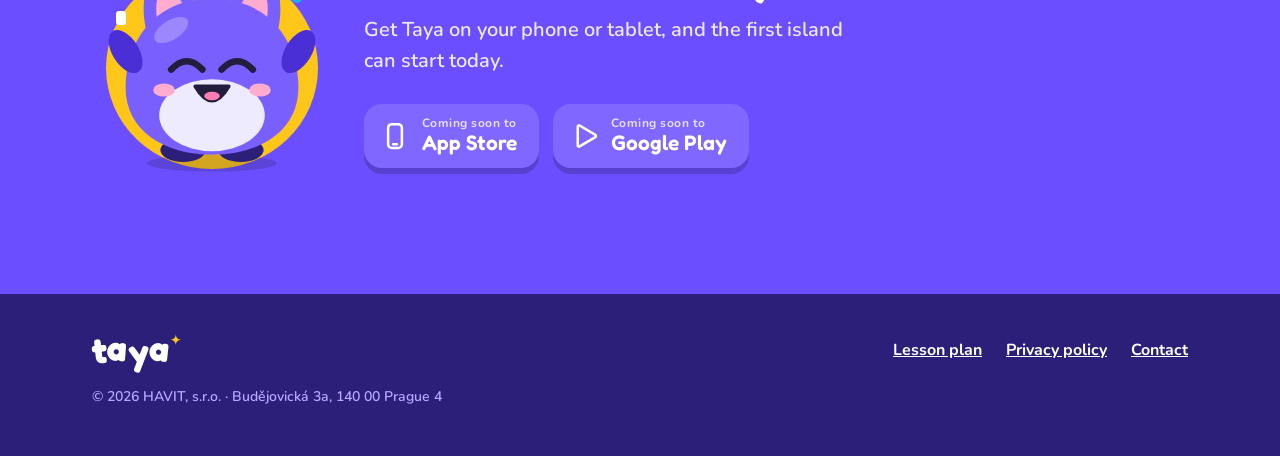
==== commit 02350b66: "Contact info@havit.cz instead of a personal address Co-Authored-By: Claude Opus 5.5 <noreply@anthrop" ====
--- a/index.html
+++ b/index.html
@@ -611,7 +611,7 @@
     <nav aria-label="Footer">
       <a href="plan/"><span lang="cs">Plán lekcí</span><span lang="en">Lesson plan</span></a>
       <a href="privacy/"><span lang="cs">Zásady ochrany soukromí</span><span lang="en">Privacy policy</span></a>
-      <a href="mailto:crha@havit.cz"><span lang="cs">Kontakt</span><span lang="en">Contact</span></a>
+      <a href="mailto:info@havit.cz"><span lang="cs">Kontakt</span><span lang="en">Contact</span></a>
     </nav>
     <small>© 2026 HAVIT, s.r.o. · Budějovická 3a, 140 00 <span lang="cs">Praha 4</span><span lang="en">Prague 4</span></small>
   </div>
--- a/assets/site.css
+++ b/assets/site.css
@@ -346,6 +346,7 @@
 
 .plan-cta .wrap { grid-template-columns: 1fr; justify-items: center; text-align: center; }
 .plan-cta .stores { justify-content: center; }
+.plan-cta p { margin-left: auto; margin-right: auto; }
 .store-back { display: inline-flex; align-items: center; min-height: 60px; padding: 0 28px; border-radius: 18px; background: var(--sun-500); color: var(--sun-900); text-decoration: none; font: 600 21px/1 var(--display); box-shadow: 0 6px 0 var(--sun-700); transition: transform 90ms ease-out, box-shadow 90ms ease-out; }
 .store-back:hover { color: var(--sun-900); }
 .store-back:active { transform: translateY(6px); box-shadow: 0 0 0 transparent; }
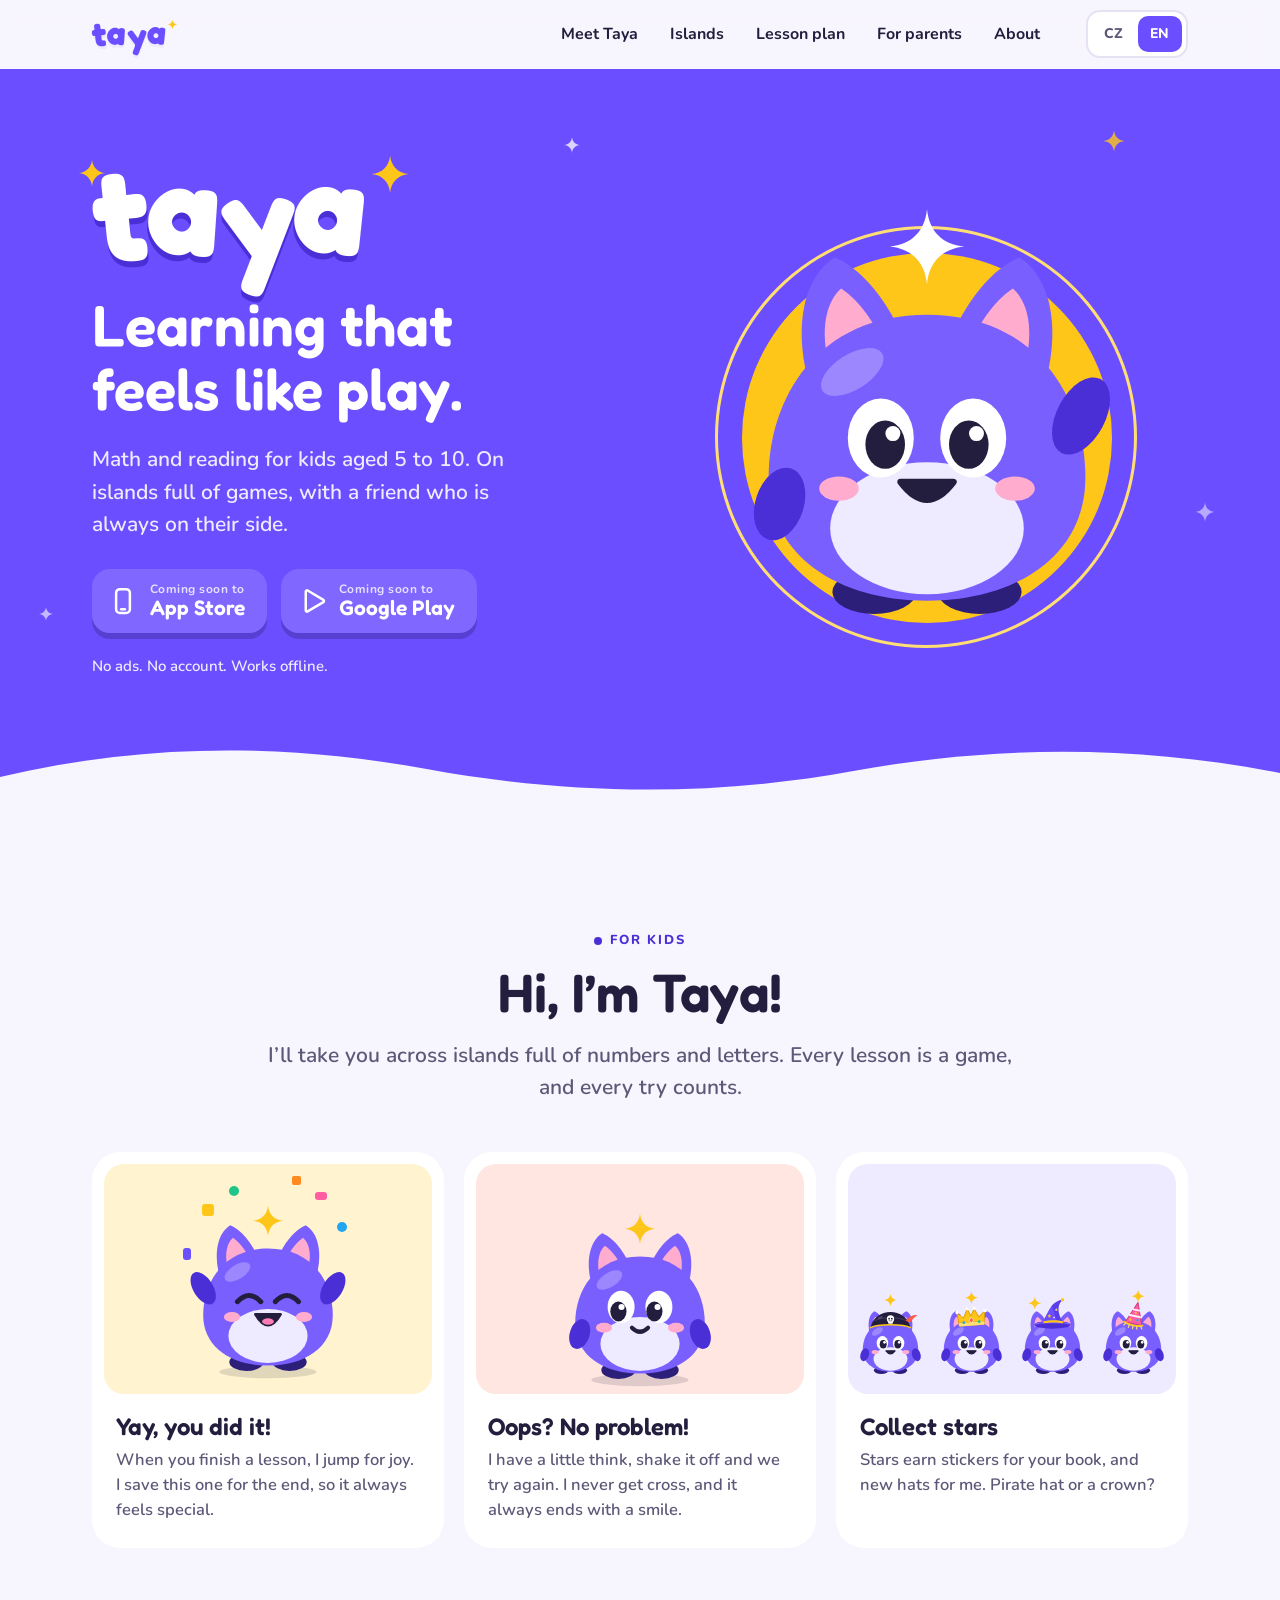
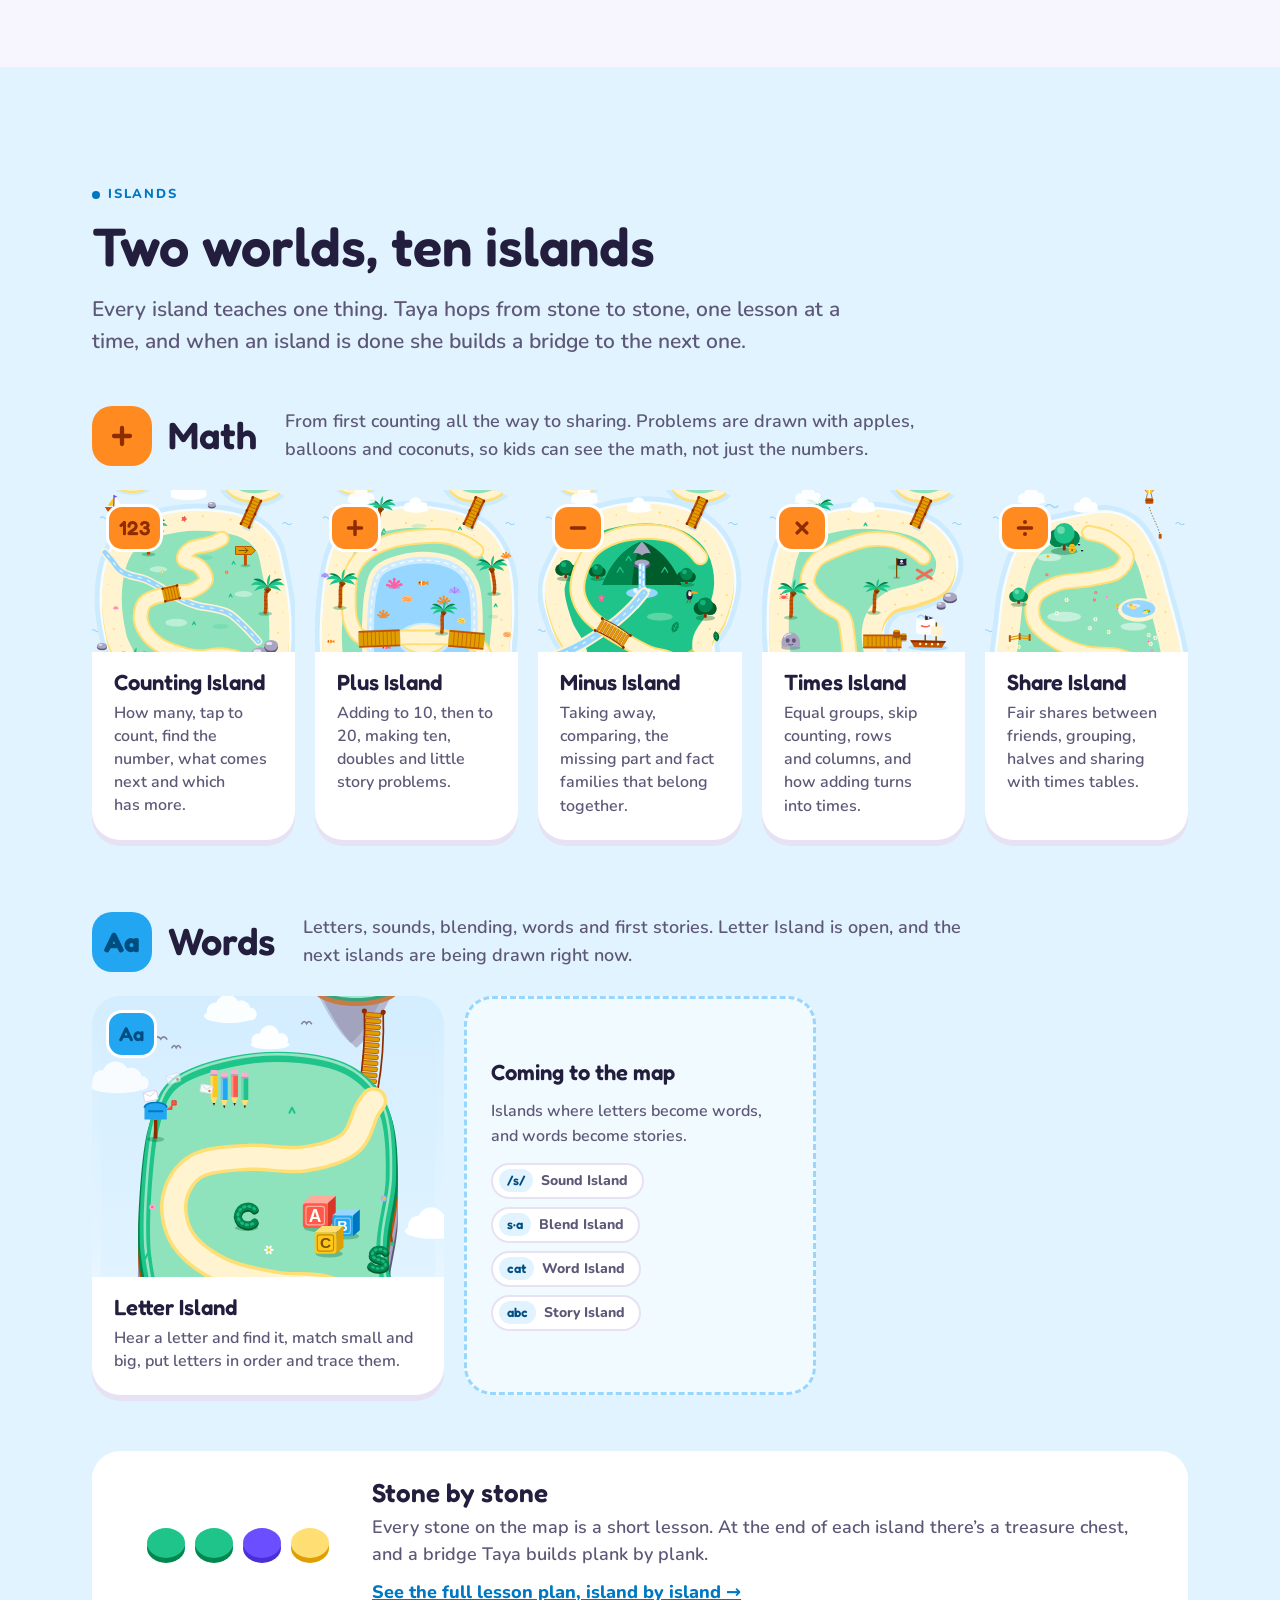
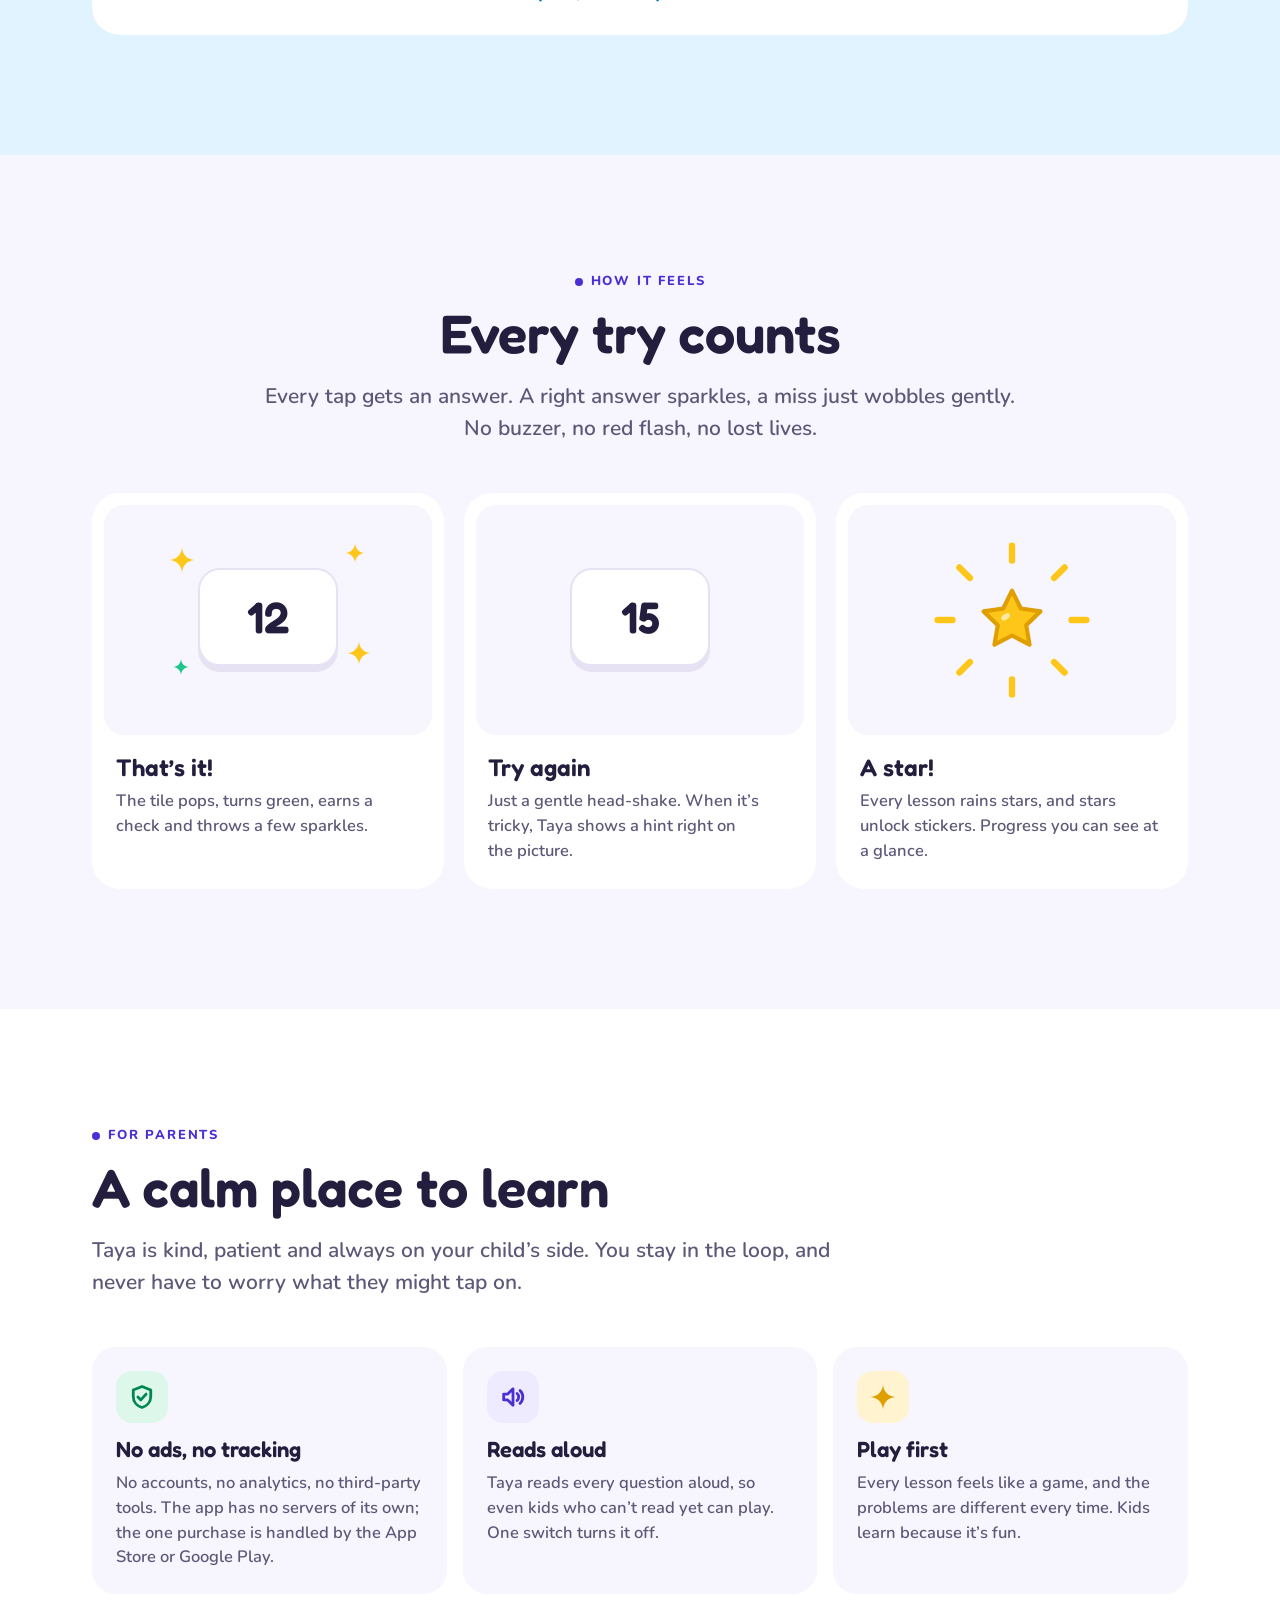
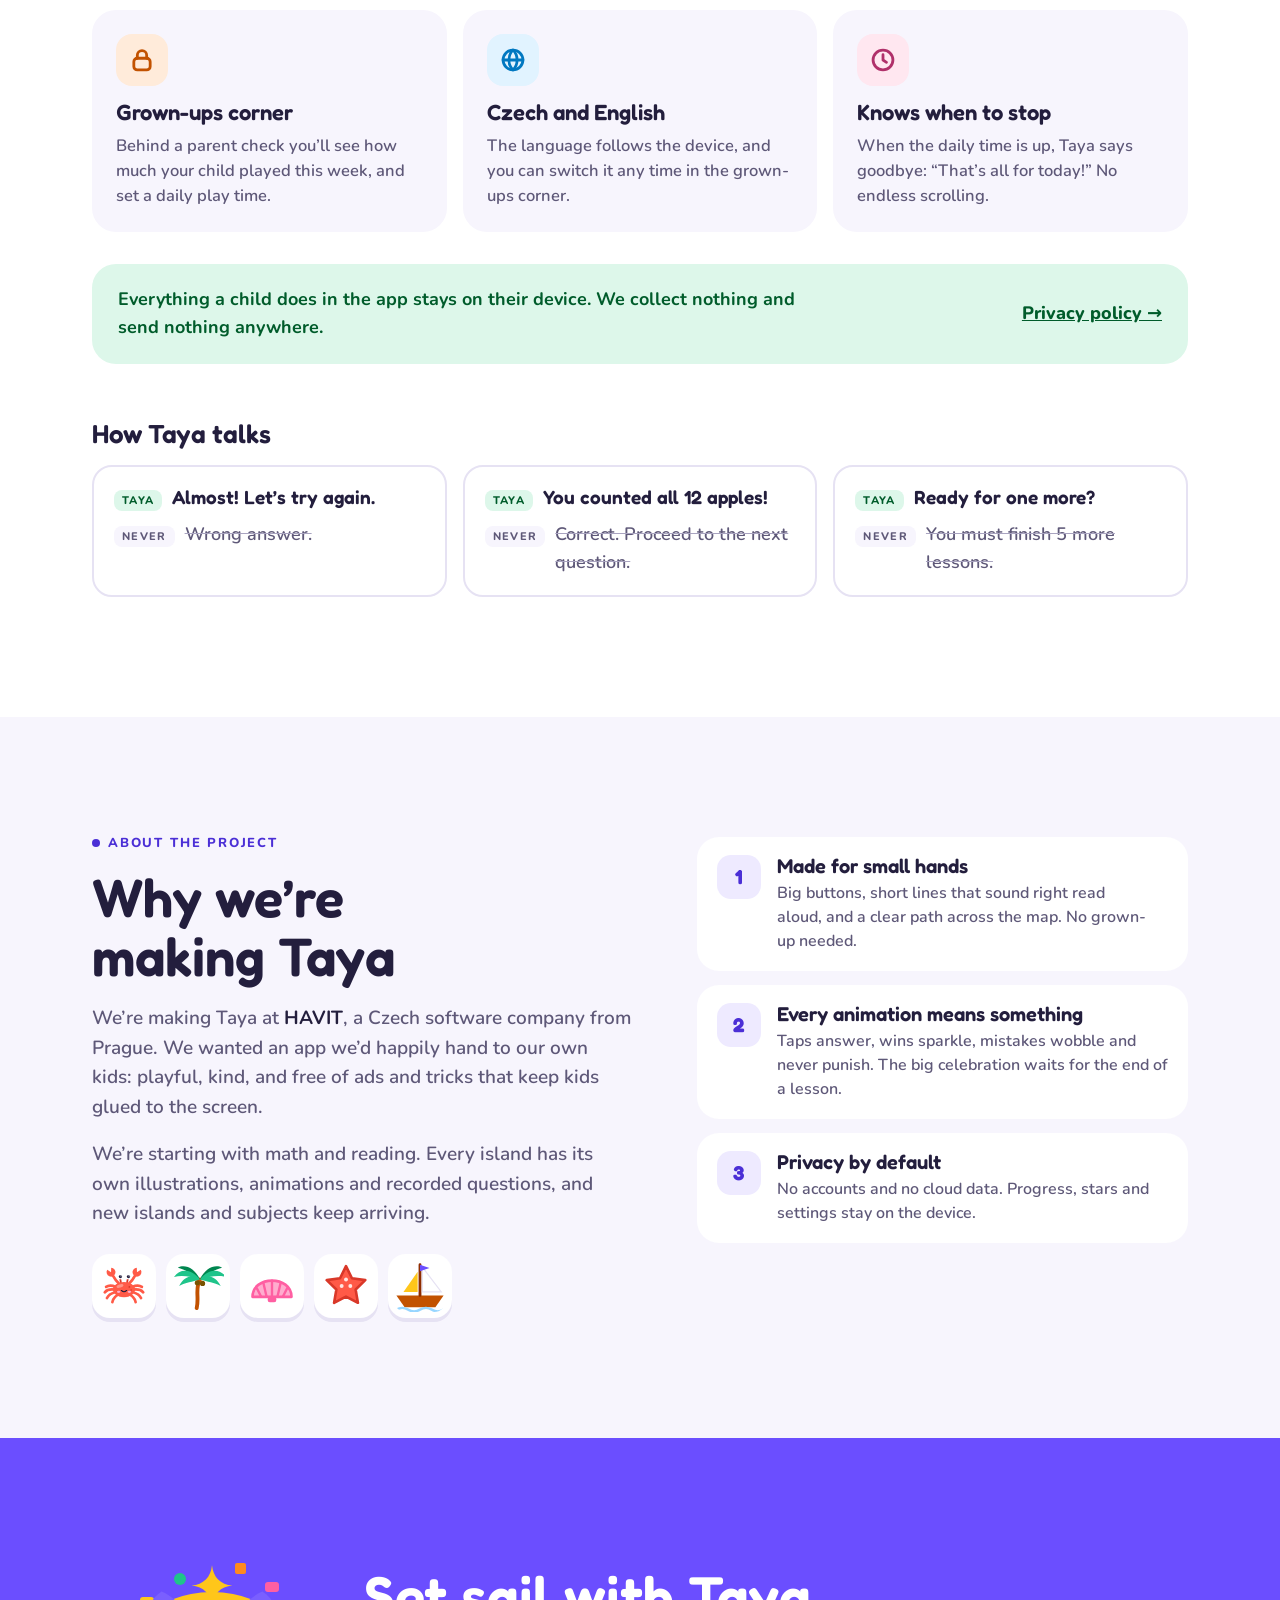
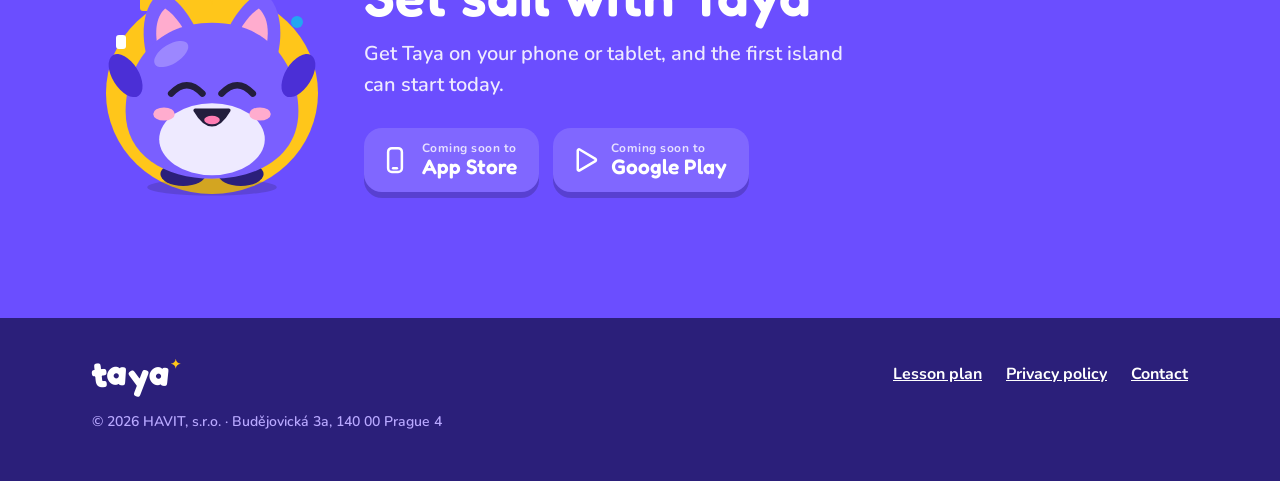
==== commit 3cb6151e: "Privacy policy: Full Taya purchase through the App Store and Google Play Taya is no longer promised " ====
--- a/index.html
+++ b/index.html
@@ -447,7 +447,7 @@
       <article class="pillar reveal">
         <span class="ic" style="background:#DDF7EA"><svg viewBox="0 0 24 24" fill="none" stroke="#00864F" stroke-width="2.4" stroke-linecap="round" stroke-linejoin="round" aria-hidden="true"><path d="M12 3l7.5 3v5.5c0 4.6-3.2 8.2-7.5 9.5-4.3-1.3-7.5-4.9-7.5-9.5V6L12 3z"/><path d="M8.5 12l2.5 2.5 4.5-5"/></svg></span>
         <h3><span lang="cs">Bez reklam a sledování</span><span lang="en">No ads, no tracking</span></h3>
-        <p><span lang="cs">Žádné účty, žádná analytika, žádné nástroje třetích stran. Aplikace se k internetu vůbec nepřipojuje.</span><span lang="en">No accounts, no analytics, no third-party tools. The app never connects to the internet.</span></p>
+        <p><span lang="cs">Žádné účty, žádná analytika, žádné nástroje třetích stran. Aplikace nemá vlastní servery; jediný nákup vyřizuje App Store nebo Google Play.</span><span lang="en">No accounts, no analytics, no third-party tools. The app has no servers of its own; the one purchase is handled by the App Store or Google Play.</span></p>
       </article>
       <article class="pillar reveal">
         <span class="ic" style="background:#EEEAFF"><svg viewBox="0 0 24 24" fill="none" stroke="#4B2FD6" stroke-width="2.4" stroke-linecap="round" stroke-linejoin="round" aria-hidden="true"><path d="M4 9.5v5h3.5L12 19V5L7.5 9.5H4z"/><path d="M15.5 9a4 4 0 0 1 0 6"/><path d="M18 6.5a7.5 7.5 0 0 1 0 11"/></svg></span>
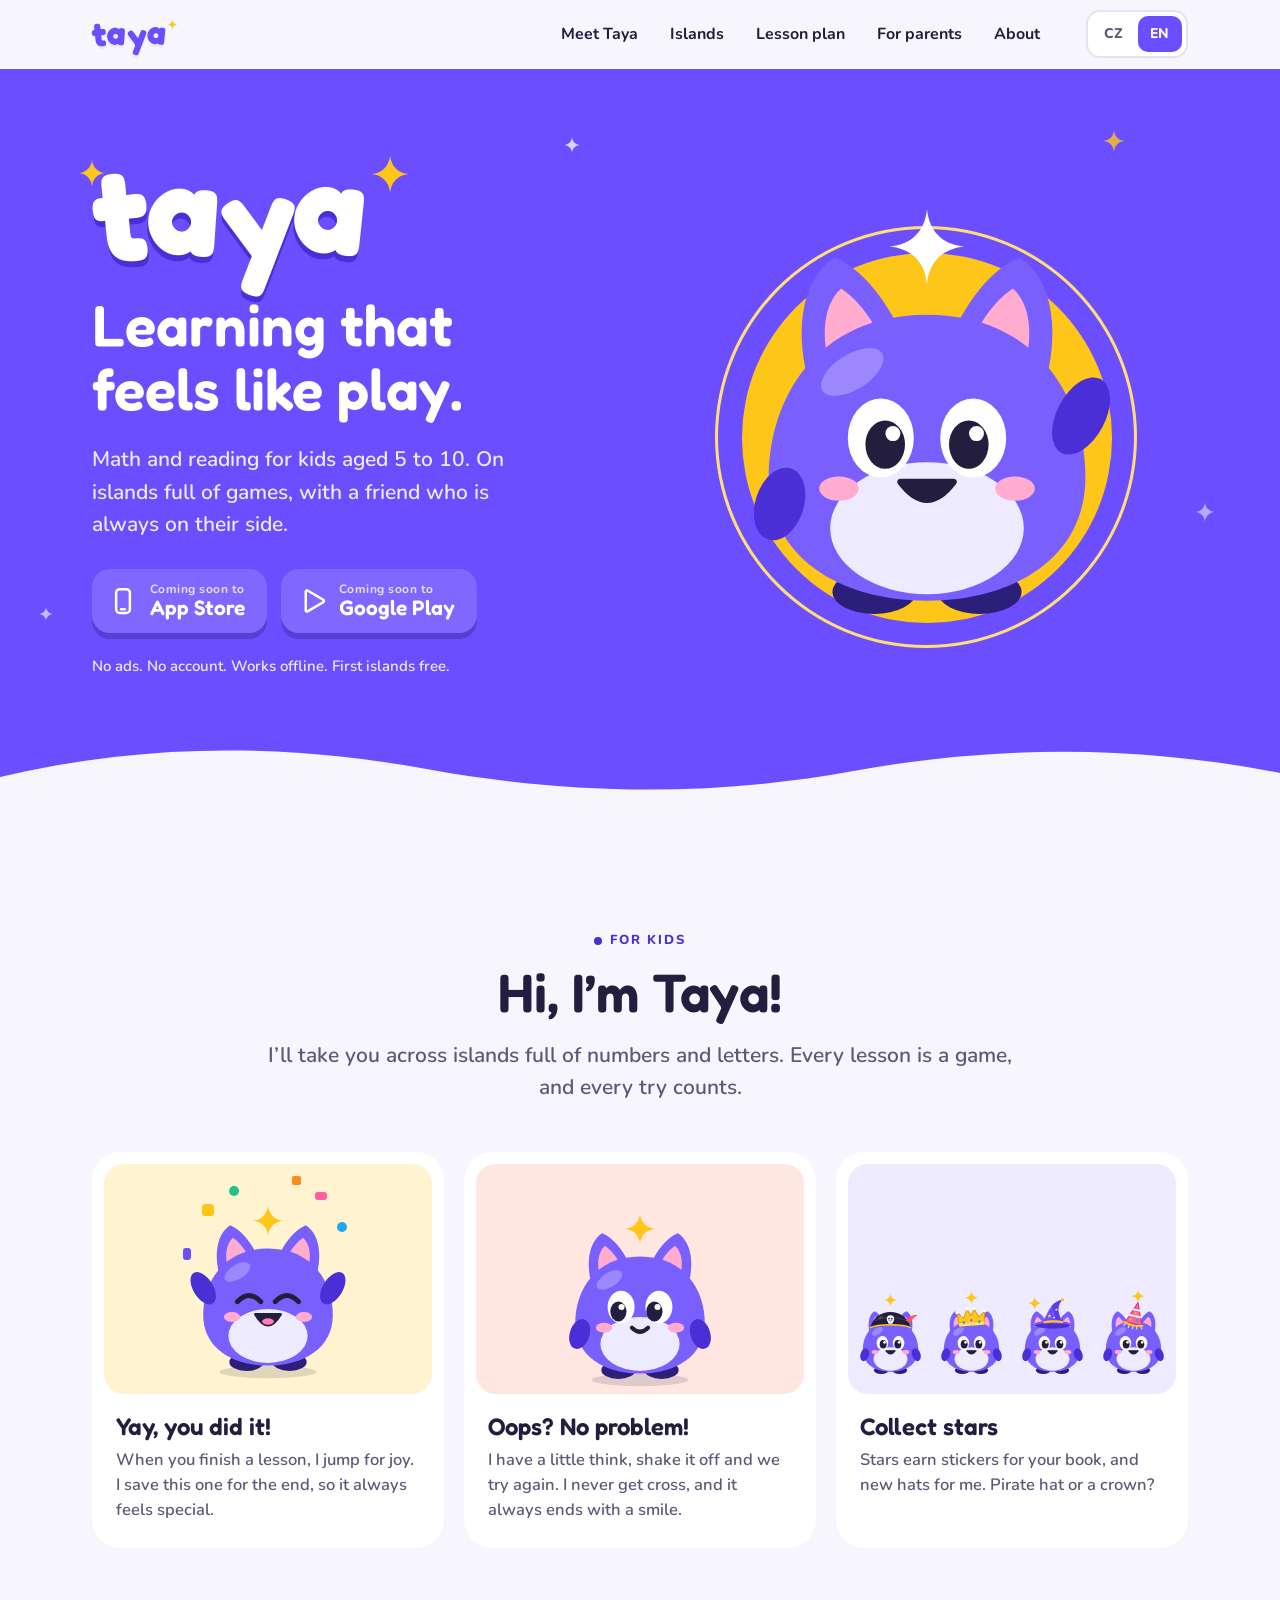
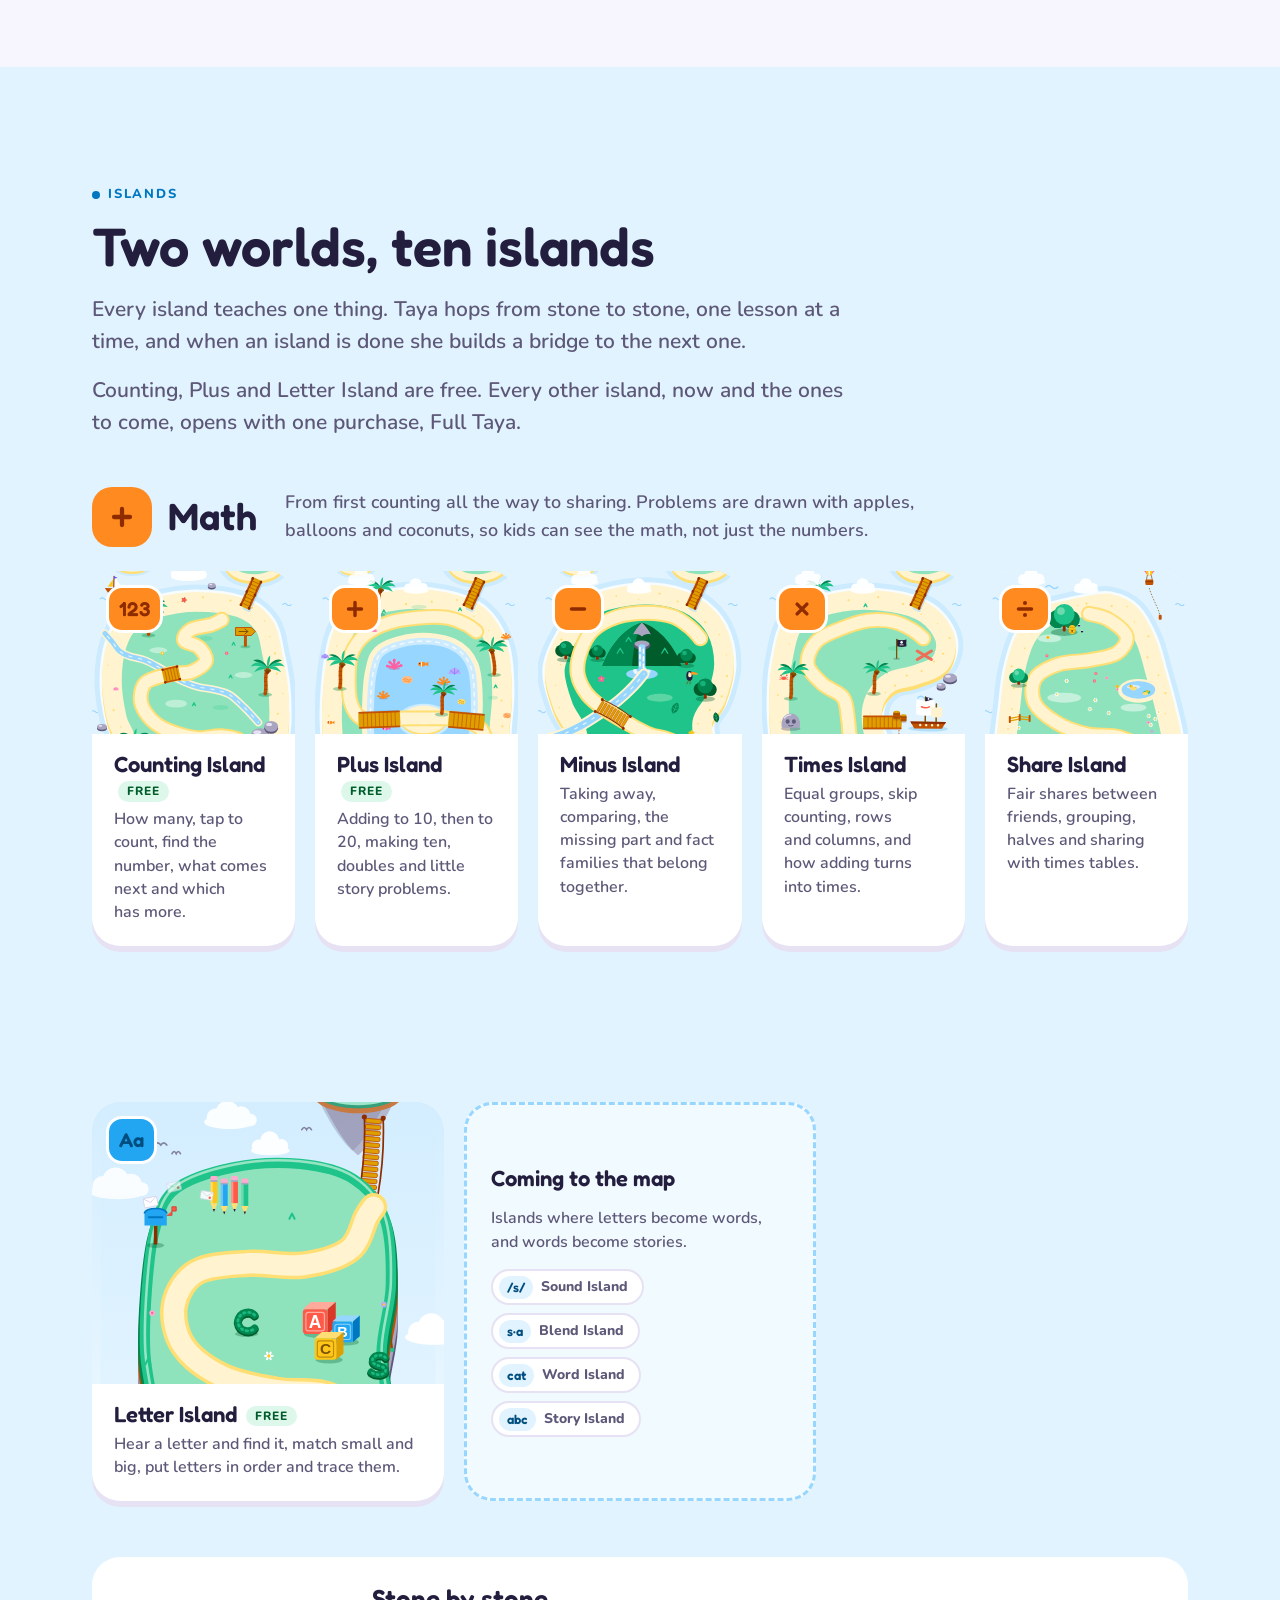
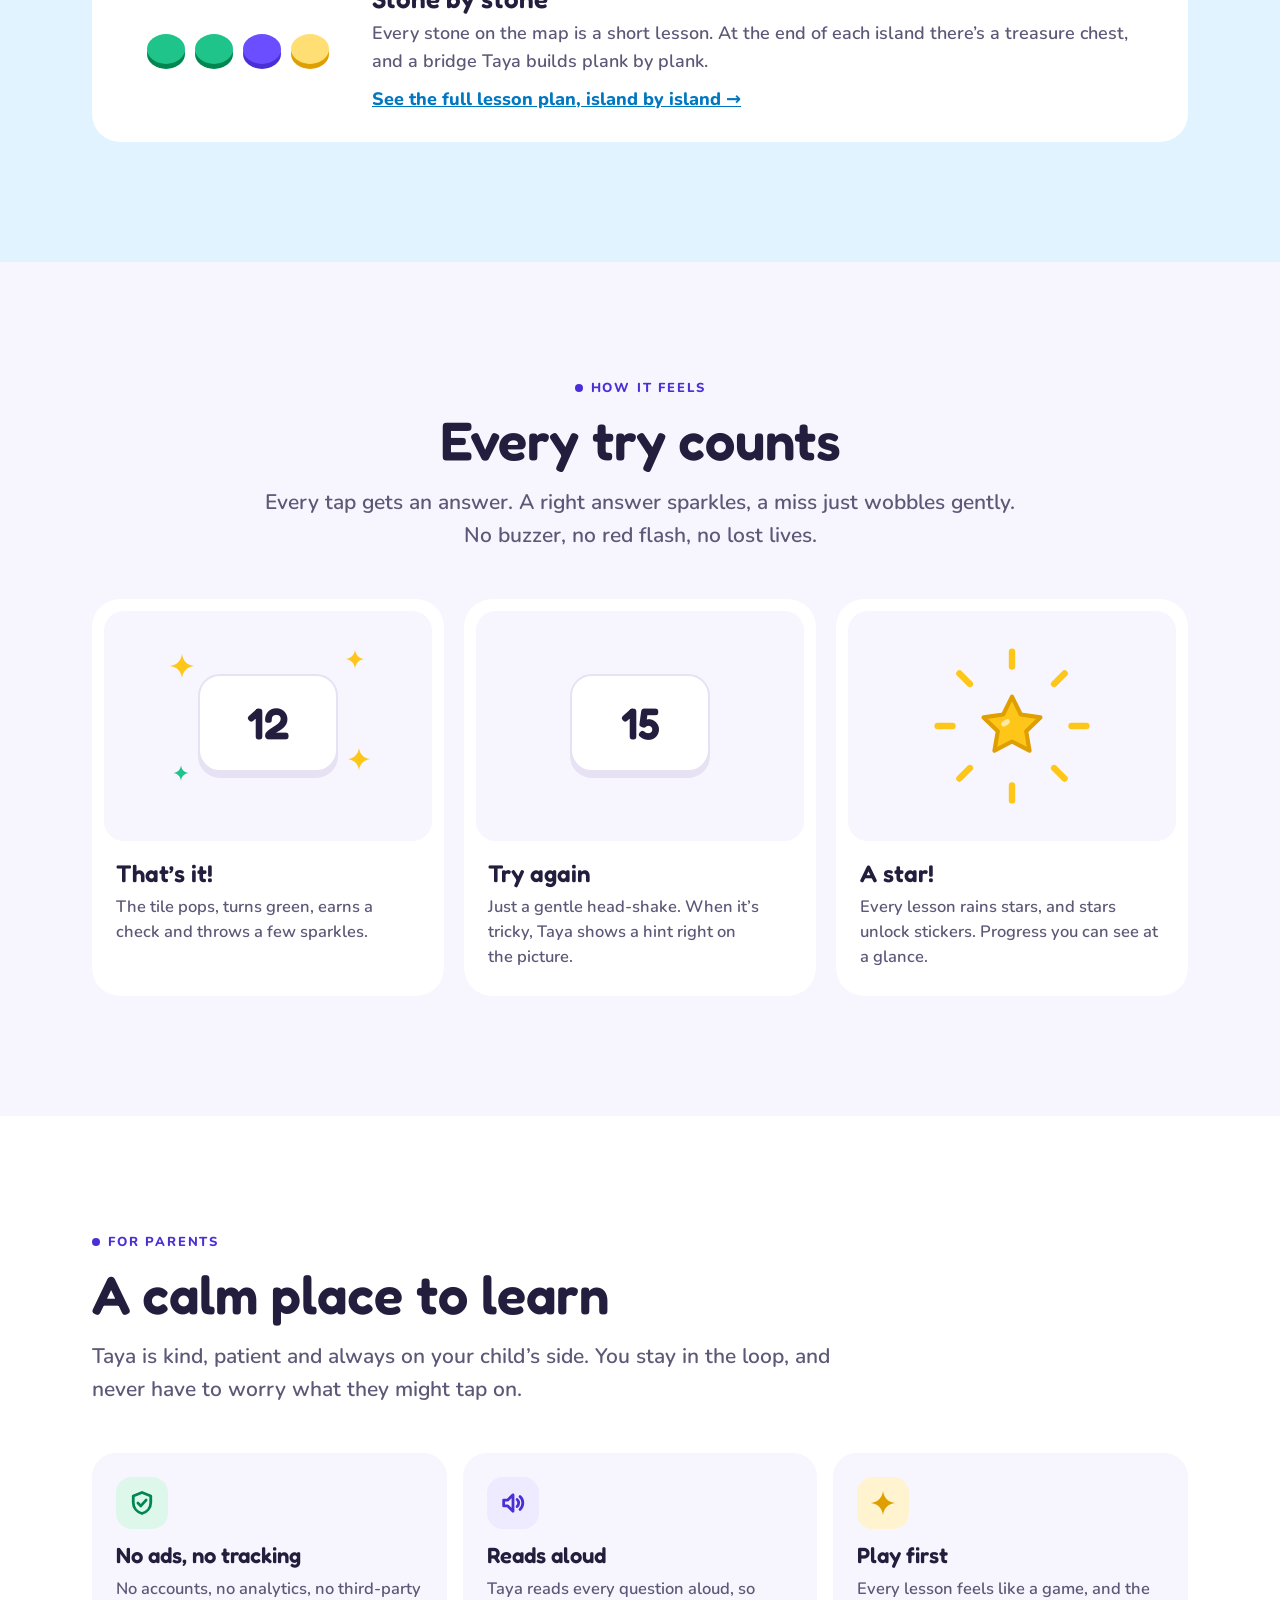
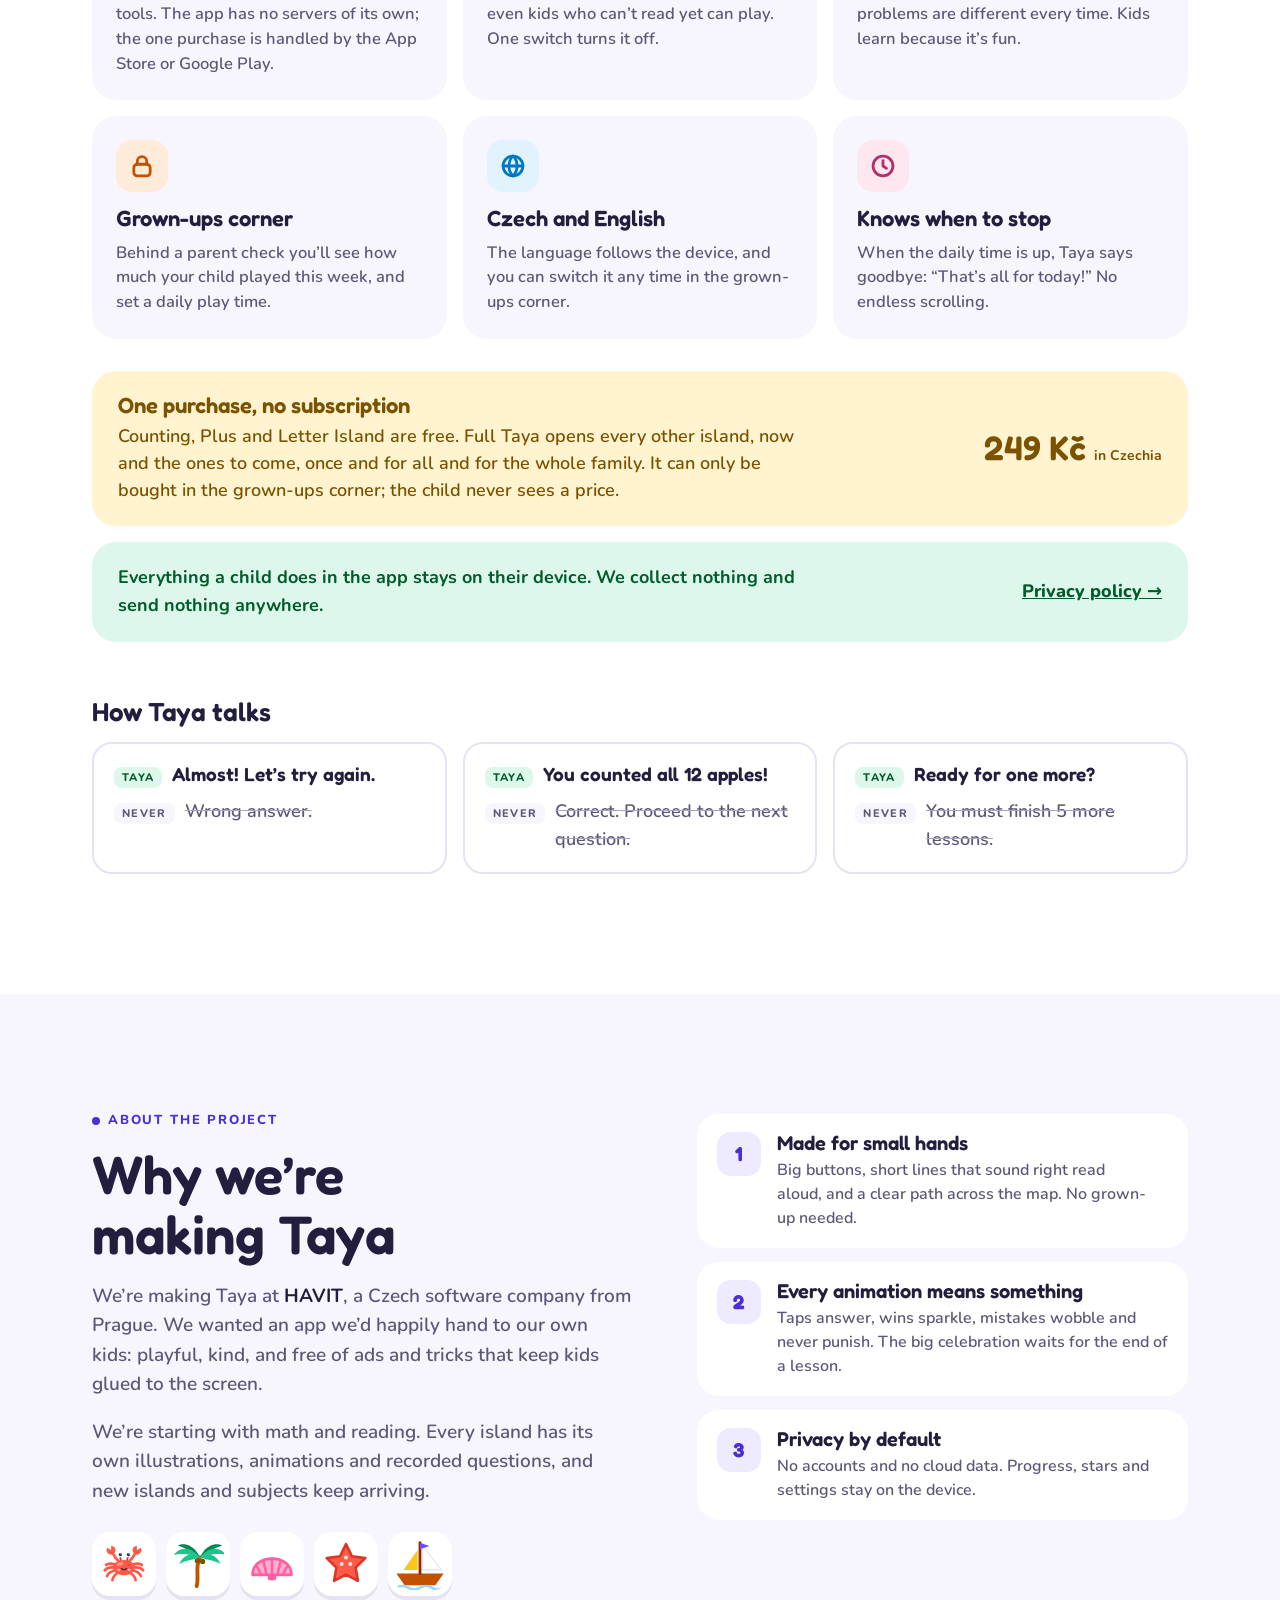
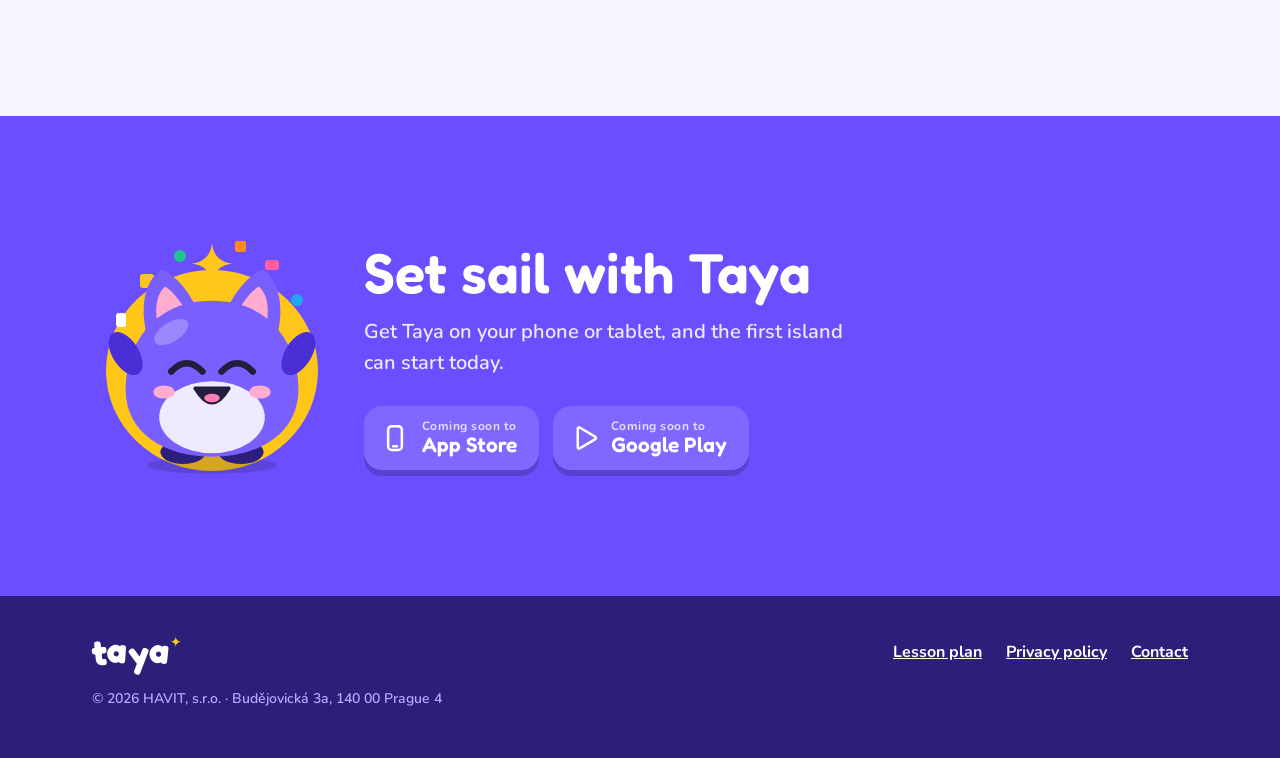
==== commit c8fa86bc: "Homepage: which islands are free, and Full Taya for 249 Kč Hero note says the first islands are free" ====
--- a/index.html
+++ b/index.html
@@ -80,7 +80,7 @@
           <span class="t"><small><span lang="cs">Stáhnout na</span><span lang="en">Get it on</span></small><strong>Google Play</strong></span>
         </a>
       </div>
-      <p class="note"><span lang="cs">Bez reklam. Bez účtu. Funguje i bez internetu.</span><span lang="en">No ads. No account. Works offline.</span></p>
+      <p class="note"><span lang="cs">Bez reklam. Bez účtu. Funguje i bez internetu. První ostrovy zdarma.</span><span lang="en">No ads. No account. Works offline. First islands free.</span></p>
     </div>
 
     <button type="button" class="stage">
@@ -279,6 +279,10 @@
         <span lang="cs">Každý ostrov učí jednu věc. Taya skáče po kamenech, jedna lekce za druhou, a když je ostrov hotový, postaví most a vydá se na další.</span>
         <span lang="en">Every island teaches one thing. Taya hops from stone to stone, one lesson at a time, and when an island is done she builds a bridge to the next one.</span>
       </p>
+      <p>
+        <span lang="cs">Ostrov počítání, sčítání a písmen jsou zdarma. Všechny ostatní, dnešní i budoucí, otevře jeden nákup Celá Taya.</span>
+        <span lang="en">Counting, Plus and Letter Island are free. Every other island, now and the ones to come, opens with one purchase, Full Taya.</span>
+      </p>
     </div>
 
     <div class="world math">
@@ -292,7 +296,7 @@
           <div class="map"><img src="assets/islands/counting.svg" width="606" height="834" loading="lazy" alt=""></div>
           <span class="sym" aria-hidden="true">123</span>
           <div class="body">
-            <h4><span lang="cs">Ostrov počítání</span><span lang="en">Counting Island</span></h4>
+            <h4><span lang="cs">Ostrov počítání</span><span lang="en">Counting Island</span> <span class="free"><span lang="cs">zdarma</span><span lang="en">free</span></span></h4>
             <p><span lang="cs">Kolik jich je, ťukni a spočítej, najdi číslo, co přijde dál a čeho je víc.</span><span lang="en">How many, tap to count, find the number, what comes next and which has more.</span></p>
           </div>
         </article>
@@ -300,7 +304,7 @@
           <div class="map"><img src="assets/islands/plus.svg" width="606" height="834" loading="lazy" alt=""></div>
           <span class="sym" aria-hidden="true"><svg viewBox="0 0 24 24" width="26" height="26" fill="none" stroke="#8E2C00" stroke-width="3.2" stroke-linecap="round"><path d="M12 6v12M6 12h12"/></svg></span>
           <div class="body">
-            <h4><span lang="cs">Ostrov sčítání</span><span lang="en">Plus Island</span></h4>
+            <h4><span lang="cs">Ostrov sčítání</span><span lang="en">Plus Island</span> <span class="free"><span lang="cs">zdarma</span><span lang="en">free</span></span></h4>
             <p><span lang="cs">Sčítání do 10 a pak do 20, doplňování do desítky, dvojice a malé slovní úlohy.</span><span lang="en">Adding to 10, then to 20, making ten, doubles and little story problems.</span></p>
           </div>
         </article>
@@ -342,7 +346,7 @@
           <div class="map"><img src="assets/islands/letter.svg" width="606" height="834" loading="lazy" alt=""></div>
           <span class="sym" aria-hidden="true">Aa</span>
           <div class="body">
-            <h4><span lang="cs">Ostrov písmen</span><span lang="en">Letter Island</span></h4>
+            <h4><span lang="cs">Ostrov písmen</span><span lang="en">Letter Island</span> <span class="free"><span lang="cs">zdarma</span><span lang="en">free</span></span></h4>
             <p><span lang="cs">Najdi písmeno podle zvuku, spoj malé s velkým, seřaď je a obtáhni prstem.</span><span lang="en">Hear a letter and find it, match small and big, put letters in order and trace them.</span></p>
           </div>
         </article>
@@ -476,6 +480,13 @@
       </article>
     </div>
 
+    <div class="price-strip reveal">
+      <div>
+        <h3><span lang="cs">Jeden nákup, žádné předplatné</span><span lang="en">One purchase, no subscription</span></h3>
+        <p><span lang="cs">Ostrov počítání, sčítání a písmen jsou zdarma. Celá Taya otevře všechny ostatní ostrovy, dnešní i budoucí, jednou provždy a pro celou rodinu. Koupit ji jde jen v koutku pro rodiče, dítě cenu nikdy nevidí.</span><span lang="en">Counting, Plus and Letter Island are free. Full Taya opens every other island, now and the ones to come, once and for all and for the whole family. It can only be bought in the grown-ups corner; the child never sees a price.</span></p>
+      </div>
+      <strong class="price"><span lang="cs">249 Kč</span><span lang="en">249 Kč <small>in Czechia</small></span></strong>
+    </div>
     <div class="privacy-strip reveal">
       <p><span lang="cs">Vše, co dítě v aplikaci udělá, zůstává jen v jeho zařízení. Nic nesbíráme a nikam nic neposíláme.</span><span lang="en">Everything a child does in the app stays on their device. We collect nothing and send nothing anywhere.</span></p>
       <a href="privacy/"><span lang="cs">Zásady ochrany soukromí →</span><span lang="en">Privacy policy →</span></a>
--- a/assets/site.css
+++ b/assets/site.css
@@ -187,6 +187,7 @@
 .island .sym { position: absolute; top: 14px; left: 14px; min-width: 48px; height: 48px; padding: 0 10px; border-radius: 16px; display: flex; align-items: center; justify-content: center; font: 600 20px/1 var(--display); border: 3px solid var(--white); }
 .island .body { padding: 18px 22px 22px; display: flex; flex-direction: column; gap: 6px; }
 .island h4 { margin: 0; font: 600 22px/1.15 var(--display); }
+.island .free { display: inline-block; vertical-align: middle; margin-left: 4px; padding: 3px 9px; border-radius: 999px; background: var(--mint-100); color: var(--mint-900); font: 800 12px/1.2 var(--body); letter-spacing: .08em; text-transform: uppercase; }
 .island p { font-size: 16px; color: var(--slate); line-height: 1.45; }
 .math .sym, .math .world-badge { background: var(--tang-500); color: var(--tang-900); }
 .words .sym, .words .world-badge { background: var(--sky-500); color: var(--sky-900); }
@@ -221,6 +222,12 @@
 .pillar .ic svg { width: 28px; height: 28px; }
 .pillar h3 { font-size: 22px; }
 .pillar p { font-size: 16.5px; color: var(--slate); line-height: 1.5; }
+.price-strip { margin-top: 32px; display: flex; flex-wrap: wrap; gap: 12px 24px; align-items: center; justify-content: space-between; border-radius: 24px; background: var(--sun-100); padding: 22px 26px; }
+.price-strip h3 { font-size: 22px; color: var(--sun-900); margin-bottom: 6px; }
+.price-strip p { color: var(--sun-900); max-width: 62ch; line-height: 1.5; }
+.price-strip .price { font: 600 34px/1 var(--display); color: var(--sun-900); white-space: nowrap; }
+.price-strip .price small { font: 700 14px/1 var(--body); }
+.price-strip + .privacy-strip { margin-top: 16px; }
 .privacy-strip { margin-top: 32px; display: flex; flex-wrap: wrap; gap: 16px 24px; align-items: center; justify-content: space-between; border-radius: 24px; background: var(--mint-100); padding: 22px 26px; }
 .privacy-strip p { color: var(--mint-900); font-weight: 700; max-width: 62ch; }
 .privacy-strip a { font-weight: 800; color: var(--mint-900); }
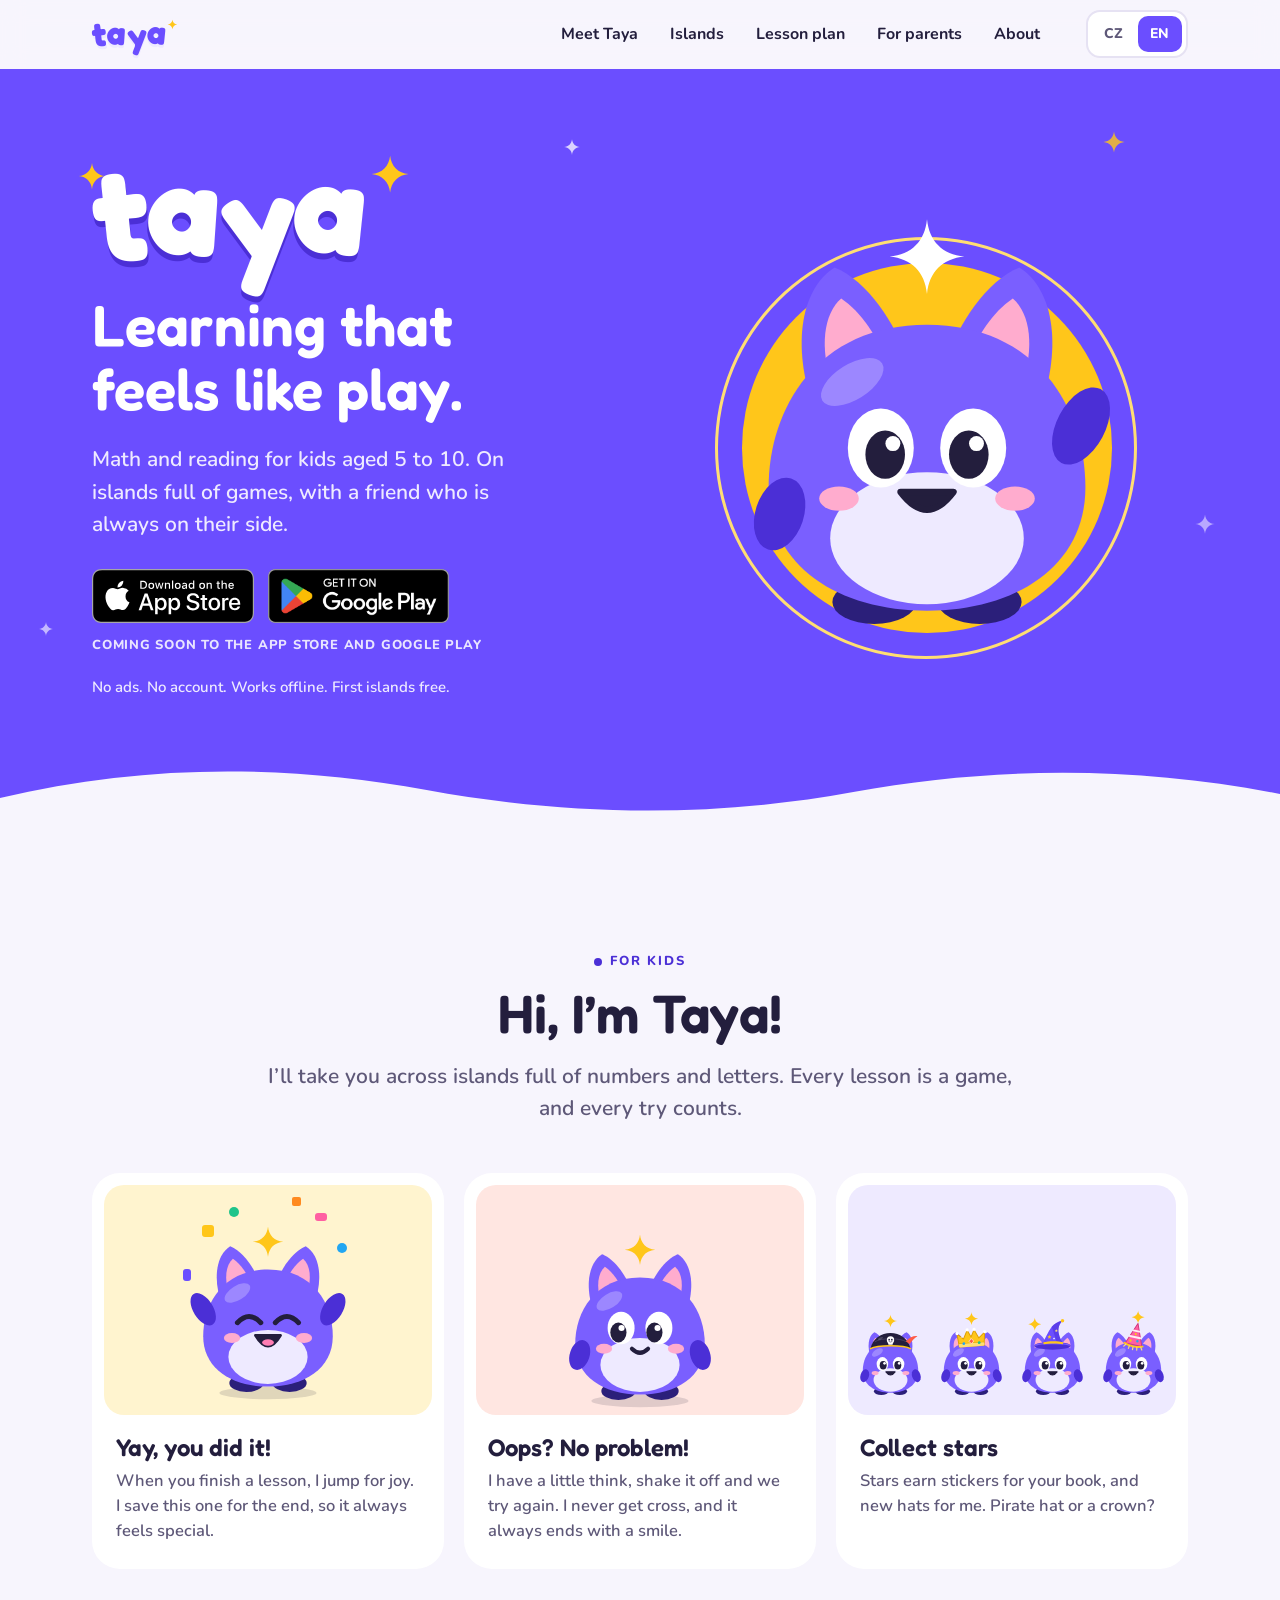
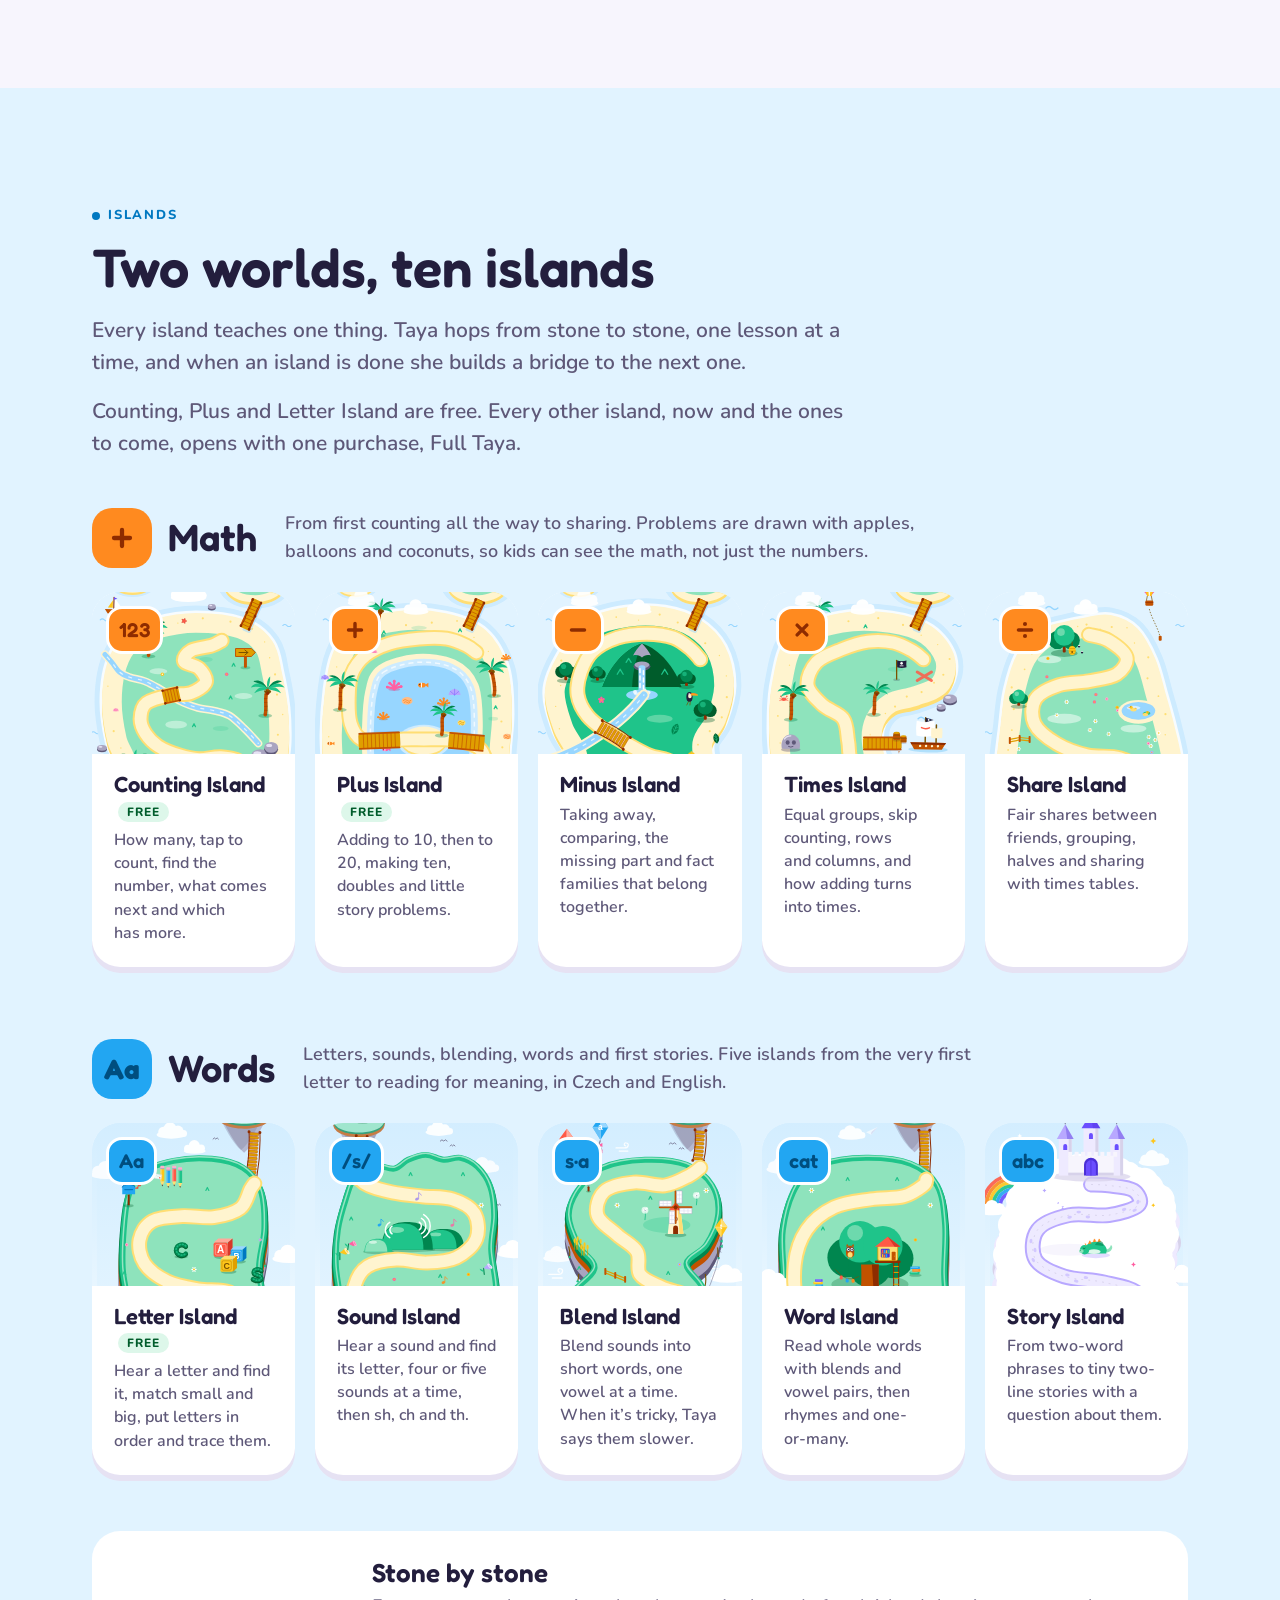
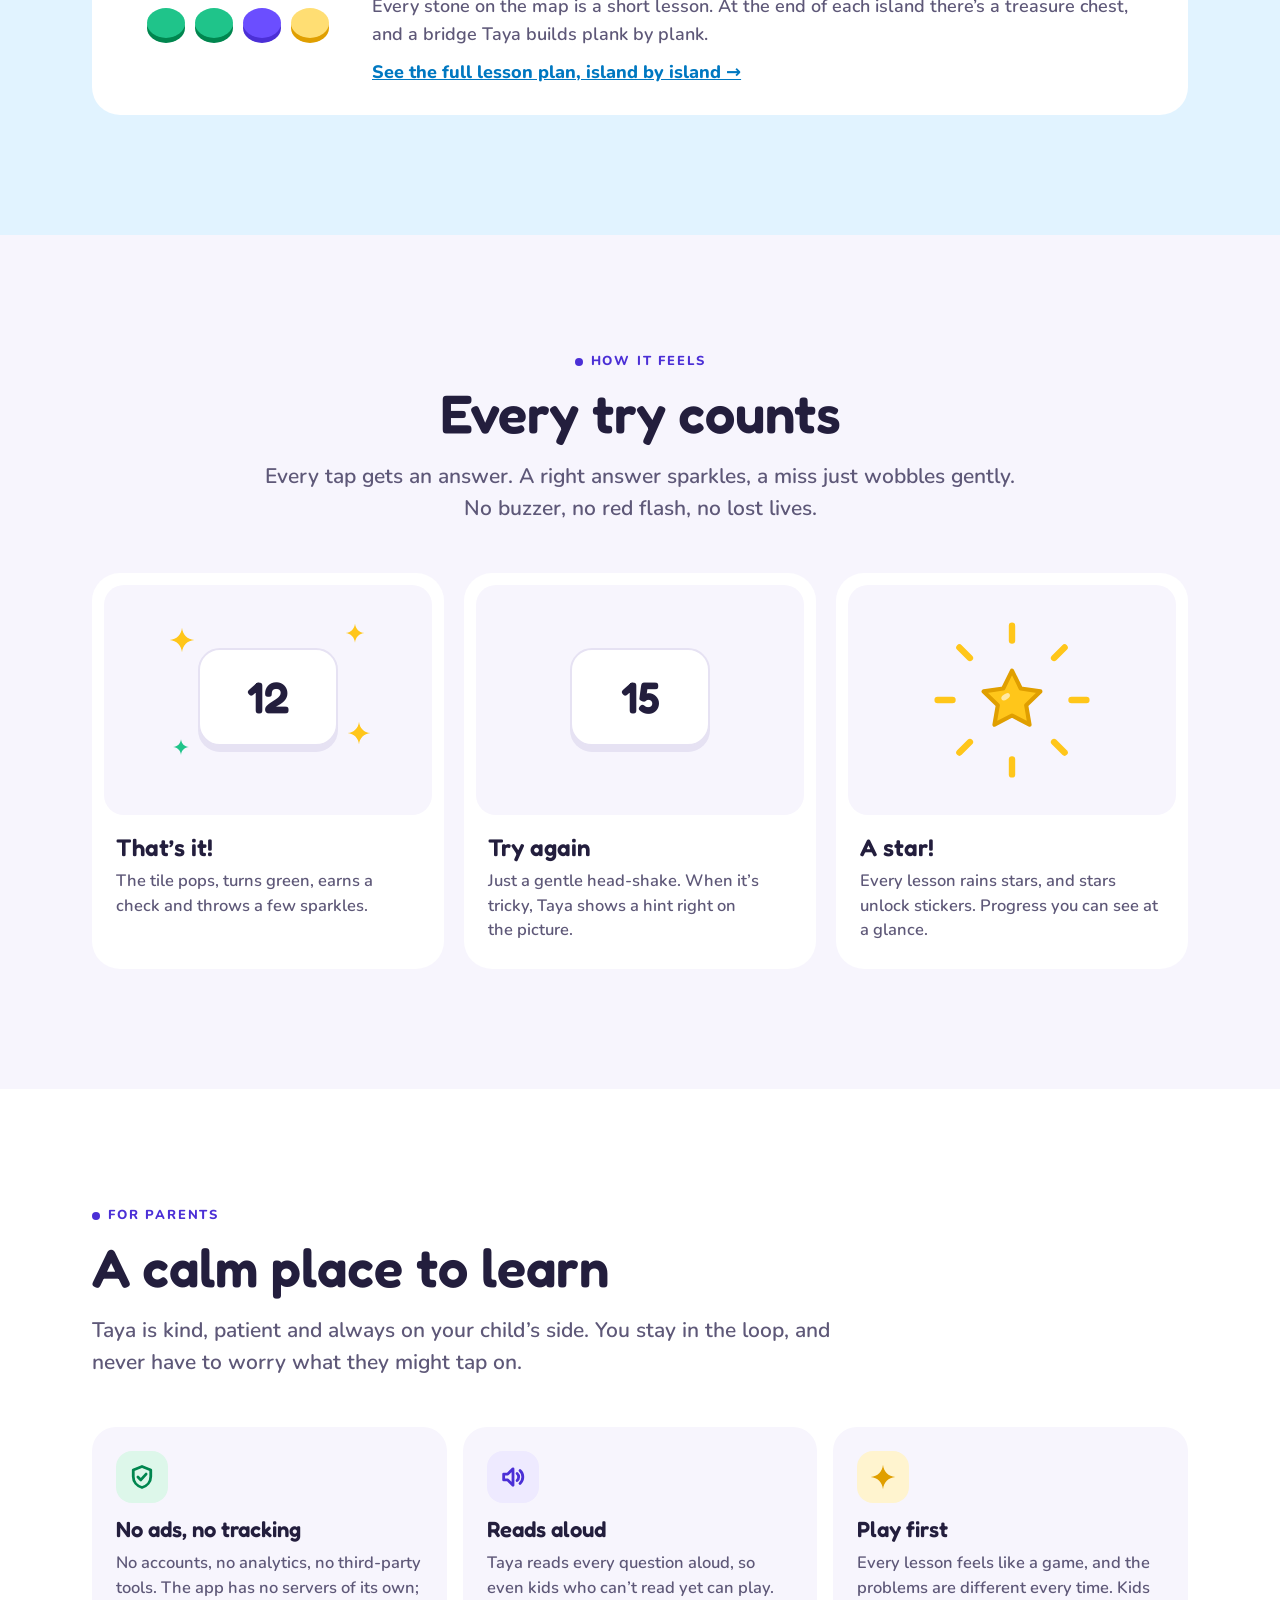
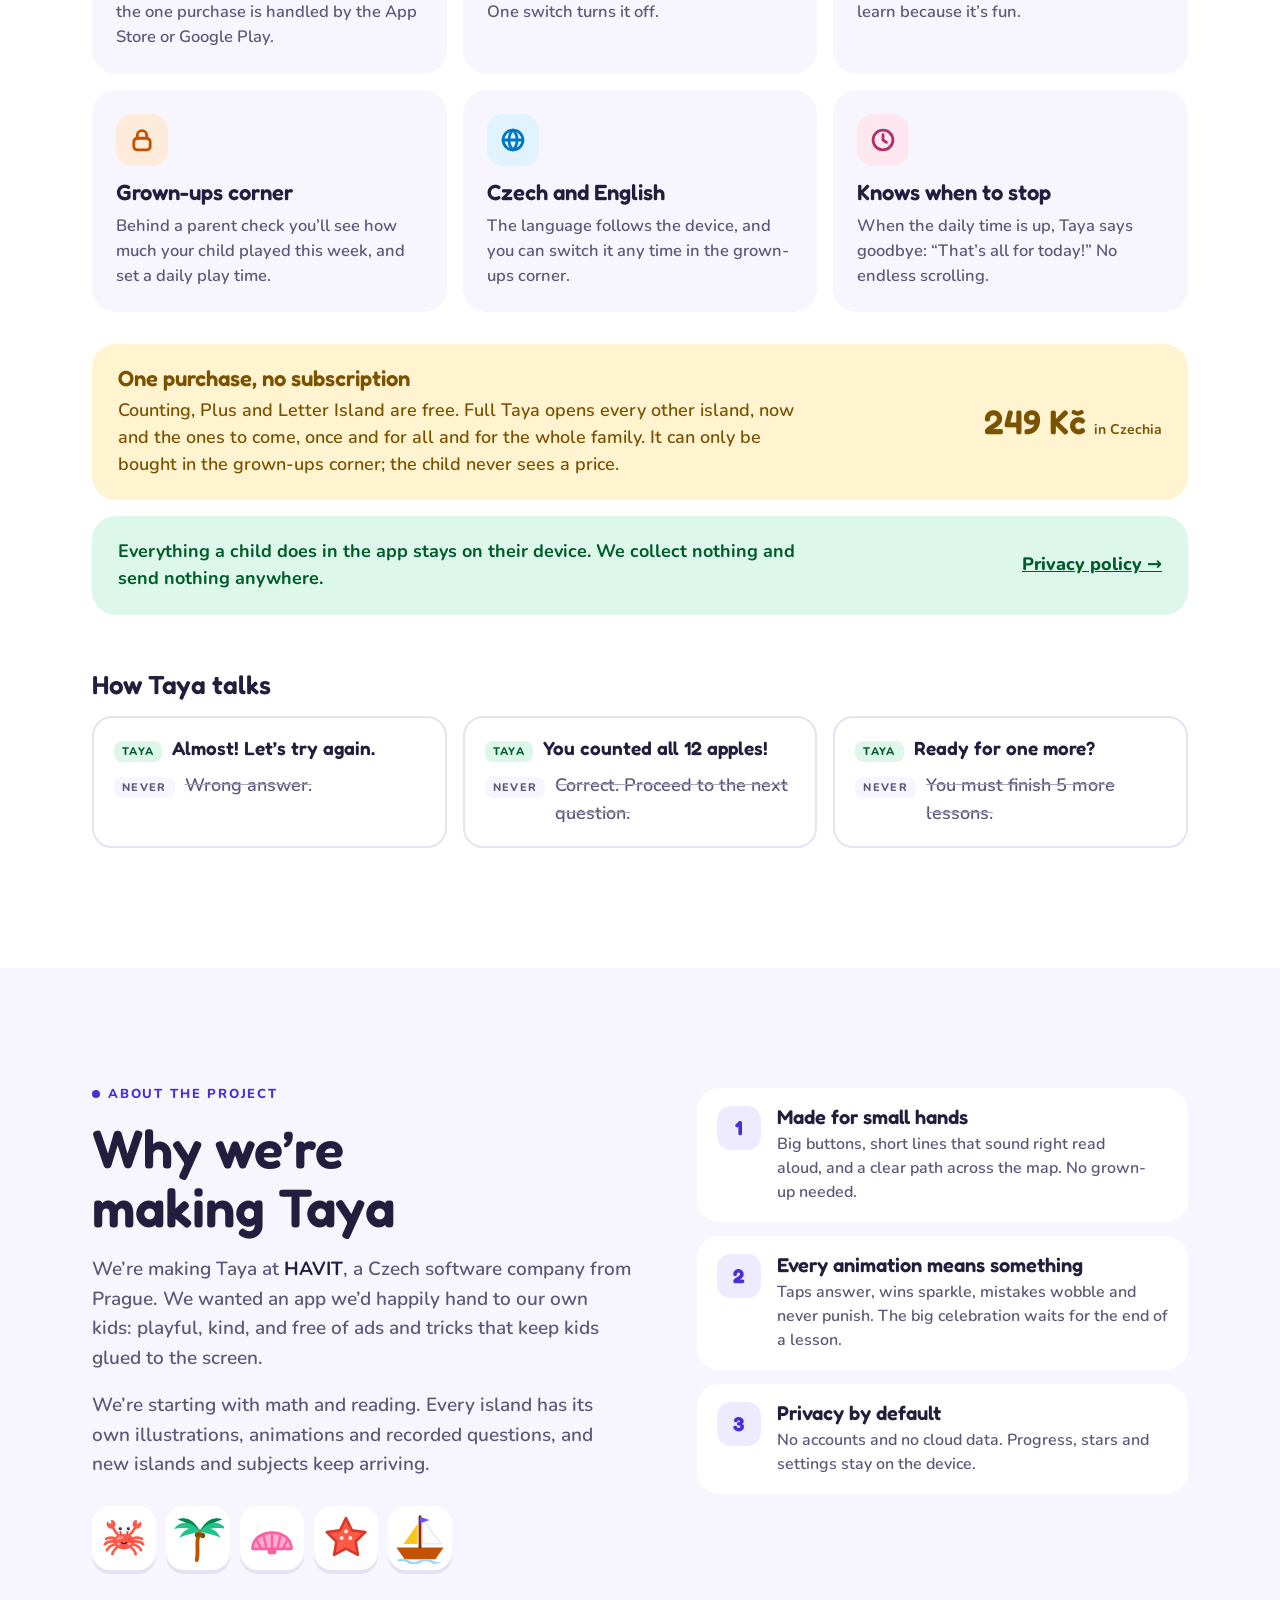
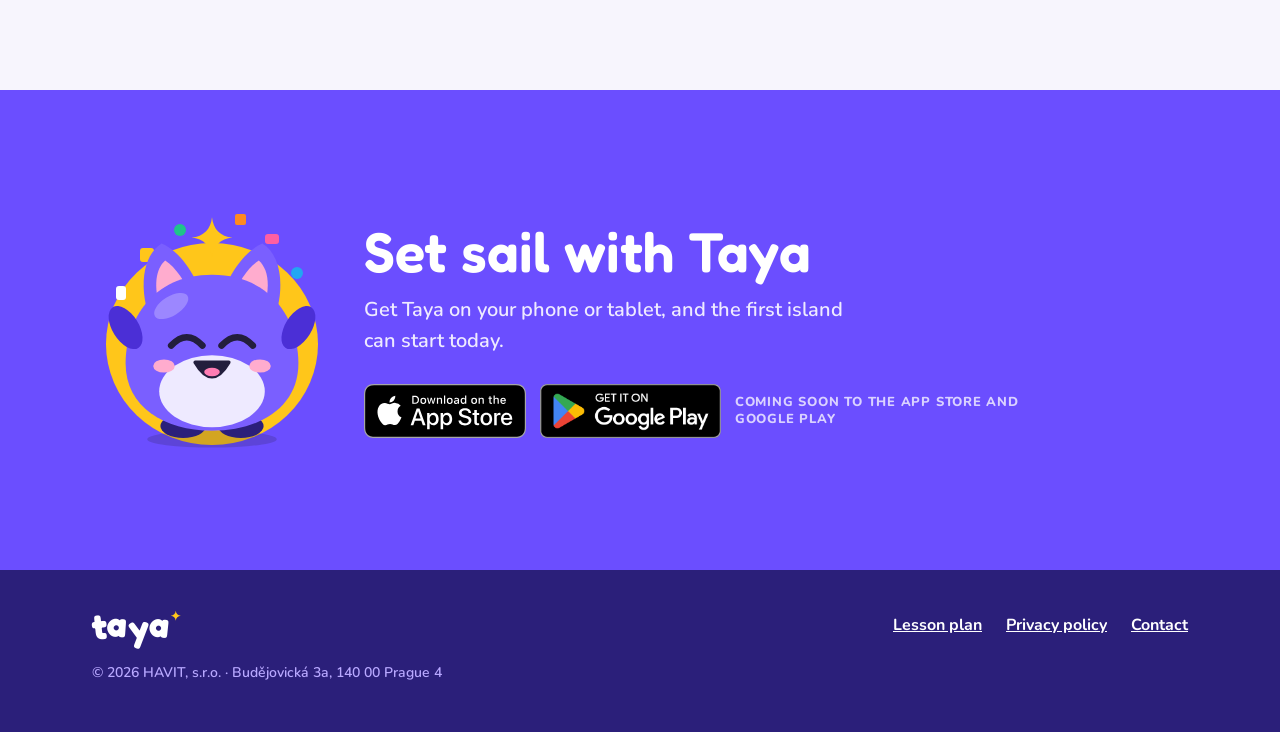
==== commit 72672973: "All ten islands on the site; official App Store and Google Play badges Islands: Sound, Blend, Word a" ====
--- a/index.html
+++ b/index.html
@@ -25,8 +25,6 @@
 
 <svg width="0" height="0" style="position:absolute" aria-hidden="true">
   <symbol id="sp" viewBox="0 0 24 24"><path d="M12 1.5C12.6 7.4 16.6 11.4 22.5 12C16.6 12.6 12.6 16.6 12 22.5C11.4 16.6 7.4 12.6 1.5 12C7.4 11.4 11.4 7.4 12 1.5Z"/></symbol>
-  <symbol id="i-phone" viewBox="0 0 24 24"><rect x="6.5" y="2.5" width="11" height="19" rx="3" fill="none" stroke="currentColor" stroke-width="2"/><path d="M10.5 18.5h3" stroke="currentColor" stroke-width="2" stroke-linecap="round"/></symbol>
-  <symbol id="i-play" viewBox="0 0 24 24"><path d="M7 4.5v15a1 1 0 0 0 1.5.86l12.6-7.5a1 1 0 0 0 0-1.72L8.5 3.64A1 1 0 0 0 7 4.5Z" fill="none" stroke="currentColor" stroke-width="2" stroke-linejoin="round"/></symbol>
 </svg>
 
 <header class="topbar" id="top">
@@ -71,14 +69,8 @@
         <span lang="en">Math and reading for kids aged 5 to 10. On islands full of games, with a friend who is always on their side.</span>
       </p>
       <div class="stores">
-        <a class="store" data-store="ios" href="#stahnout">
-          <svg aria-hidden="true"><use href="#i-phone"/></svg>
-          <span class="t"><small><span lang="cs">Stáhnout v</span><span lang="en">Download on the</span></small><strong>App Store</strong></span>
-        </a>
-        <a class="store" data-store="android" href="#stahnout">
-          <svg aria-hidden="true"><use href="#i-play"/></svg>
-          <span class="t"><small><span lang="cs">Stáhnout na</span><span lang="en">Get it on</span></small><strong>Google Play</strong></span>
-        </a>
+        <a class="store" data-store="ios" data-name="App Store" href="#stahnout"><img lang="cs" src="assets/badges/app-store-cs.svg" width="120" height="40" alt="Stáhnout v App Store"><img lang="en" src="assets/badges/app-store-en.svg" width="120" height="40" alt="Download on the App Store"></a>
+        <a class="store" data-store="android" data-name="Google Play" href="#stahnout"><img lang="cs" src="assets/badges/google-play-cs.png" width="646" height="192" alt="Rozjeďte to na Google Play"><img lang="en" src="assets/badges/google-play-en.png" width="564" height="168" alt="Get it on Google Play"></a>
       </div>
       <p class="note"><span lang="cs">Bez reklam. Bez účtu. Funguje i bez internetu. První ostrovy zdarma.</span><span lang="en">No ads. No account. Works offline. First islands free.</span></p>
     </div>
@@ -339,7 +331,7 @@
       <div class="world-head reveal">
         <span class="world-badge" aria-hidden="true">Aa</span>
         <h3><span lang="cs">Čtení</span><span lang="en">Words</span></h3>
-        <p><span lang="cs">Písmena, hlásky, skládání, slova a první příběhy. Ostrov písmen už je otevřený, další ostrovy se právě kreslí.</span><span lang="en">Letters, sounds, blending, words and first stories. Letter Island is open, and the next islands are being drawn right now.</span></p>
+        <p><span lang="cs">Písmena, hlásky, skládání, slova a první příběhy. Pět ostrovů od prvního písmenka až po čtení s porozuměním, v češtině i angličtině.</span><span lang="en">Letters, sounds, blending, words and first stories. Five islands from the very first letter to reading for meaning, in Czech and English.</span></p>
       </div>
       <div class="islands">
         <article class="island reveal">
@@ -350,16 +342,38 @@
             <p><span lang="cs">Najdi písmeno podle zvuku, spoj malé s velkým, seřaď je a obtáhni prstem.</span><span lang="en">Hear a letter and find it, match small and big, put letters in order and trace them.</span></p>
           </div>
         </article>
-        <div class="soon-card reveal">
-          <h4><span lang="cs">Brzy na mapě</span><span lang="en">Coming to the map</span></h4>
-          <p><span lang="cs">Ostrovy, na kterých se z písmen stanou slova a ze slov příběhy.</span><span lang="en">Islands where letters become words, and words become stories.</span></p>
-          <div class="chips">
-            <span class="chip"><i>/s/</i><span lang="cs">Ostrov hlásek</span><span lang="en">Sound Island</span></span>
-            <span class="chip"><i>s·a</i><span lang="cs">Ostrov skládání</span><span lang="en">Blend Island</span></span>
-            <span class="chip"><i><span lang="cs">les</span><span lang="en">cat</span></i><span lang="cs">Ostrov slov</span><span lang="en">Word Island</span></span>
-            <span class="chip"><i>abc</i><span lang="cs">Ostrov příběhů</span><span lang="en">Story Island</span></span>
-          </div>
-        </div>
+        <article class="island reveal">
+          <div class="map"><img src="assets/islands/sound.svg" width="606" height="834" loading="lazy" alt=""></div>
+          <span class="sym" aria-hidden="true">/s/</span>
+          <div class="body">
+            <h4><span lang="cs">Ostrov hlásek</span><span lang="en">Sound Island</span></h4>
+            <p><span lang="cs">Najdi hlásku, kterou slyšíš, nejdřív samohlásky, pak háčky a ch. A k tomu vytleskej slabiky.</span><span lang="en">Hear a sound and find its letter, four or five sounds at a time, then sh, ch and th.</span></p>
+          </div>
+        </article>
+        <article class="island reveal">
+          <div class="map"><img src="assets/islands/blend.svg" width="606" height="834" loading="lazy" alt=""></div>
+          <span class="sym" aria-hidden="true">s·a</span>
+          <div class="body">
+            <h4><span lang="cs">Ostrov skládání</span><span lang="en">Blend Island</span></h4>
+            <p><span lang="cs">Slož slabiky a hlásky do slova: LA · MA je lama. Když to nejde, Taya je řekne pomalu.</span><span lang="en">Blend sounds into short words, one vowel at a time. When it’s tricky, Taya says them slower.</span></p>
+          </div>
+        </article>
+        <article class="island reveal">
+          <div class="map"><img src="assets/islands/word.svg" width="606" height="834" loading="lazy" alt=""></div>
+          <span class="sym" aria-hidden="true"><span lang="cs">les</span><span lang="en">cat</span></span>
+          <div class="body">
+            <h4><span lang="cs">Ostrov slov</span><span lang="en">Word Island</span></h4>
+            <p><span lang="cs">Čti celá slova, i delší a s háčky. Na konci rýmy a jedno nebo víc.</span><span lang="en">Read whole words with blends and vowel pairs, then rhymes and one-or-many.</span></p>
+          </div>
+        </article>
+        <article class="island reveal">
+          <div class="map"><img src="assets/islands/story.svg" width="606" height="834" loading="lazy" alt=""></div>
+          <span class="sym" aria-hidden="true">abc</span>
+          <div class="body">
+            <h4><span lang="cs">Ostrov příběhů</span><span lang="en">Story Island</span></h4>
+            <p><span lang="cs">Od dvou slov až po malé příběhy s otázkou, co se v nich stalo.</span><span lang="en">From two-word phrases to tiny two-line stories with a question about them.</span></p>
+          </div>
+        </article>
       </div>
     </div>
 
@@ -598,14 +612,8 @@
       <h2><span lang="cs">Vyplujte s Tayou na ostrovy</span><span lang="en">Set sail with Taya</span></h2>
       <p><span lang="cs">Stáhněte si Tayu do telefonu nebo tabletu a první ostrov může začít ještě dnes.</span><span lang="en">Get Taya on your phone or tablet, and the first island can start today.</span></p>
       <div class="stores">
-        <a class="store" data-store="ios" href="#stahnout">
-          <svg aria-hidden="true"><use href="#i-phone"/></svg>
-          <span class="t"><small><span lang="cs">Stáhnout v</span><span lang="en">Download on the</span></small><strong>App Store</strong></span>
-        </a>
-        <a class="store" data-store="android" href="#stahnout">
-          <svg aria-hidden="true"><use href="#i-play"/></svg>
-          <span class="t"><small><span lang="cs">Stáhnout na</span><span lang="en">Get it on</span></small><strong>Google Play</strong></span>
-        </a>
+        <a class="store" data-store="ios" data-name="App Store" href="#stahnout"><img lang="cs" src="assets/badges/app-store-cs.svg" width="120" height="40" alt="Stáhnout v App Store"><img lang="en" src="assets/badges/app-store-en.svg" width="120" height="40" alt="Download on the App Store"></a>
+        <a class="store" data-store="android" data-name="Google Play" href="#stahnout"><img lang="cs" src="assets/badges/google-play-cs.png" width="646" height="192" alt="Rozjeďte to na Google Play"><img lang="en" src="assets/badges/google-play-en.png" width="564" height="168" alt="Get it on Google Play"></a>
       </div>
     </div>
   </div>
--- a/assets/site.css
+++ b/assets/site.css
@@ -81,23 +81,16 @@
 .langs button[aria-pressed="true"] { background: var(--iris-500); color: var(--white); }
 @media (min-width: 860px) { .topnav { display: flex; } }
 
-/* ---------- Lip buttons (store) ---------- */
-.stores { display: flex; flex-wrap: wrap; gap: 14px; }
-.store {
-  display: inline-flex; align-items: center; gap: 12px;
-  min-height: 64px; padding: 10px 22px 10px 16px; border-radius: 18px;
-  background: var(--ink); color: var(--white); text-decoration: none;
-  box-shadow: 0 6px 0 #000; transition: transform 90ms ease-out, box-shadow 90ms ease-out;
-}
-.store:hover { color: var(--white); }
-.store:active { transform: translateY(6px); box-shadow: 0 0 0 transparent; transition-duration: 90ms; }
-.store svg { width: 30px; height: 30px; flex: none; }
-.store .t { display: flex; flex-direction: column; line-height: 1.1; }
-.store small { font: 700 12px/1.2 var(--body); letter-spacing: .04em; opacity: .8; }
-.store strong { font: 600 21px/1.15 var(--display); }
-.store.soon { background: rgba(255, 255, 255, .14); box-shadow: 0 6px 0 rgba(0, 0, 0, .18); cursor: default; }
-.store.soon:active { transform: none; box-shadow: 0 6px 0 rgba(0, 0, 0, .18); }
-.on-light .store.soon { background: var(--line); color: var(--slate); box-shadow: 0 6px 0 var(--line-shade); }
+/* ---------- Store badges (official artwork, unmodified) ---------- */
+.stores { display: flex; flex-wrap: wrap; align-items: center; gap: 14px; }
+.store { display: inline-flex; border-radius: 10px; line-height: 0; transition: transform 90ms ease-out; }
+.store img { height: 54px; width: auto; }
+.store:active { transform: translateY(2px); }
+.store.soon { cursor: default; }
+.store.soon:active { transform: none; }
+.stores .stores-soon { flex-basis: 100%; margin: 0; font: 800 13px/1.3 var(--body); letter-spacing: .06em; text-transform: uppercase; opacity: .85; }
+.cta .stores .stores-soon { text-align: center; }
+@media (min-width: 900px) { .cta .stores .stores-soon { text-align: left; } }
 
 /* ---------- Hero ---------- */
 .hero { position: relative; overflow: hidden; background: var(--iris-500); color: var(--white); }
@@ -174,7 +167,6 @@
 .world-head p { flex-basis: 100%; color: var(--slate); max-width: 62ch; }
 @media (min-width: 720px) { .world-head p { flex-basis: auto; flex: 1; min-width: 280px; margin-left: 12px; } }
 .islands { display: grid; gap: 20px; grid-template-columns: repeat(auto-fill, minmax(200px, 1fr)); }
-.words .islands { grid-template-columns: repeat(auto-fill, minmax(260px, 1fr)); }
 @media (max-width: 599px) {
   .islands { grid-template-columns: none; grid-auto-flow: column; grid-auto-columns: 80%; overflow-x: auto; scroll-snap-type: x mandatory; margin: 0 -16px; padding: 4px 16px 14px; scroll-padding: 0 16px; scrollbar-width: none; }
   .islands::-webkit-scrollbar { display: none; }
@@ -191,12 +183,6 @@
 .island p { font-size: 16px; color: var(--slate); line-height: 1.45; }
 .math .sym, .math .world-badge { background: var(--tang-500); color: var(--tang-900); }
 .words .sym, .words .world-badge { background: var(--sky-500); color: var(--sky-900); }
-.soon-card { border-radius: 28px; border: 3px dashed var(--sky-300); background: rgba(255, 255, 255, .55); padding: 24px; display: flex; flex-direction: column; gap: 14px; justify-content: center; }
-.soon-card h4 { margin: 0; font: 600 22px/1.15 var(--display); }
-.soon-card p { font-size: 16px; color: var(--slate); }
-.chips { display: flex; flex-wrap: wrap; gap: 8px; }
-.chip { display: inline-flex; align-items: center; gap: 8px; height: 36px; padding: 0 14px 0 6px; border-radius: 999px; background: var(--white); border: 2px solid var(--line); font-weight: 800; font-size: 14px; color: var(--slate); }
-.chip i { font: 600 13px/1 var(--display); font-style: normal; background: var(--sky-100); color: var(--sky-900); border-radius: 999px; padding: 5px 8px; }
 .path-note { margin-top: 56px; display: grid; gap: 24px; align-items: center; background: var(--white); border-radius: 28px; padding: 24px; }
 @media (min-width: 760px) { .path-note { grid-template-columns: 220px 1fr; padding: 28px 36px; } }
 .path-note h3 { font-size: 26px; margin-bottom: 6px; }
@@ -318,13 +304,11 @@
 @media (min-width: 720px) { .plan-island-head { grid-template-columns: 140px 1fr; gap: 28px; margin-bottom: 24px; } }
 .plan-art { position: relative; aspect-ratio: 1; border-radius: 22px; overflow: hidden; background: var(--sky-100); }
 .plan-art img { width: 100%; height: 100%; object-fit: cover; object-position: 50% 42%; }
-.plan-art-soon { position: absolute; inset: 0; border-radius: 22px; border: 3px dashed var(--sky-300); }
 .plan-art .sym { position: absolute; left: 8px; top: 8px; min-width: 40px; height: 40px; padding: 0 8px; border-radius: 14px; border: 3px solid var(--white); display: flex; align-items: center; justify-content: center; font: 600 16px/1 var(--display); }
 .plan-art .sym b { font-weight: 600; }
 .plan-art .sym svg { width: 22px; height: 22px; }
 .plan-world.math .sym { background: var(--tang-500); color: var(--tang-900); }
 .plan-world.words .sym { background: var(--sky-500); color: var(--sky-900); }
-.plan-world.words .plan-art-soon + .sym { left: 50%; top: 50%; transform: translate(-50%, -50%); }
 .plan-island-text { display: flex; flex-direction: column; gap: 8px; min-width: 0; }
 .plan-island-text h3 { font-size: clamp(24px, 3vw, 30px); }
 .plan-meta { display: flex; flex-wrap: wrap; align-items: center; gap: 8px; font-weight: 800; font-size: 14px; letter-spacing: .02em; color: var(--slate); }
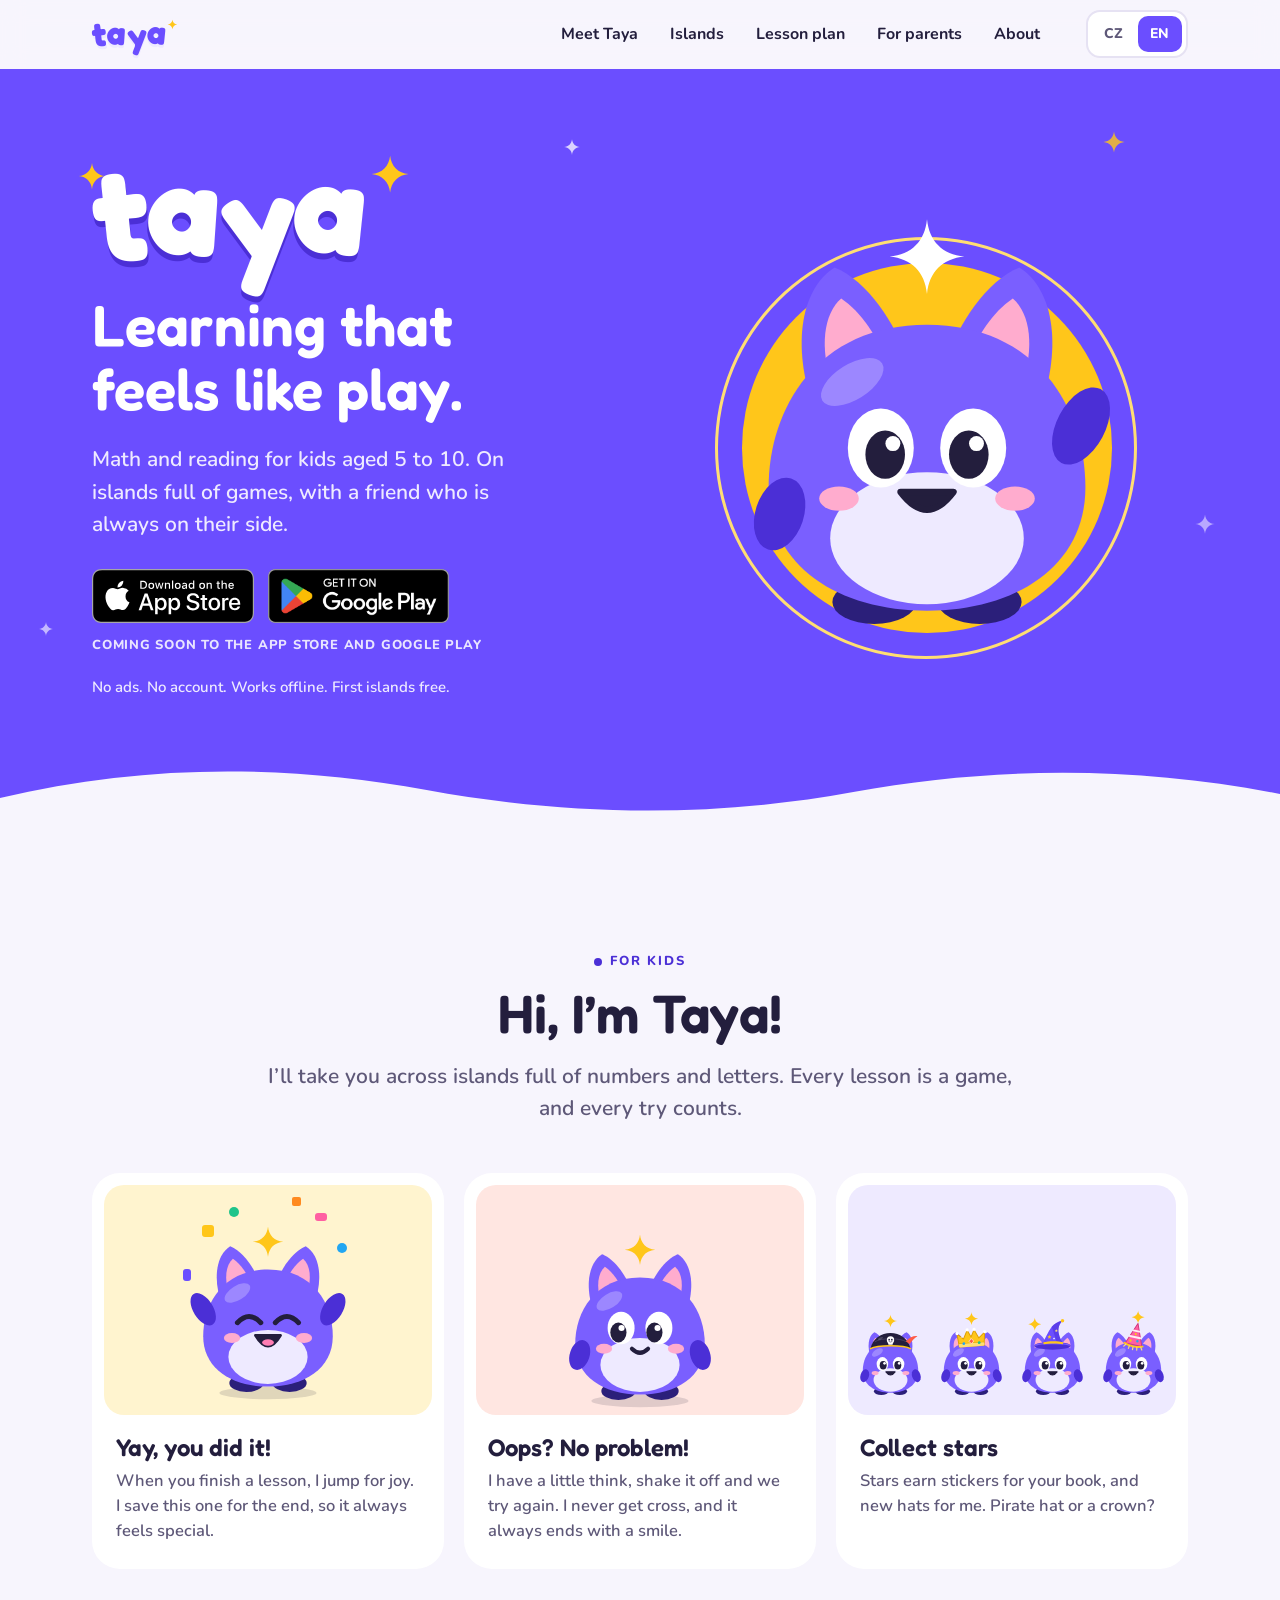
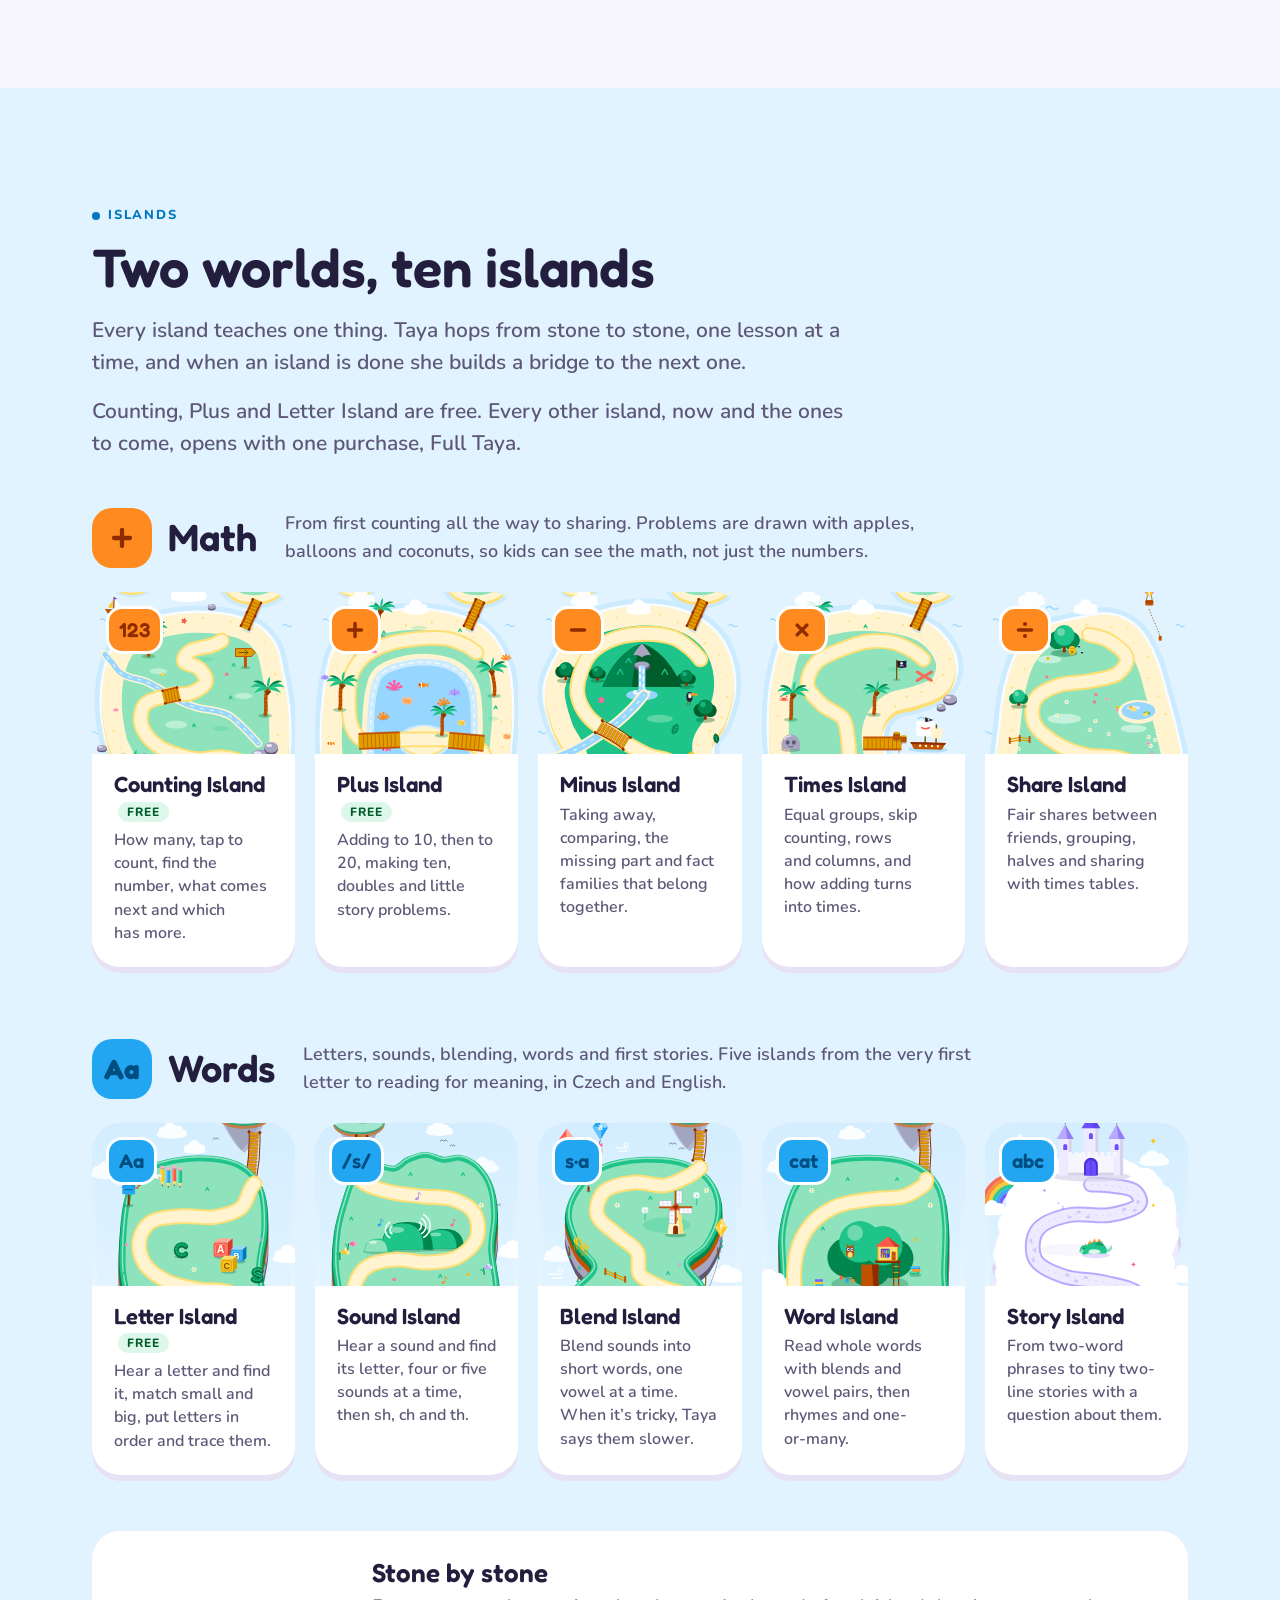
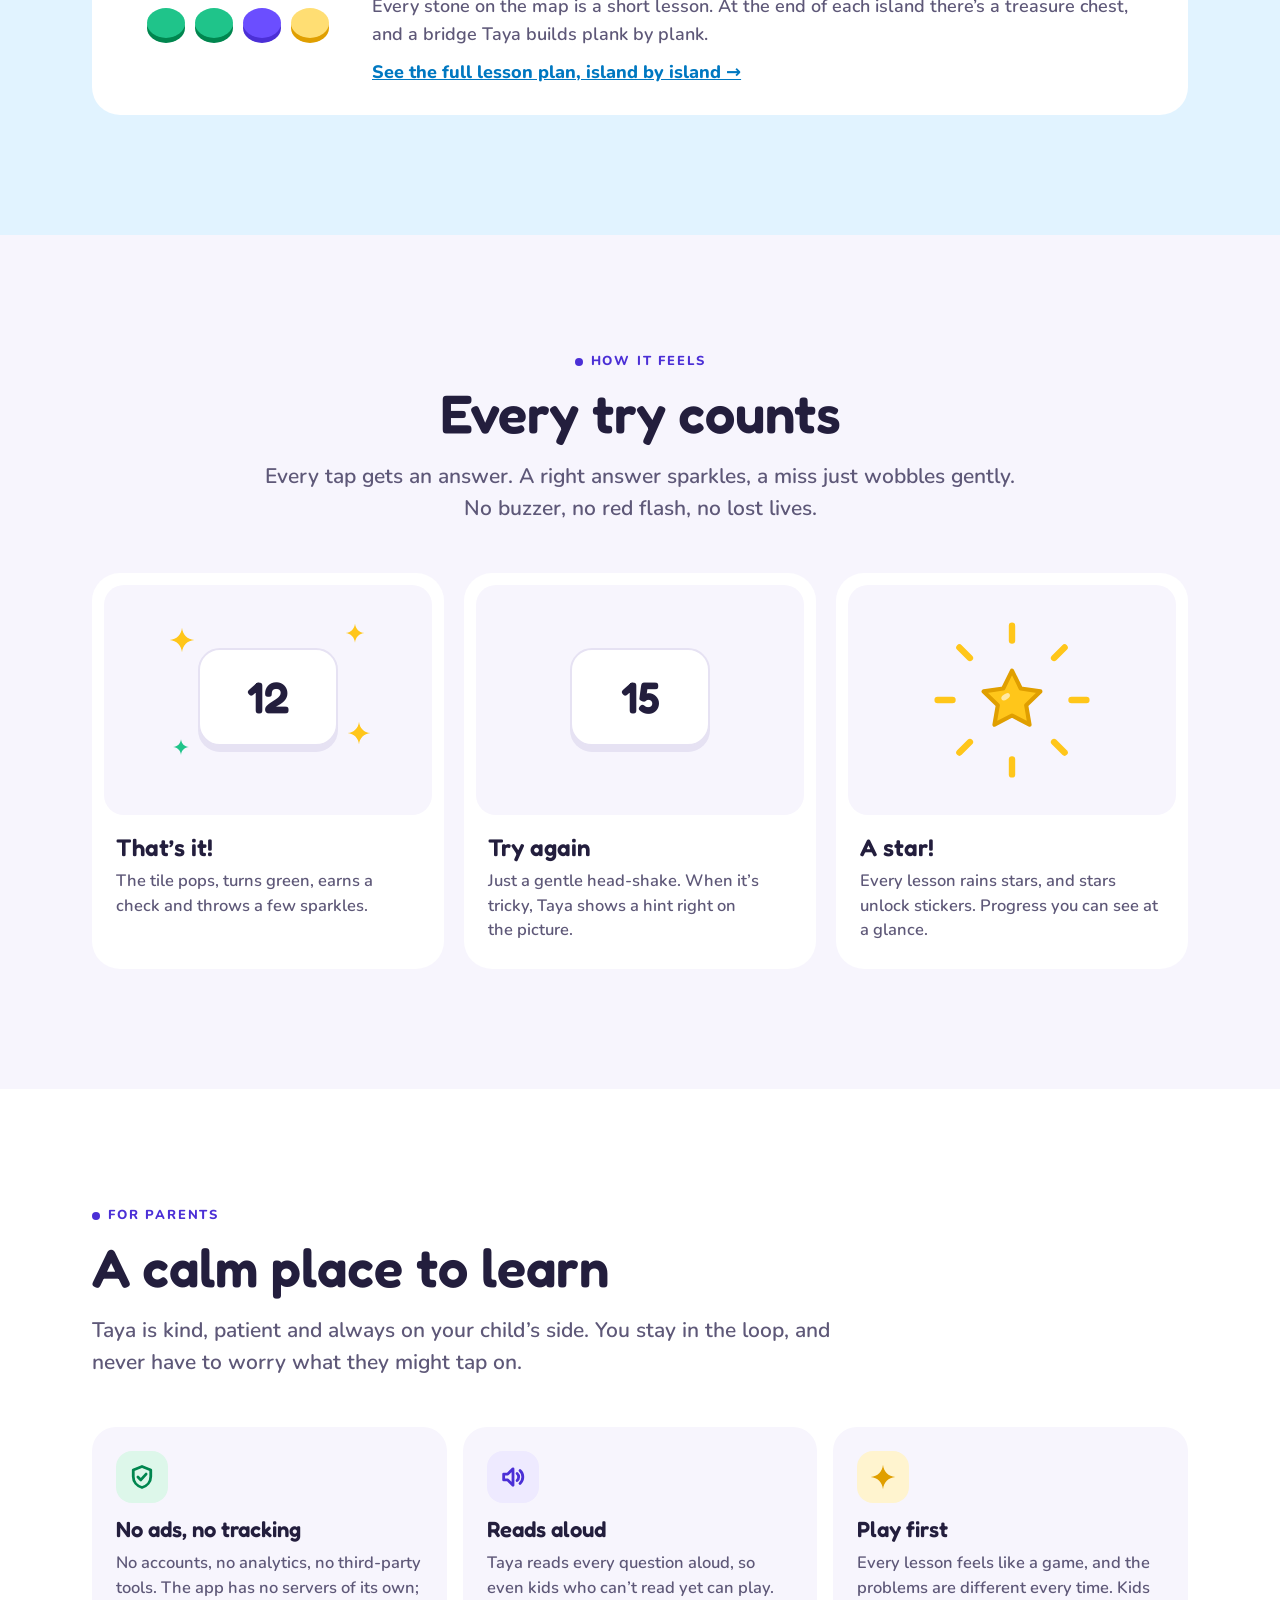
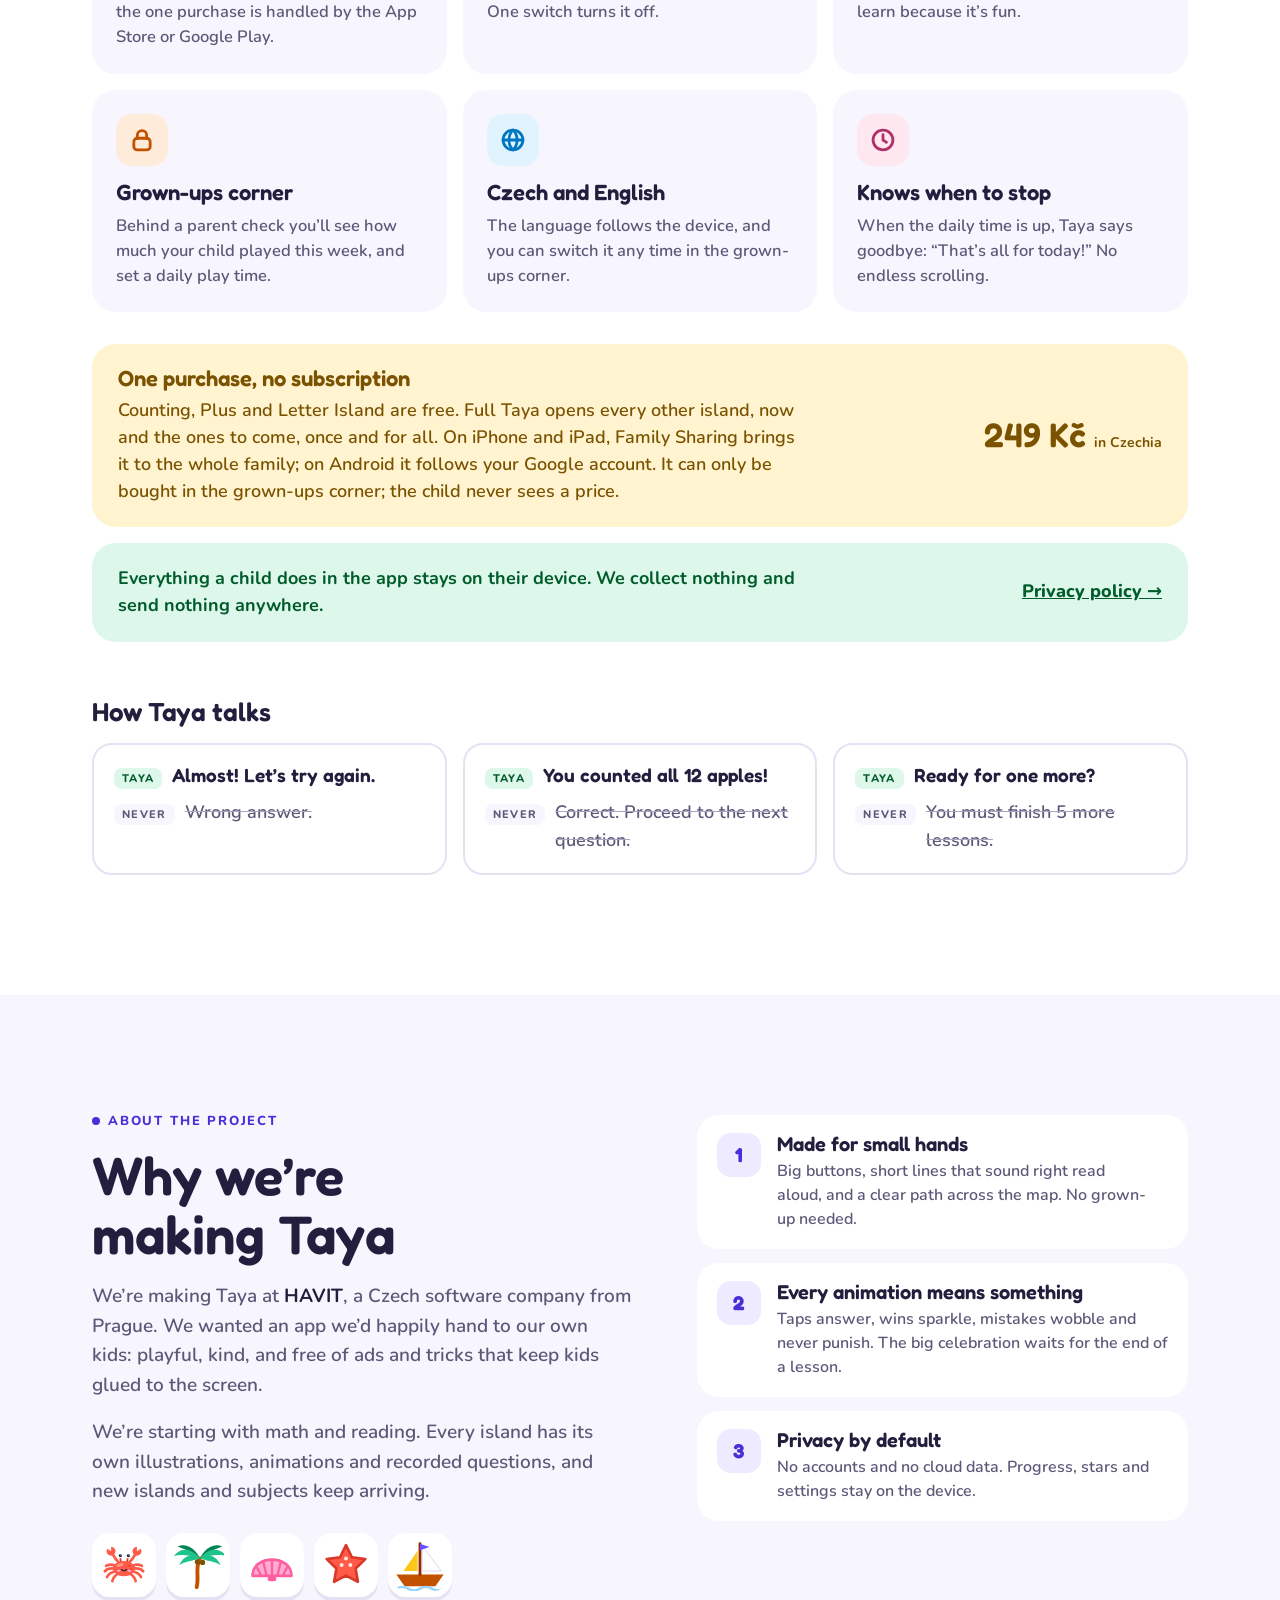
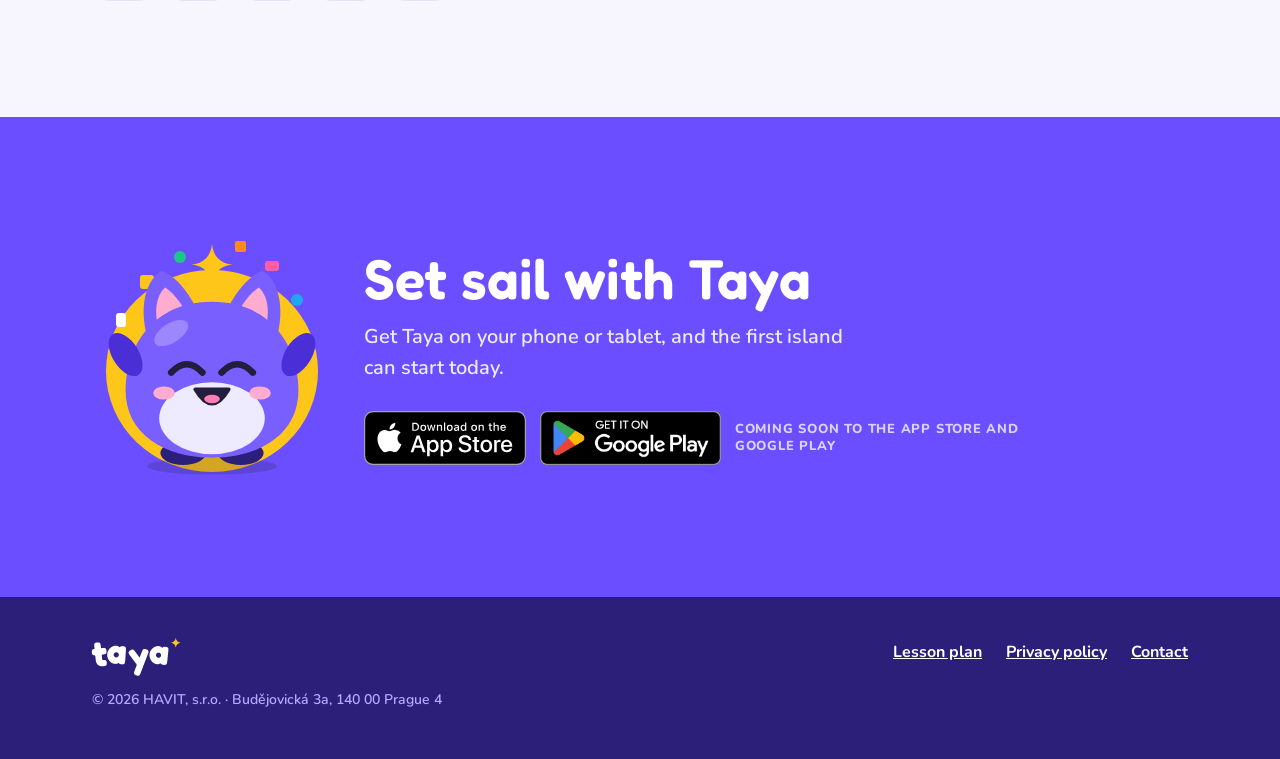
==== commit 033b843d: "Price strip: family sharing on iPhone and iPad, Google account on Android Google Play's Family Libra" ====
--- a/index.html
+++ b/index.html
@@ -497,7 +497,7 @@
     <div class="price-strip reveal">
       <div>
         <h3><span lang="cs">Jeden nákup, žádné předplatné</span><span lang="en">One purchase, no subscription</span></h3>
-        <p><span lang="cs">Ostrov počítání, sčítání a písmen jsou zdarma. Celá Taya otevře všechny ostatní ostrovy, dnešní i budoucí, jednou provždy a pro celou rodinu. Koupit ji jde jen v koutku pro rodiče, dítě cenu nikdy nevidí.</span><span lang="en">Counting, Plus and Letter Island are free. Full Taya opens every other island, now and the ones to come, once and for all and for the whole family. It can only be bought in the grown-ups corner; the child never sees a price.</span></p>
+        <p><span lang="cs">Ostrov počítání, sčítání a písmen jsou zdarma. Celá Taya otevře všechny ostatní ostrovy, dnešní i budoucí, jednou provždy. Na iPhonu a iPadu ji přes Rodinné sdílení dostane celá rodina, na Androidu platí pro váš účet Google. Koupit ji jde jen v koutku pro rodiče, dítě cenu nikdy nevidí.</span><span lang="en">Counting, Plus and Letter Island are free. Full Taya opens every other island, now and the ones to come, once and for all. On iPhone and iPad, Family Sharing brings it to the whole family; on Android it follows your Google account. It can only be bought in the grown-ups corner; the child never sees a price.</span></p>
       </div>
       <strong class="price"><span lang="cs">249 Kč</span><span lang="en">249 Kč <small>in Czechia</small></span></strong>
     </div>
--- a/assets/site.css
+++ b/assets/site.css
@@ -73,13 +73,12 @@
 .topnav a { padding: 8px 14px; border-radius: 12px; color: var(--ink); text-decoration: none; font-weight: 700; font-size: 16px; }
 .topnav a:hover { background: var(--iris-100); color: var(--iris-700); }
 .langs { margin-left: auto; display: flex; padding: 4px; gap: 2px; border-radius: 14px; background: var(--white); border: 2px solid var(--line); }
-.topnav + .langs { margin-left: 8px; }
 .langs button {
   min-width: 44px; height: 36px; border: 0; border-radius: 10px; background: transparent; cursor: pointer;
   font: 800 14px/1 var(--body); letter-spacing: .06em; color: var(--slate);
 }
 .langs button[aria-pressed="true"] { background: var(--iris-500); color: var(--white); }
-@media (min-width: 860px) { .topnav { display: flex; } }
+@media (min-width: 860px) { .topnav { display: flex; } .topnav + .langs { margin-left: 8px; } }
 
 /* ---------- Store badges (official artwork, unmodified) ---------- */
 .stores { display: flex; flex-wrap: wrap; align-items: center; gap: 14px; }
